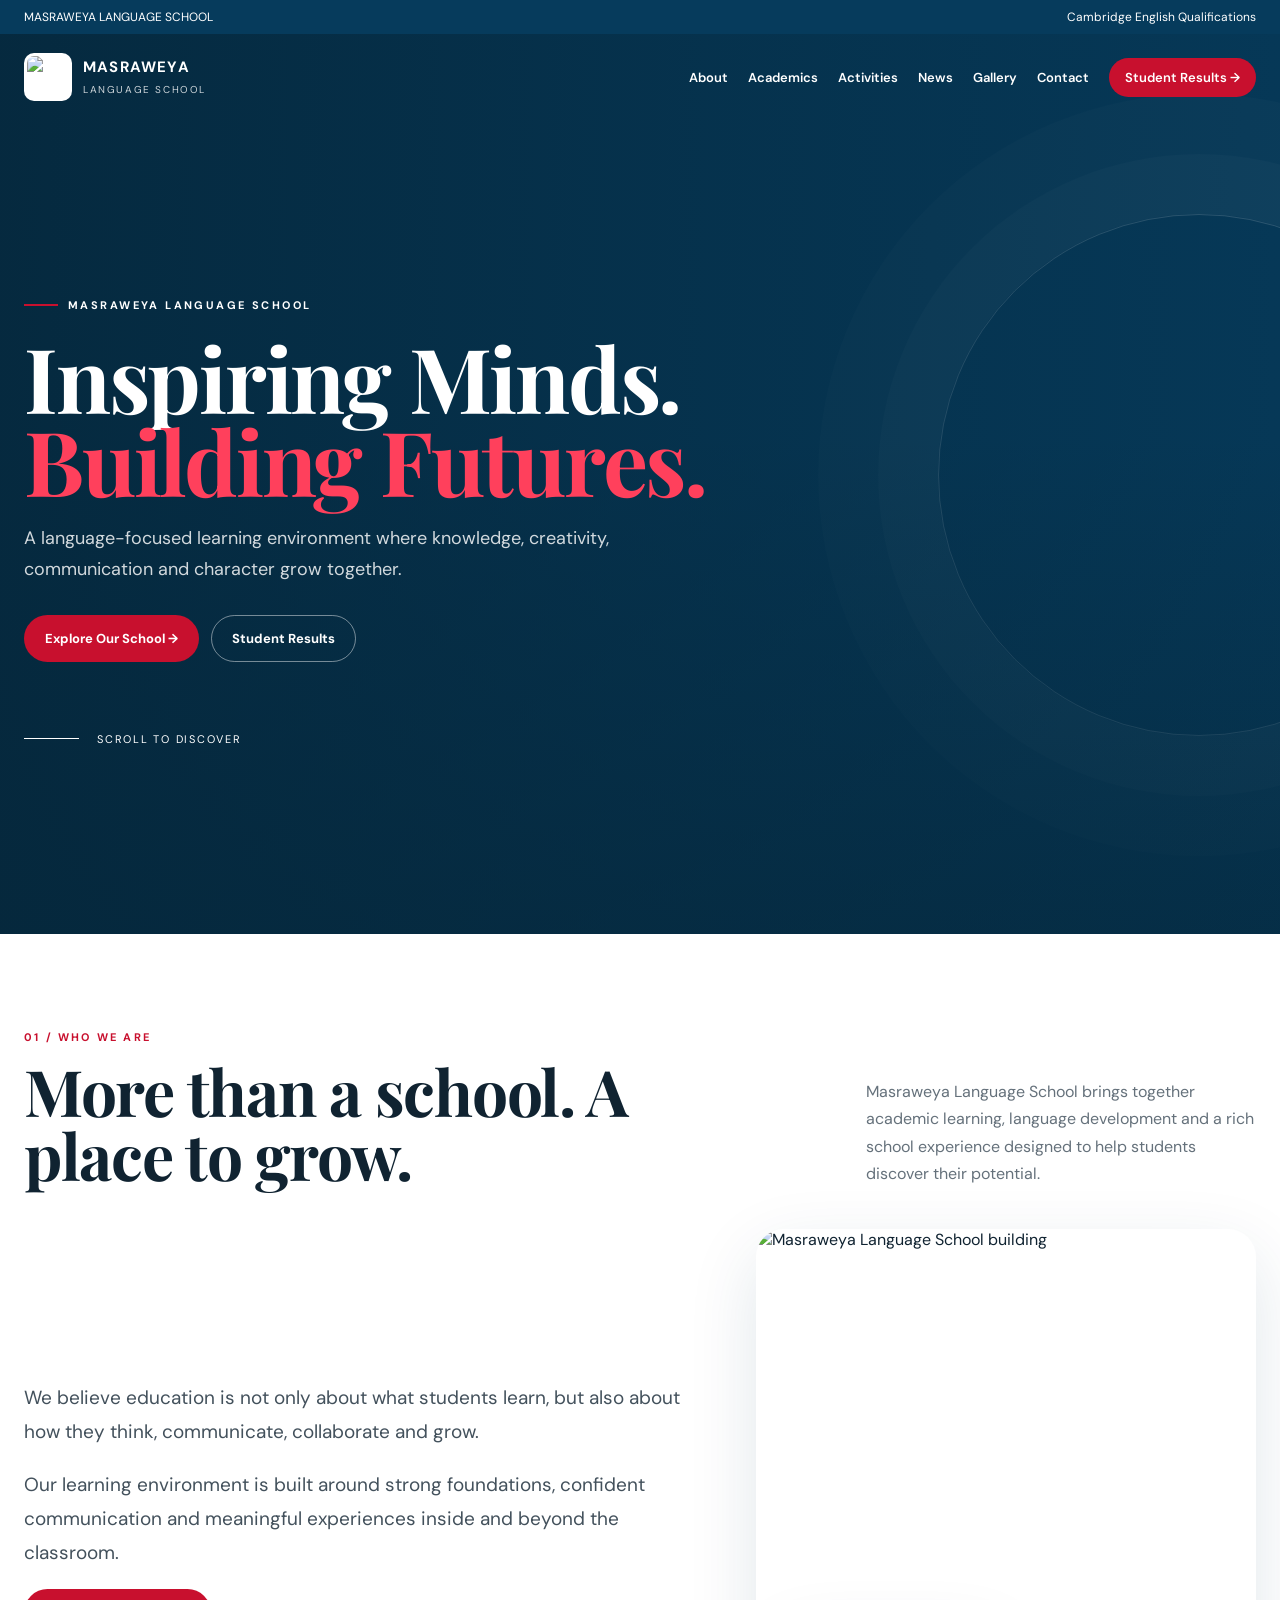
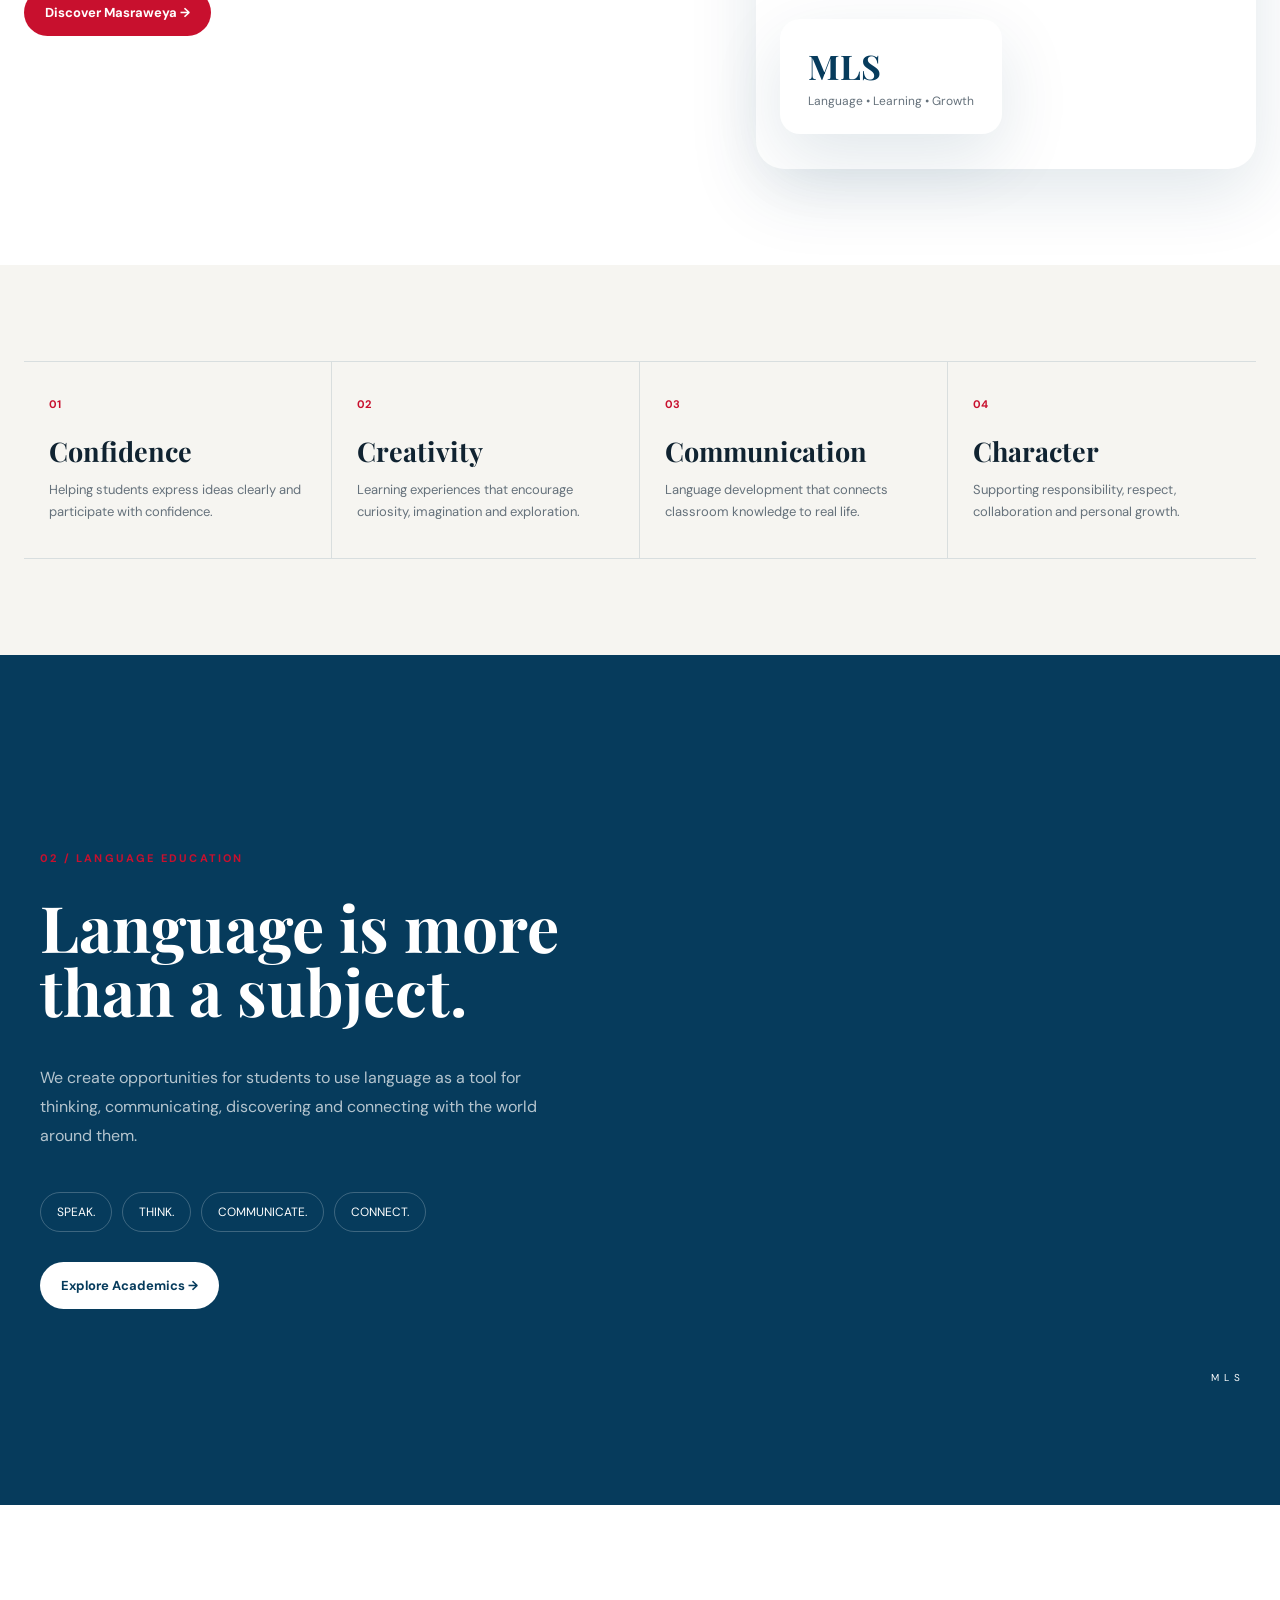
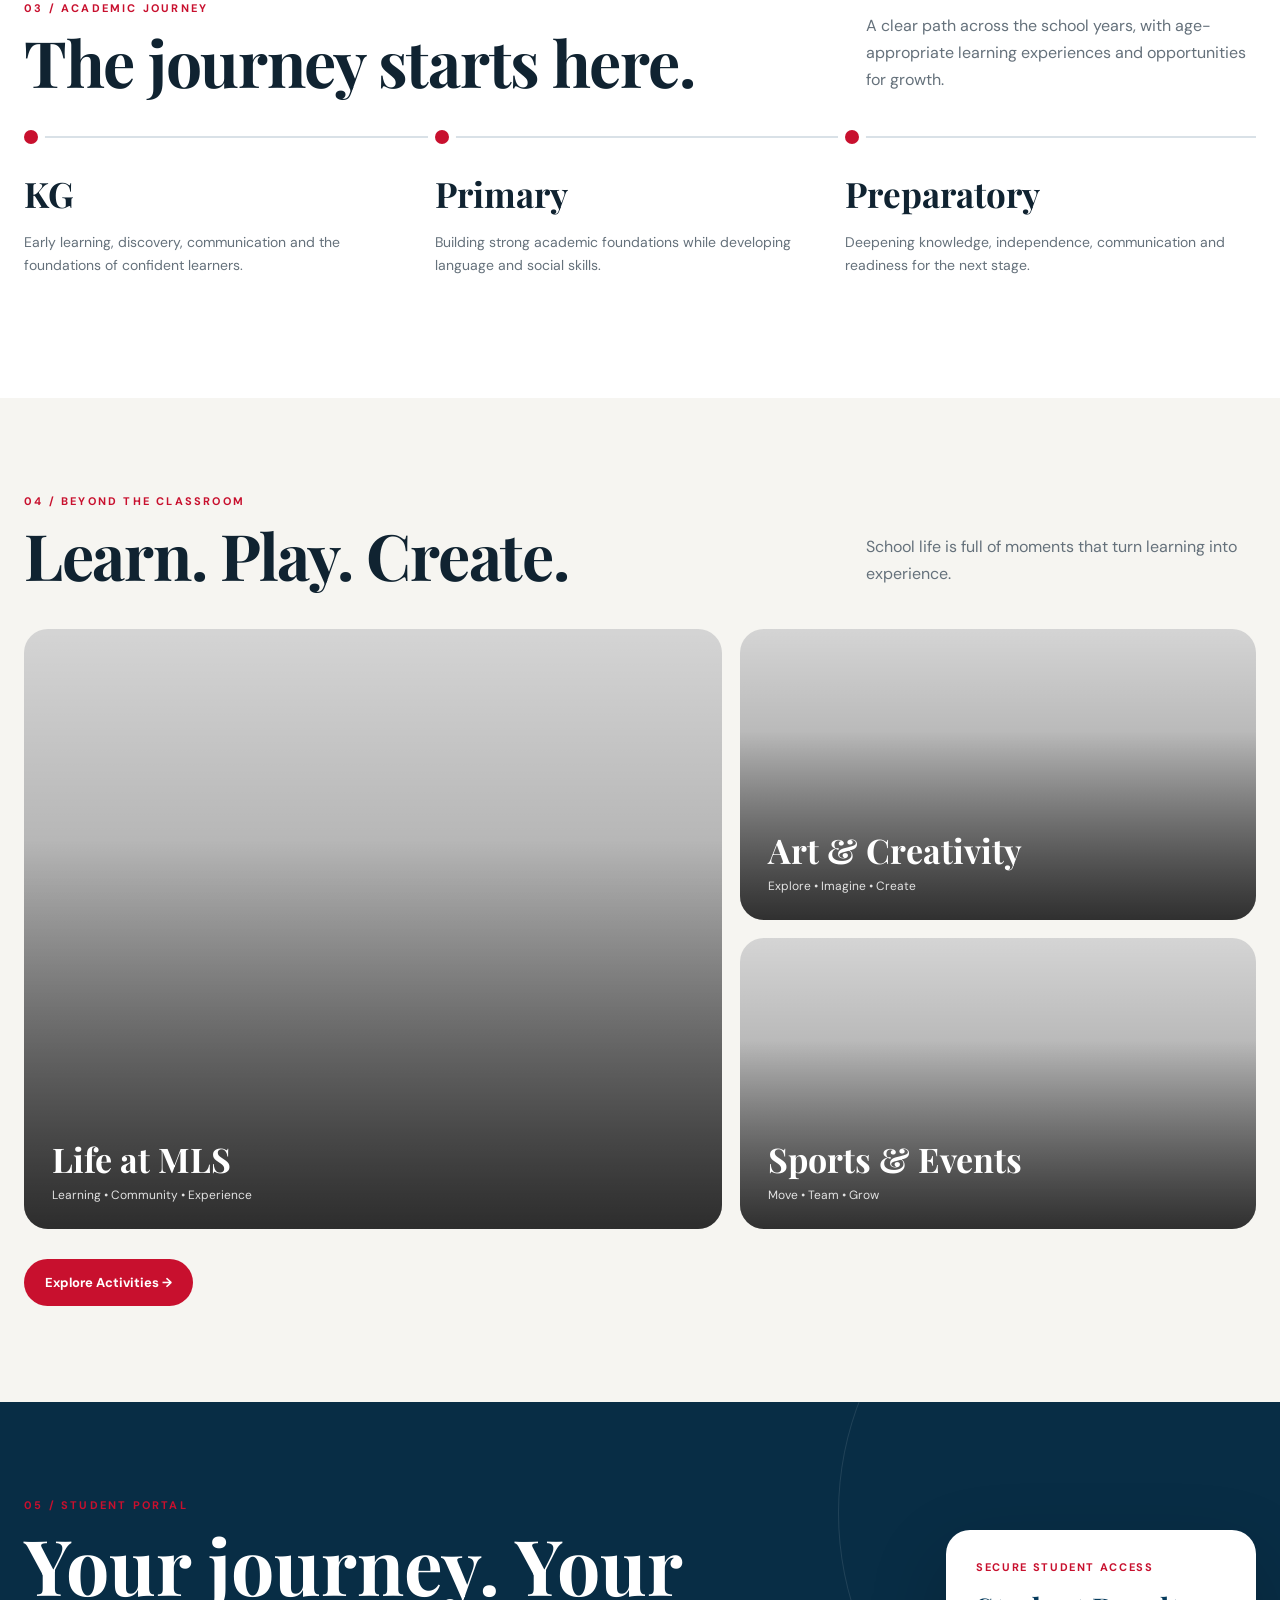
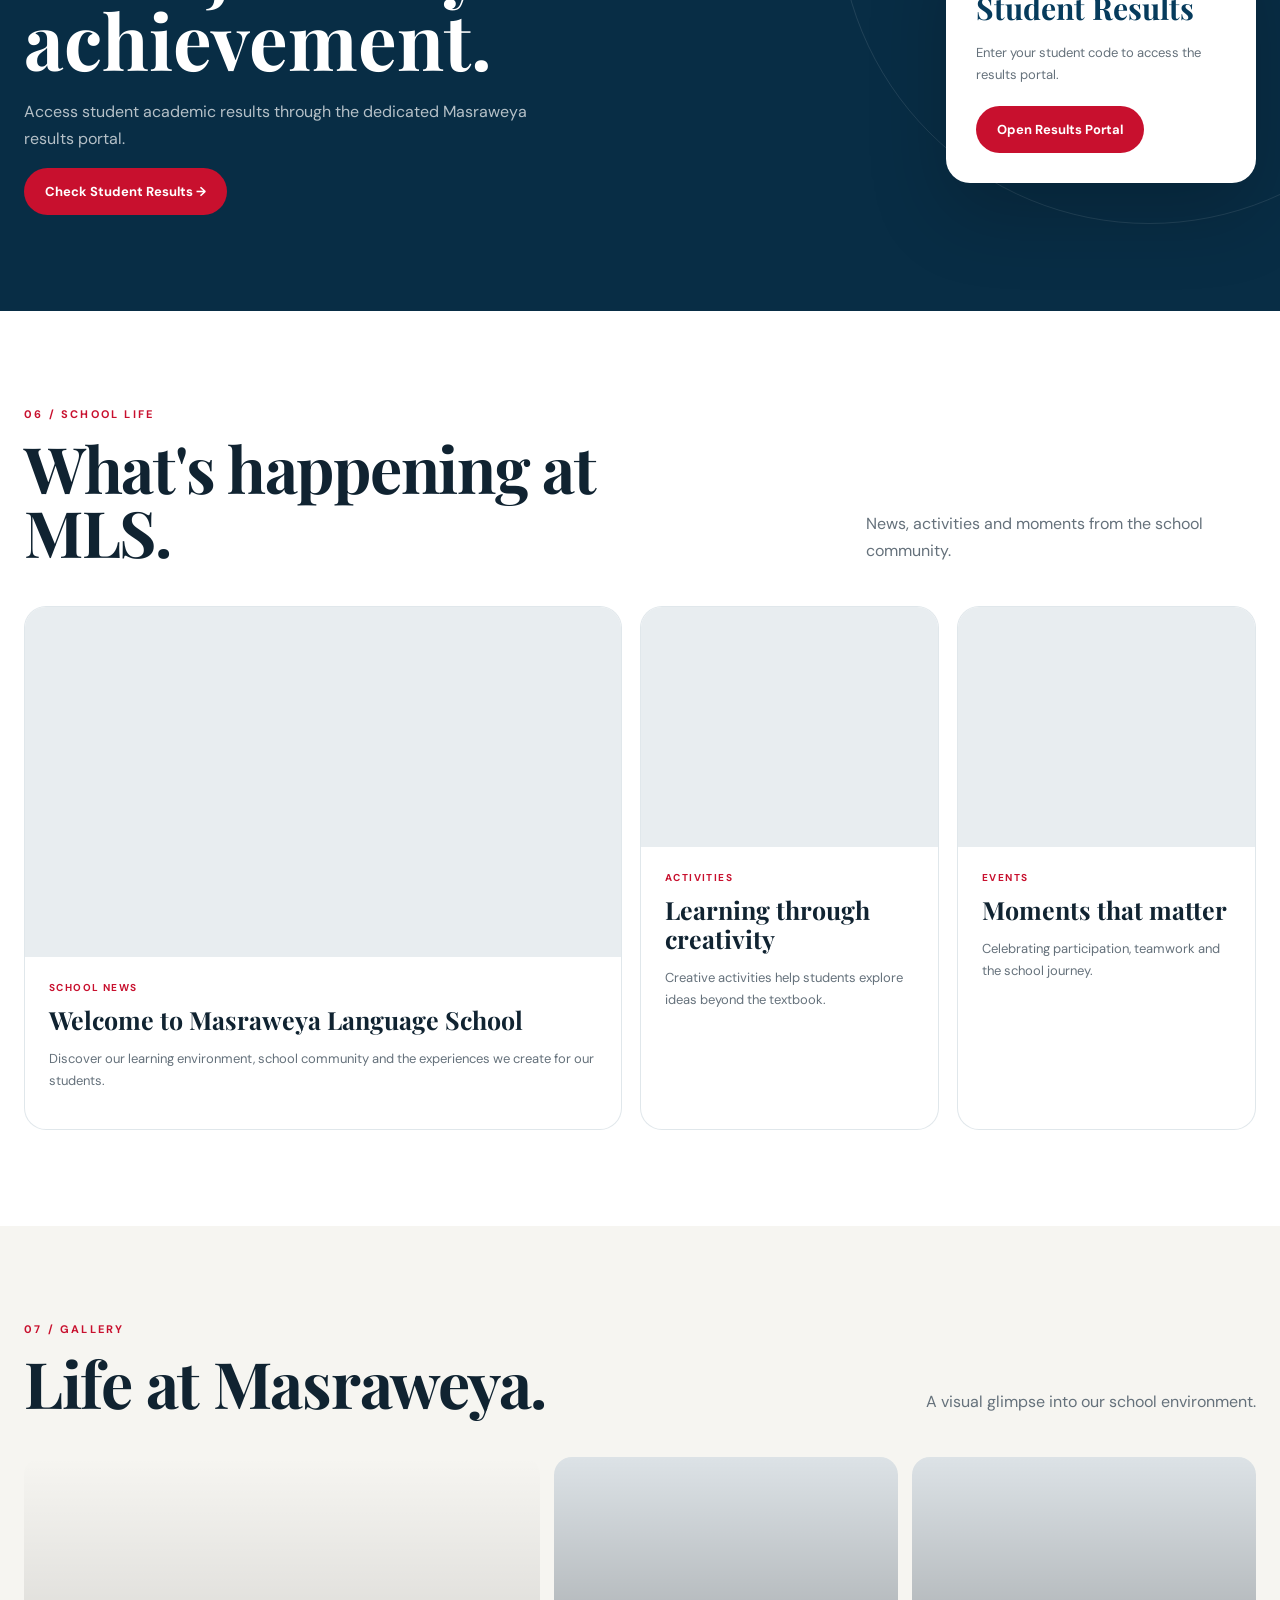
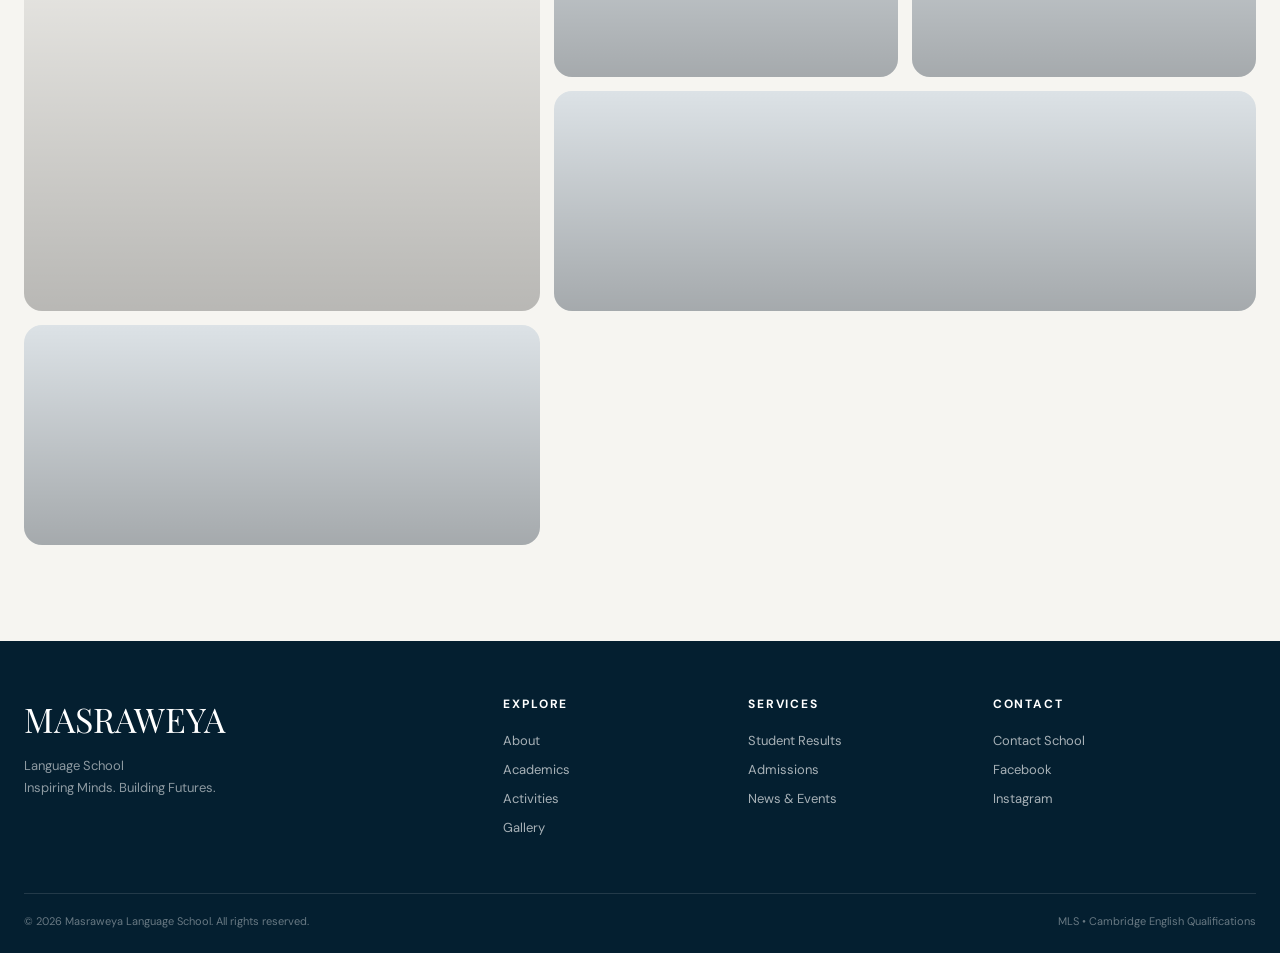
==== index.html @ d42aaad3 "Add files via upload" ====
<!doctype html>
<html lang="en">
<head>
<meta charset="utf-8">
<meta name="viewport" content="width=device-width,initial-scale=1">
<title>Masraweya Language School | Inspiring Minds. Building Futures.</title>
<meta name="description" content="Masraweya Language School — a modern language-focused learning environment in Egypt.">
<link rel="stylesheet" href="styles.css">
</head>
<body>
<div class="topbar"><div class="container"><span>MASRAWEYA LANGUAGE SCHOOL</span><span>Cambridge English Qualifications</span></div></div>
<header class="nav" id="nav">
  <div class="container nav-inner">
    <a class="brand" href="index.html">
      <img src="assets/masraweya-mark.jpg" alt="Masraweya Language School logo">
      <div class="brand-text"><strong>MASRAWEYA</strong><span>LANGUAGE SCHOOL</span></div>
    </a>
    <button class="menu-btn" id="menuBtn" aria-label="Open menu">☰</button>
    <nav class="nav-links" id="navLinks">
      <a href="#about">About</a><a href="#academics">Academics</a><a href="#activities">Activities</a>
      <a href="#news">News</a><a href="#gallery">Gallery</a><a href="#visit">Contact</a>
      <a class="nav-cta" href="results.html">Student Results →</a>
    </nav>
  </div>
</header>

<main>
<section class="hero">
  <div class="hero-bg"></div>
  <div class="container hero-content">
    <div class="eyebrow reveal" data-cms="hero.eyebrow">Masraweya Language School</div>
    <h1 class="reveal"><span data-cms="hero.title1">Inspiring Minds.</span><span class="red" data-cms="hero.title2">Building Futures.</span></h1>
    <p class="reveal" data-cms="hero.description">A language-focused learning environment where knowledge, creativity, communication and character grow together.</p>
    <div class="actions reveal">
      <a class="btn btn-primary" href="#about">Explore Our School →</a>
      <a class="btn btn-outline" href="results.html">Student Results</a>
    </div>
    <div class="hero-bottom reveal"><span class="scroll-line"></span> Scroll to discover</div>
  </div>
</section>

<section class="section" id="about">
  <div class="container">
    <div class="section-head reveal">
      <div><div class="kicker" data-cms="about.kicker">01 / Who We Are</div><h2 data-cms="about.title">More than a school.<br>A place to grow.</h2></div>
      <p data-cms="about.description">Masraweya Language School brings together academic learning, language development and a rich school experience designed to help students discover their potential.</p>
    </div>
    <div class="intro-grid">
      <div class="intro-copy reveal">
        <p data-cms="about.paragraph1">We believe education is not only about what students learn, but also about how they think, communicate, collaborate and grow.</p>
        <p data-cms="about.paragraph2">Our learning environment is built around strong foundations, confident communication and meaningful experiences inside and beyond the classroom.</p>
        <a class="btn btn-primary" href="about.html">Discover Masraweya →</a>
      </div>
      <div class="intro-card reveal">
        <img src="assets/school-building.jpg" alt="Masraweya Language School building">
        <div class="float-card"><strong>MLS</strong><span>Language • Learning • Growth</span></div>
      </div>
    </div>
  </div>
</section>

<section class="section cream">
  <div class="container">
    <div class="pillars reveal">
      <div class="pillar"><div class="num">01</div><h3>Confidence</h3><p>Helping students express ideas clearly and participate with confidence.</p></div>
      <div class="pillar"><div class="num">02</div><h3>Creativity</h3><p>Learning experiences that encourage curiosity, imagination and exploration.</p></div>
      <div class="pillar"><div class="num">03</div><h3>Communication</h3><p>Language development that connects classroom knowledge to real life.</p></div>
      <div class="pillar"><div class="num">04</div><h3>Character</h3><p>Supporting responsibility, respect, collaboration and personal growth.</p></div>
    </div>
  </div>
</section>

<section class="section dark" id="academics">
  <div class="language-band">
    <div class="language-copy reveal">
      <div class="kicker">02 / Language Education</div>
      <h2>Language is more than a subject.</h2>
      <p data-cms="language.description">We create opportunities for students to use language as a tool for thinking, communicating, discovering and connecting with the world around them.</p>
      <div class="word-list"><span>SPEAK.</span><span>THINK.</span><span>COMMUNICATE.</span><span>CONNECT.</span></div>
      <div class="actions"><a class="btn btn-light" href="academics.html">Explore Academics →</a></div>
    </div>
    <div class="language-image"></div>
  </div>
</section>

<section class="section" id="journey">
  <div class="container journey">
    <div class="section-head reveal">
      <div><div class="kicker" data-cms="journey.kicker">03 / Academic Journey</div><h2 data-cms="journey.title">The journey starts here.</h2></div>
      <p data-cms="journey.description">A clear path across the school years, with age-appropriate learning experiences and opportunities for growth.</p>
    </div>
    <div class="journey-line"></div>
    <div class="journey-grid reveal">
      <div class="journey-item"><h3>KG</h3><p>Early learning, discovery, communication and the foundations of confident learners.</p></div>
      <div class="journey-item"><h3>Primary</h3><p>Building strong academic foundations while developing language and social skills.</p></div>
      <div class="journey-item"><h3>Preparatory</h3><p>Deepening knowledge, independence, communication and readiness for the next stage.</p></div>
    </div>
  </div>
</section>

<section class="section cream" id="activities">
  <div class="container">
    <div class="section-head reveal"><div><div class="kicker" data-cms="activities.kicker">04 / Beyond The Classroom</div><h2 data-cms="activities.title">Learn. Play. Create.</h2></div><p data-cms="activities.description">School life is full of moments that turn learning into experience.</p></div>
    <div class="activity-grid reveal">
      <div class="activity-card activity-main one"><div class="activity-content"><h3>Life at MLS</h3><p>Learning • Community • Experience</p></div></div>
      <div class="activity-grid-right">
        <div class="activity-card activity-small two"><div class="activity-content"><h3>Art & Creativity</h3><p>Explore • Imagine • Create</p></div></div>
        <div class="activity-card activity-small three"><div class="activity-content"><h3>Sports & Events</h3><p>Move • Team • Grow</p></div></div>
      </div>
    </div>
    <div class="actions"><a class="btn btn-primary" href="activities.html">Explore Activities →</a></div>
  </div>
</section>

<section class="section results">
  <div class="container results-inner">
    <div class="reveal"><div class="kicker" data-cms="results.kicker">05 / Student Portal</div><h2 data-cms="results.title">Your journey.<br>Your achievement.</h2><p data-cms="results.description">Access student academic results through the dedicated Masraweya results portal.</p><a class="btn btn-primary" href="results.html">Check Student Results →</a></div>
    <div class="result-box reveal"><div class="mini">Secure Student Access</div><h3>Student Results</h3><p>Enter your student code to access the results portal.</p><a class="btn btn-primary" href="results.html">Open Results Portal</a></div>
  </div>
</section>

<section class="section" id="news">
  <div class="container">
    <div class="section-head reveal"><div><div class="kicker" data-cms="news.kicker">06 / School Life</div><h2 data-cms="news.title">What's happening at MLS.</h2></div><p data-cms="news.description">News, activities and moments from the school community.</p></div>
    <div class="news-grid reveal">
      <article class="news-card feature"><div class="visual" style="background-image:url('assets/school-building.jpg');background-position:center;background-size:cover"></div><div class="body"><div class="date">School News</div><h3>Welcome to Masraweya Language School</h3><p>Discover our learning environment, school community and the experiences we create for our students.</p></div></article>
      <article class="news-card"><div class="visual"></div><div class="body"><div class="date">Activities</div><h3>Learning through creativity</h3><p>Creative activities help students explore ideas beyond the textbook.</p></div></article>
      <article class="news-card"><div class="visual"></div><div class="body"><div class="date">Events</div><h3>Moments that matter</h3><p>Celebrating participation, teamwork and the school journey.</p></div></article>
    </div>
  </div>
</section>

<section class="section cream" id="gallery">
  <div class="container">
    <div class="section-head reveal"><div><div class="kicker" data-cms="gallery.kicker">07 / Gallery</div><h2 data-cms="gallery.title">Life at Masraweya.</h2></div><p data-cms="gallery.description">A visual glimpse into our school environment.</p></div>
    <div class="gallery reveal"><div class="g1 tall"></div><div class="g2"></div><div class="g3"></div><div class="g4 wide"></div><div class="g5"></div></div>
  </div>
</section>

</main>

<footer class="footer">
  <div class="container footer-grid">
    <div><div class="footer-brand">MASRAWEYA</div><p>Language School<br>Inspiring Minds. Building Futures.</p></div>
    <div><h4>Explore</h4><a href="about.html">About</a><a href="academics.html">Academics</a><a href="activities.html">Activities</a><a href="gallery.html">Gallery</a></div>
    <div><h4>Services</h4><a href="results.html">Student Results</a><a href="admissions.html">Admissions</a><a href="news.html">News & Events</a></div>
    <div><h4>Contact</h4><a href="contact.html">Contact School</a><a href="#">Facebook</a><a href="#">Instagram</a></div>
  </div>
  <div class="container footer-bottom"><span>© 2026 Masraweya Language School. All rights reserved.</span><span>MLS • Cambridge English Qualifications</span></div>
</footer>
<script src="script.js"></script>
</body></html>
---- styles.css ----
@import url('https://fonts.googleapis.com/css2?family=DM+Sans:wght@400;500;600;700&family=Playfair+Display:wght@600;700&display=swap');

:root{
  --navy:#063b5c;
  --navy-2:#082d45;
  --red:#c8102e;
  --red-2:#e51b3e;
  --ink:#102331;
  --muted:#65717b;
  --cream:#f6f5f1;
  --white:#fff;
  --line:rgba(6,59,92,.12);
  --shadow:0 24px 70px rgba(6,59,92,.12);
  --radius:28px;
}
*{box-sizing:border-box}
html{scroll-behavior:smooth}
body{margin:0;color:var(--ink);background:#fff;font-family:"DM Sans",Arial,sans-serif;overflow-x:hidden}
a{color:inherit;text-decoration:none}
img{max-width:100%;display:block}
button{font:inherit}
.container{width:min(1180px,calc(100% - 40px));margin:auto}
.topbar{height:34px;background:var(--navy);color:#fff;font-size:12px;display:flex;align-items:center}
.topbar .container{display:flex;justify-content:space-between;gap:16px}
.nav{position:fixed;top:34px;left:0;right:0;z-index:50;transition:.35s ease;padding:18px 0}
.nav.scrolled{top:0;background:rgba(255,255,255,.93);backdrop-filter:blur(16px);box-shadow:0 10px 30px rgba(0,0,0,.06)}
.nav-inner{display:flex;align-items:center;justify-content:space-between;gap:20px}
.brand{display:flex;align-items:center;gap:11px;color:#fff}
.scrolled .brand{color:var(--navy)}
.brand img{width:54px;height:54px;object-fit:cover;border-radius:10px;background:#fff}
.brand-text strong{display:block;font-size:16px;letter-spacing:.08em}
.brand-text span{font-size:10px;letter-spacing:.16em;opacity:.8}
.nav-links{display:flex;align-items:center;gap:25px;color:#fff;font-size:13px;font-weight:600}
.scrolled .nav-links{color:var(--navy)}
.nav-links a{position:relative}
.nav-links a:after{content:"";position:absolute;left:0;bottom:-7px;width:0;height:2px;background:var(--red);transition:.25s}
.nav-links a:hover:after{width:100%}
.nav-cta{background:var(--red);color:#fff!important;padding:11px 16px;border-radius:999px}
.nav-cta:after{display:none}
.menu-btn{display:none;background:none;border:0;color:inherit;font-size:26px}

.hero{min-height:100vh;position:relative;display:flex;align-items:end;overflow:hidden;background:var(--navy)}
.hero-bg{position:absolute;inset:0;background:
linear-gradient(90deg,rgba(5,39,59,.88) 0%,rgba(5,39,59,.5) 48%,rgba(5,39,59,.15) 100%),
linear-gradient(0deg,rgba(5,39,59,.58),transparent 55%),
url("assets/school-building.jpg") center/cover}
.hero:before{content:"";position:absolute;width:520px;height:520px;border:1px solid rgba(255,255,255,.18);border-radius:50%;right:-180px;top:20%;box-shadow:0 0 0 60px rgba(255,255,255,.025),0 0 0 120px rgba(255,255,255,.018)}
.hero-content{position:relative;color:#fff;padding:150px 0 90px;width:100%}
.eyebrow{display:inline-flex;align-items:center;gap:10px;font-size:11px;letter-spacing:.22em;text-transform:uppercase;font-weight:700}
.eyebrow:before{content:"";width:34px;height:2px;background:var(--red)}
.hero h1{font-family:"Playfair Display",serif;font-size:clamp(54px,8vw,104px);line-height:.92;margin:24px 0 22px;max-width:850px}
.hero h1 span{display:block;color:#fff}
.hero h1 .red{color:#ff405c}
.hero p{font-size:18px;line-height:1.7;max-width:650px;color:rgba(255,255,255,.82)}
.actions{display:flex;gap:12px;flex-wrap:wrap;margin-top:30px}
.btn{display:inline-flex;align-items:center;justify-content:center;gap:10px;padding:14px 20px;border-radius:999px;font-weight:700;font-size:13px;transition:.25s;cursor:pointer;border:1px solid transparent}
.btn-primary{background:var(--red);color:#fff}
.btn-primary:hover{transform:translateY(-3px);box-shadow:0 14px 30px rgba(200,16,46,.3)}
.btn-light{background:#fff;color:var(--navy)}
.btn-outline{background:transparent;border-color:rgba(255,255,255,.45);color:#fff}
.btn-outline:hover{background:#fff;color:var(--navy)}
.hero-bottom{margin-top:70px;display:flex;align-items:center;gap:18px;font-size:11px;letter-spacing:.16em;text-transform:uppercase;opacity:.8}
.scroll-line{width:55px;height:1px;background:#fff}

.section{padding:115px 0}
.section.dark{background:var(--navy);color:#fff}
.section.cream{background:var(--cream)}
.section-head{display:flex;justify-content:space-between;align-items:end;gap:30px;margin-bottom:55px}
.section-head h2{font-family:"Playfair Display",serif;font-size:clamp(40px,5vw,68px);line-height:1;margin:0;max-width:700px}
.section-head p{max-width:390px;color:var(--muted);line-height:1.7;margin:0}
.dark .section-head p{color:rgba(255,255,255,.68)}
.kicker{color:var(--red);font-size:11px;letter-spacing:.2em;text-transform:uppercase;font-weight:700;margin-bottom:15px}

.intro-grid{display:grid;grid-template-columns:1.15fr .85fr;gap:70px;align-items:center}
.intro-copy p{font-size:19px;line-height:1.8;color:#43515c}
.intro-card{position:relative}
.intro-card img{border-radius:var(--radius);width:100%;height:520px;object-fit:cover;box-shadow:var(--shadow)}
.float-card{position:absolute;left:-35px;bottom:35px;background:#fff;padding:24px 28px;border-radius:20px;box-shadow:var(--shadow);max-width:230px}
.float-card strong{font-family:"Playfair Display",serif;font-size:34px;color:var(--navy);display:block}
.float-card span{font-size:12px;color:var(--muted)}

.pillars{display:grid;grid-template-columns:repeat(4,1fr);border-top:1px solid var(--line);border-bottom:1px solid var(--line)}
.pillar{padding:35px 25px;border-right:1px solid var(--line);min-height:190px}
.pillar:last-child{border-right:0}
.pillar .num{font-size:11px;color:var(--red);font-weight:700}
.pillar h3{font-family:"Playfair Display",serif;font-size:27px;margin:22px 0 10px}
.pillar p{font-size:13px;line-height:1.7;color:var(--muted);margin:0}

.language-band{display:grid;grid-template-columns:1fr 1fr;min-height:650px}
.language-copy{padding:100px max(40px,calc((100vw - 1180px)/2)) 100px 40px;display:flex;flex-direction:column;justify-content:center}
.language-copy h2{font-family:"Playfair Display",serif;font-size:clamp(45px,5vw,76px);line-height:1;margin:15px 0 25px}
.language-copy p{max-width:500px;line-height:1.8;color:rgba(255,255,255,.7)}
.word-list{display:flex;flex-wrap:wrap;gap:10px;margin-top:25px}
.word-list span{border:1px solid rgba(255,255,255,.22);border-radius:999px;padding:11px 16px;font-size:12px}
.language-image{background:url("assets/school-building.jpg") center/cover;min-height:520px;position:relative}
.language-image:after{content:"MLS";position:absolute;right:35px;bottom:25px;color:#fff;font-size:10px;letter-spacing:.5em}

.journey{position:relative}
.journey-line{height:2px;background:rgba(6,59,92,.15);margin:40px 0 0}
.journey-grid{display:grid;grid-template-columns:repeat(3,1fr)}
.journey-item{padding:30px 25px 10px 0;position:relative}
.journey-item:before{content:"";width:14px;height:14px;background:var(--red);border-radius:50%;display:block;margin-top:-38px;margin-bottom:26px;box-shadow:0 0 0 7px #fff}
.journey-item h3{font-family:"Playfair Display",serif;font-size:35px;margin:0 0 10px}
.journey-item p{color:var(--muted);line-height:1.7;font-size:14px}

.activity-grid{display:grid;grid-template-columns:1.3fr .7fr;gap:18px}
.activity-main,.activity-small{position:relative;overflow:hidden;border-radius:24px;min-height:570px}
.activity-small{min-height:275px}
.activity-grid-right{display:grid;gap:18px}
.activity-card{background:#ddd center/cover no-repeat;position:relative}
.activity-card.one{background-image:url("assets/school-building.jpg")}
.activity-card.two{background-image:linear-gradient(120deg,#e7e7e7,#b9c3ca)}
.activity-card.three{background-image:linear-gradient(120deg,#d9e3ea,#9aa8b2)}
.activity-card:after{content:"";position:absolute;inset:0;background:linear-gradient(0deg,rgba(0,0,0,.65),transparent 65%)}
.activity-content{position:absolute;z-index:2;bottom:26px;left:28px;color:#fff}
.activity-content h3{font-family:"Playfair Display",serif;font-size:34px;margin:0 0 5px}
.activity-content p{font-size:12px;margin:0;opacity:.85}

.results{background:var(--navy-2);color:#fff;position:relative;overflow:hidden}
.results:after{content:"";position:absolute;width:620px;height:620px;border-radius:50%;border:1px solid rgba(255,255,255,.1);right:-180px;top:-200px}
.results-inner{position:relative;z-index:2;display:flex;justify-content:space-between;align-items:center;gap:50px}
.results h2{font-family:"Playfair Display",serif;font-size:clamp(45px,6vw,82px);line-height:.98;margin:0 0 20px}
.results p{color:rgba(255,255,255,.7);line-height:1.7;max-width:520px}
.result-box{background:#fff;color:var(--navy);border-radius:24px;padding:30px;min-width:310px;box-shadow:0 30px 80px rgba(0,0,0,.2)}
.result-box .mini{font-size:11px;letter-spacing:.15em;text-transform:uppercase;color:var(--red);font-weight:700}
.result-box h3{font-family:"Playfair Display",serif;font-size:30px;margin:14px 0}
.result-box p{color:var(--muted);font-size:13px;margin-bottom:20px}

.news-grid{display:grid;grid-template-columns:1.5fr .75fr .75fr;gap:18px}
.news-card{border:1px solid var(--line);border-radius:22px;overflow:hidden;background:#fff}
.news-card .visual{height:240px;background:#e8edf0 center/cover no-repeat}
.news-card.feature .visual{height:350px}
.news-card .body{padding:24px}
.news-card .date{font-size:10px;color:var(--red);letter-spacing:.14em;text-transform:uppercase;font-weight:700}
.news-card h3{font-family:"Playfair Display",serif;font-size:25px;line-height:1.15;margin:12px 0}
.news-card p{font-size:13px;color:var(--muted);line-height:1.7}

.gallery{display:grid;grid-template-columns:1.2fr .8fr .8fr;grid-auto-rows:220px;gap:14px}
.gallery div{border-radius:18px;overflow:hidden;background:#dce2e6;position:relative}
.gallery .tall{grid-row:span 2}
.gallery .wide{grid-column:span 2}
.gallery div:after{content:"";position:absolute;inset:0;background:linear-gradient(0deg,rgba(0,0,0,.25),transparent);pointer-events:none}
.g1{background:url("assets/school-building.jpg") center/cover!important}
.g2{background:linear-gradient(135deg,#d7e3ea,#a9b8c2)}
.g3{background:linear-gradient(135deg,#f2d9de,#d79aa7)}
.g4{background:linear-gradient(135deg,#cddce7,#8299aa)}
.g5{background:linear-gradient(135deg,#eee6d7,#c7ad8c)}

.visit{position:relative;min-height:620px;display:flex;align-items:end;overflow:hidden;background:var(--navy)}
.visit-bg{position:absolute;inset:0;background:linear-gradient(90deg,rgba(6,45,69,.92),rgba(6,45,69,.2)),url("assets/school-building.jpg") center/cover}
.visit-content{position:relative;color:#fff;padding:80px 0}
.visit h2{font-family:"Playfair Display",serif;font-size:clamp(48px,6vw,82px);line-height:.98;max-width:800px;margin:0 0 25px}
.visit p{max-width:550px;color:rgba(255,255,255,.75);line-height:1.8}

.footer{background:#041f30;color:#fff;padding:65px 0 25px}
.footer-grid{display:grid;grid-template-columns:1.5fr .7fr .7fr .9fr;gap:40px;padding-bottom:45px;border-bottom:1px solid rgba(255,255,255,.12)}
.footer-brand{font-family:"Playfair Display",serif;font-size:34px}
.footer p{color:rgba(255,255,255,.55);font-size:13px;line-height:1.7}
.footer h4{font-size:12px;text-transform:uppercase;letter-spacing:.16em;margin:0 0 20px}
.footer a{display:block;color:rgba(255,255,255,.65);font-size:13px;margin:0 0 12px}
.footer-bottom{padding-top:20px;display:flex;justify-content:space-between;color:rgba(255,255,255,.4);font-size:11px}

.page-hero{padding:190px 0 90px;background:var(--navy);color:#fff}
.page-hero h1{font-family:"Playfair Display",serif;font-size:clamp(55px,8vw,100px);line-height:.9;margin:20px 0}
.page-hero p{max-width:650px;color:rgba(255,255,255,.7);line-height:1.7}
.content-grid{display:grid;grid-template-columns:1fr 1fr;gap:60px;align-items:center}
.content-grid img{border-radius:28px;box-shadow:var(--shadow);height:520px;width:100%;object-fit:cover}
.prose h2{font-family:"Playfair Display",serif;font-size:48px;line-height:1.05}
.prose p{color:var(--muted);line-height:1.9}
.feature-list{display:grid;grid-template-columns:1fr 1fr;gap:14px;margin-top:30px}
.feature-list div{padding:18px;border:1px solid var(--line);border-radius:16px;font-weight:700}

.results-page{min-height:100vh;background:linear-gradient(135deg,#f7f9fb,#eef2f5);padding:40px 20px}
.portal{width:min(940px,100%);margin:40px auto;background:#fff;border-radius:30px;box-shadow:0 25px 80px rgba(6,59,92,.14);overflow:hidden}
.portal-head{background:var(--navy);color:#fff;padding:32px;display:flex;align-items:center;gap:18px}
.portal-head img{width:70px;height:70px;object-fit:cover;border-radius:14px;background:#fff}
.portal-head h1{margin:0;font-family:"Playfair Display",serif;font-size:34px}
.portal-head p{margin:5px 0 0;color:rgba(255,255,255,.65);font-size:12px}
.portal-body{padding:45px}
.portal-body h2{font-family:"Playfair Display",serif;font-size:44px;margin:0 0 8px;color:var(--navy)}
.portal-body>p{color:var(--muted);line-height:1.7}
.input-row{display:flex;gap:12px;margin-top:25px}
.input-row input{flex:1;padding:16px 18px;border:1px solid #dbe1e5;border-radius:14px;font-size:15px;outline:none}
.input-row input:focus{border-color:var(--navy)}
.demo-note{margin-top:18px;font-size:12px;color:#87929a}
.portal-message{margin-top:25px;padding:18px;border-radius:14px;background:#f6f8fa;color:#52606b;font-size:13px;display:none}
.result-table{width:100%;border-collapse:collapse;margin-top:30px;display:none}
.result-table th,.result-table td{text-align:left;padding:14px;border-bottom:1px solid #e8ecef;font-size:13px}
.result-table th{color:var(--navy);font-weight:700}
.back-link{display:inline-block;margin-top:25px;color:var(--navy);font-weight:700;font-size:13px}

.reveal{opacity:0;transform:translateY(28px);transition:opacity .8s ease,transform .8s ease}
.reveal.show{opacity:1;transform:none}

@media(max-width:900px){
  .nav-links{display:none}
  .menu-btn{display:block}
  .nav.mobile-open .nav-links{display:flex;position:absolute;top:76px;left:20px;right:20px;background:#fff;color:var(--navy);padding:20px;border-radius:18px;flex-direction:column;align-items:flex-start;box-shadow:var(--shadow)}
  .nav.mobile-open .nav-links a{width:100%;padding:8px 0}
  .brand-text{display:none}
  .intro-grid,.language-band,.content-grid{grid-template-columns:1fr}
  .language-copy{padding:80px 20px}
  .pillars{grid-template-columns:1fr 1fr}
  .pillar:nth-child(2){border-right:0}
  .pillar:nth-child(-n+2){border-bottom:1px solid var(--line)}
  .results-inner{flex-direction:column;align-items:flex-start}
  .news-grid{grid-template-columns:1fr}
  .gallery{grid-template-columns:1fr 1fr}
  .gallery .wide{grid-column:span 1}
  .footer-grid{grid-template-columns:1fr 1fr}
}
@media(max-width:600px){
  .topbar{display:none}
  .nav{top:0}
  .hero-content{padding-top:150px}
  .hero h1{font-size:55px}
  .section{padding:80px 0}
  .section-head{display:block}
  .section-head p{margin-top:20px}
  .pillars{grid-template-columns:1fr}
  .pillar{border-right:0;border-bottom:1px solid var(--line)}
  .journey-grid{grid-template-columns:1fr}
  .journey-line{display:none}
  .activity-grid{grid-template-columns:1fr}
  .activity-main,.activity-small{min-height:350px}
  .gallery{grid-template-columns:1fr}
  .gallery .tall{grid-row:span 1}
  .footer-grid{grid-template-columns:1fr}
  .footer-bottom{display:block}
  .footer-bottom span{display:block;margin-top:8px}
  .input-row{flex-direction:column}
  .portal-body{padding:28px}
  .portal-head{padding:24px}
}


/* ===== V2 RESPONSIVE / POLISH ===== */
html,body{max-width:100%;overflow-x:hidden}
.container{width:min(1240px,calc(100% - 48px))}
.nav{padding:14px 0}
.nav-inner{min-height:58px}
.brand img{width:48px;height:48px;object-fit:contain;padding:3px;background:#fff;border-radius:10px}
.scrolled .brand img{border:1px solid rgba(6,59,92,.08)}
.brand-text strong{font-size:15px}
.nav-links{gap:20px;white-space:nowrap}
.hero{min-height:clamp(720px,100svh,920px)}
.hero-content{padding:150px 0 75px}
.hero h1{max-width:920px;letter-spacing:-.025em}
.hero p{max-width:600px}
.section{padding:96px 0}
.section-head{margin-bottom:42px}
.section-head h2{letter-spacing:-.02em}
.intro-grid{gap:55px}
.intro-card img{height:clamp(390px,44vw,540px)}
.float-card{left:24px}
.language-band{min-height:620px}
.language-image{min-height:620px}
.activity-grid{grid-template-columns:1.15fr .85fr}
.activity-main{min-height:600px}
.activity-small{min-height:291px}
.news-card .visual{background-image:linear-gradient(135deg,#e9eef1,#c6d2da)}
.news-card:nth-child(2) .visual{background-image:linear-gradient(135deg,#d9e7ee,#aabac5)}
.news-card:nth-child(3) .visual{background-image:linear-gradient(135deg,#f2d9dd,#d29aa5)}
.gallery div{min-width:0}
.visit-content{padding:90px 0}
.footer{padding-top:55px}

@media (min-width:1200px){
  .hero-content{padding-bottom:82px}
  .hero h1{font-size:clamp(72px,7vw,104px)}
}
@media (max-width:1050px){
  .nav-links{gap:13px;font-size:12px}
  .nav-cta{padding:10px 13px}
  .section{padding:84px 0}
  .intro-grid{gap:38px}
  .pillars{grid-template-columns:repeat(2,1fr)}
  .pillar:nth-child(2){border-right:0}
  .pillar:nth-child(3){border-top:1px solid var(--line)}
  .pillar:nth-child(4){border-top:1px solid var(--line);border-right:0}
  .language-copy{padding:80px 42px}
  .news-grid{grid-template-columns:1fr 1fr}
  .news-card.feature{grid-column:span 2}
}
@media (max-width:820px){
  .container{width:min(100% - 32px,680px)}
  .topbar{display:none}
  .nav{top:0}
  .nav-links{display:none}
  .menu-btn{display:block;color:#fff}
  .nav.scrolled .menu-btn{color:var(--navy)}
  .nav.mobile-open{background:#fff}
  .nav.mobile-open .brand{color:var(--navy)}
  .nav.mobile-open .menu-btn{color:var(--navy)}
  .nav.mobile-open .nav-links{display:flex;position:absolute;top:72px;left:16px;right:16px;background:#fff;color:var(--navy);padding:18px;border-radius:20px;flex-direction:column;align-items:stretch;gap:4px;box-shadow:0 24px 60px rgba(6,59,92,.18);white-space:normal}
  .nav.mobile-open .nav-links a{width:100%;padding:11px 8px}
  .nav.mobile-open .nav-links .nav-cta{text-align:center;margin-top:5px}
  .brand-text{display:block}
  .hero{min-height:760px}
  .hero-bg{background:
    linear-gradient(90deg,rgba(5,39,59,.9),rgba(5,39,59,.48)),
    linear-gradient(0deg,rgba(5,39,59,.65),transparent 60%),
    url("assets/school-building.jpg") 57% center/cover}
  .hero-content{padding:130px 0 52px}
  .hero h1{font-size:clamp(50px,14vw,78px)}
  .hero p{font-size:16px}
  .section-head{display:block}
  .section-head p{margin-top:18px}
  .intro-grid{grid-template-columns:1fr;gap:34px}
  .intro-card{max-width:620px;margin:auto}
  .intro-card img{height:430px}
  .float-card{left:18px;bottom:20px}
  .pillars{grid-template-columns:1fr}
  .pillar{border-right:0!important;border-bottom:1px solid var(--line)!important}
  .pillar:last-child{border-bottom:0!important}
  .language-band{grid-template-columns:1fr}
  .language-copy{padding:75px 16px}
  .language-image{min-height:420px}
  .journey-grid{grid-template-columns:1fr;gap:15px}
  .journey-line{display:none}
  .journey-item{padding:10px 0 10px 28px;border-left:2px solid rgba(6,59,92,.14)}
  .journey-item:before{margin:-2px 0 15px -36px}
  .activity-grid{grid-template-columns:1fr}
  .activity-main{min-height:430px}
  .activity-small{min-height:280px}
  .results-inner{flex-direction:column;align-items:stretch}
  .result-box{min-width:0;width:100%}
  .news-grid{grid-template-columns:1fr}
  .news-card.feature{grid-column:auto}
  .news-card.feature .visual{height:270px}
  .gallery{grid-template-columns:1fr 1fr;grid-auto-rows:190px}
  .gallery .tall{grid-row:span 2}
  .gallery .wide{grid-column:span 2}
  .visit{min-height:560px}
  .footer-grid{grid-template-columns:1fr 1fr}
}
@media (max-width:520px){
  .container{width:calc(100% - 28px)}
  .brand img{width:44px;height:44px}
  .brand-text strong{font-size:13px}
  .brand-text span{font-size:8px}
  .hero{min-height:720px}
  .hero-content{padding-top:120px;padding-bottom:42px}
  .hero h1{font-size:clamp(45px,14.5vw,66px)}
  .hero p{font-size:15px;line-height:1.65}
  .actions{flex-direction:column;align-items:stretch}
  .actions .btn{width:100%}
  .hero-bottom{margin-top:42px}
  .section{padding:68px 0}
  .section-head h2{font-size:42px}
  .intro-card img{height:350px}
  .float-card{padding:18px 20px;max-width:205px}
  .float-card strong{font-size:28px}
  .language-copy{padding:65px 14px}
  .language-copy h2{font-size:46px}
  .language-image{min-height:320px}
  .activity-main,.activity-small{min-height:300px}
  .activity-content h3{font-size:29px}
  .results h2{font-size:50px}
  .result-box{padding:23px}
  .gallery{grid-template-columns:1fr;grid-auto-rows:220px}
  .gallery .tall,.gallery .wide{grid-row:span 1;grid-column:span 1}
  .visit{min-height:500px}
  .visit h2{font-size:48px}
  .footer-grid{grid-template-columns:1fr}
  .footer-bottom{text-align:center}
  .page-hero{padding:135px 0 70px}
  .page-hero h1{font-size:56px}
  .content-grid img{height:360px}
  .prose h2{font-size:42px}
  .feature-list{grid-template-columns:1fr}
  .portal{margin:18px auto;border-radius:22px}
  .portal-head{padding:20px;gap:12px}
  .portal-head img{width:56px;height:56px}
  .portal-head h1{font-size:27px}
  .portal-body h2{font-size:38px}
  .result-table{font-size:11px}
  .result-table th,.result-table td{padding:10px 7px}
}

/* ===== V3 IMAGE ART DIRECTION ===== */
.language-image{background-image:linear-gradient(90deg,rgba(6,59,92,.18),rgba(6,59,92,.02)),url("https://images.pexels.com/photos/8466701/pexels-photo-8466701.jpeg?cs=srgb&dl=pexels-anastasia-shuraeva-8466701.jpg&fm=jpg")!important;background-position:center;background-size:cover}
.activity-card.one{background-image:linear-gradient(0deg,rgba(0,0,0,.42),rgba(0,0,0,.04)),url("https://images.pexels.com/photos/8382219/pexels-photo-8382219.jpeg?cs=srgb&dl=pexels-pavel-danilyuk-8382219.jpg&fm=jpg")!important;background-position:center;background-size:cover}
.activity-card.two{background-image:linear-gradient(0deg,rgba(0,0,0,.38),rgba(0,0,0,.04)),url("https://images.pexels.com/photos/8927022/pexels-photo-8927022.jpeg?cs=srgb&dl=pexels-thirdman-8927022.jpg&fm=jpg")!important;background-position:center;background-size:cover}
.activity-card.three{background-image:linear-gradient(0deg,rgba(0,0,0,.38),rgba(0,0,0,.04)),url("https://images.pexels.com/photos/8923701/pexels-photo-8923701.jpeg?cs=srgb&dl=pexels-mikhail-nilov-8923701.jpg&fm=jpg")!important;background-position:center;background-size:cover}
.news-card:nth-child(2) .visual{background-image:url("https://images.pexels.com/photos/8466706/pexels-photo-8466706.jpeg?cs=srgb&dl=pexels-anastasia-shuraeva-8466706.jpg&fm=jpg")!important;background-position:center;background-size:cover}
.news-card:nth-child(3) .visual{background-image:url("https://images.pexels.com/photos/8923701/pexels-photo-8923701.jpeg?cs=srgb&dl=pexels-mikhail-nilov-8923701.jpg&fm=jpg")!important;background-position:center;background-size:cover}
.gallery .g2{background-image:url("https://images.pexels.com/photos/8466701/pexels-photo-8466701.jpeg?cs=srgb&dl=pexels-anastasia-shuraeva-8466701.jpg&fm=jpg")!important;background-position:center;background-size:cover}
.gallery .g3{background-image:url("https://images.pexels.com/photos/8382219/pexels-photo-8382219.jpeg?cs=srgb&dl=pexels-pavel-danilyuk-8382219.jpg&fm=jpg")!important;background-position:center;background-size:cover}
.gallery .g4{background-image:url("https://images.pexels.com/photos/8499572/pexels-photo-8499572.jpeg?cs=srgb&dl=pexels-rdne-8499572.jpg&fm=jpg")!important;background-position:center;background-size:cover}
.gallery .g5{background-image:url("https://images.pexels.com/photos/8927022/pexels-photo-8927022.jpeg?cs=srgb&dl=pexels-thirdman-8927022.jpg&fm=jpg")!important;background-position:center;background-size:cover}
/* Footer intentionally stays clean: no image under/behind the footer. */
.footer{background-image:none!important}
.footer img{display:none!important}

.interior-page .page-hero{min-height:520px;display:flex;align-items:end}
.interior-page .page-hero .container{padding-bottom:20px}
.interior-page .page-hero p{max-width:700px}
@media(max-width:600px){
  .interior-page .page-hero{min-height:480px}
}
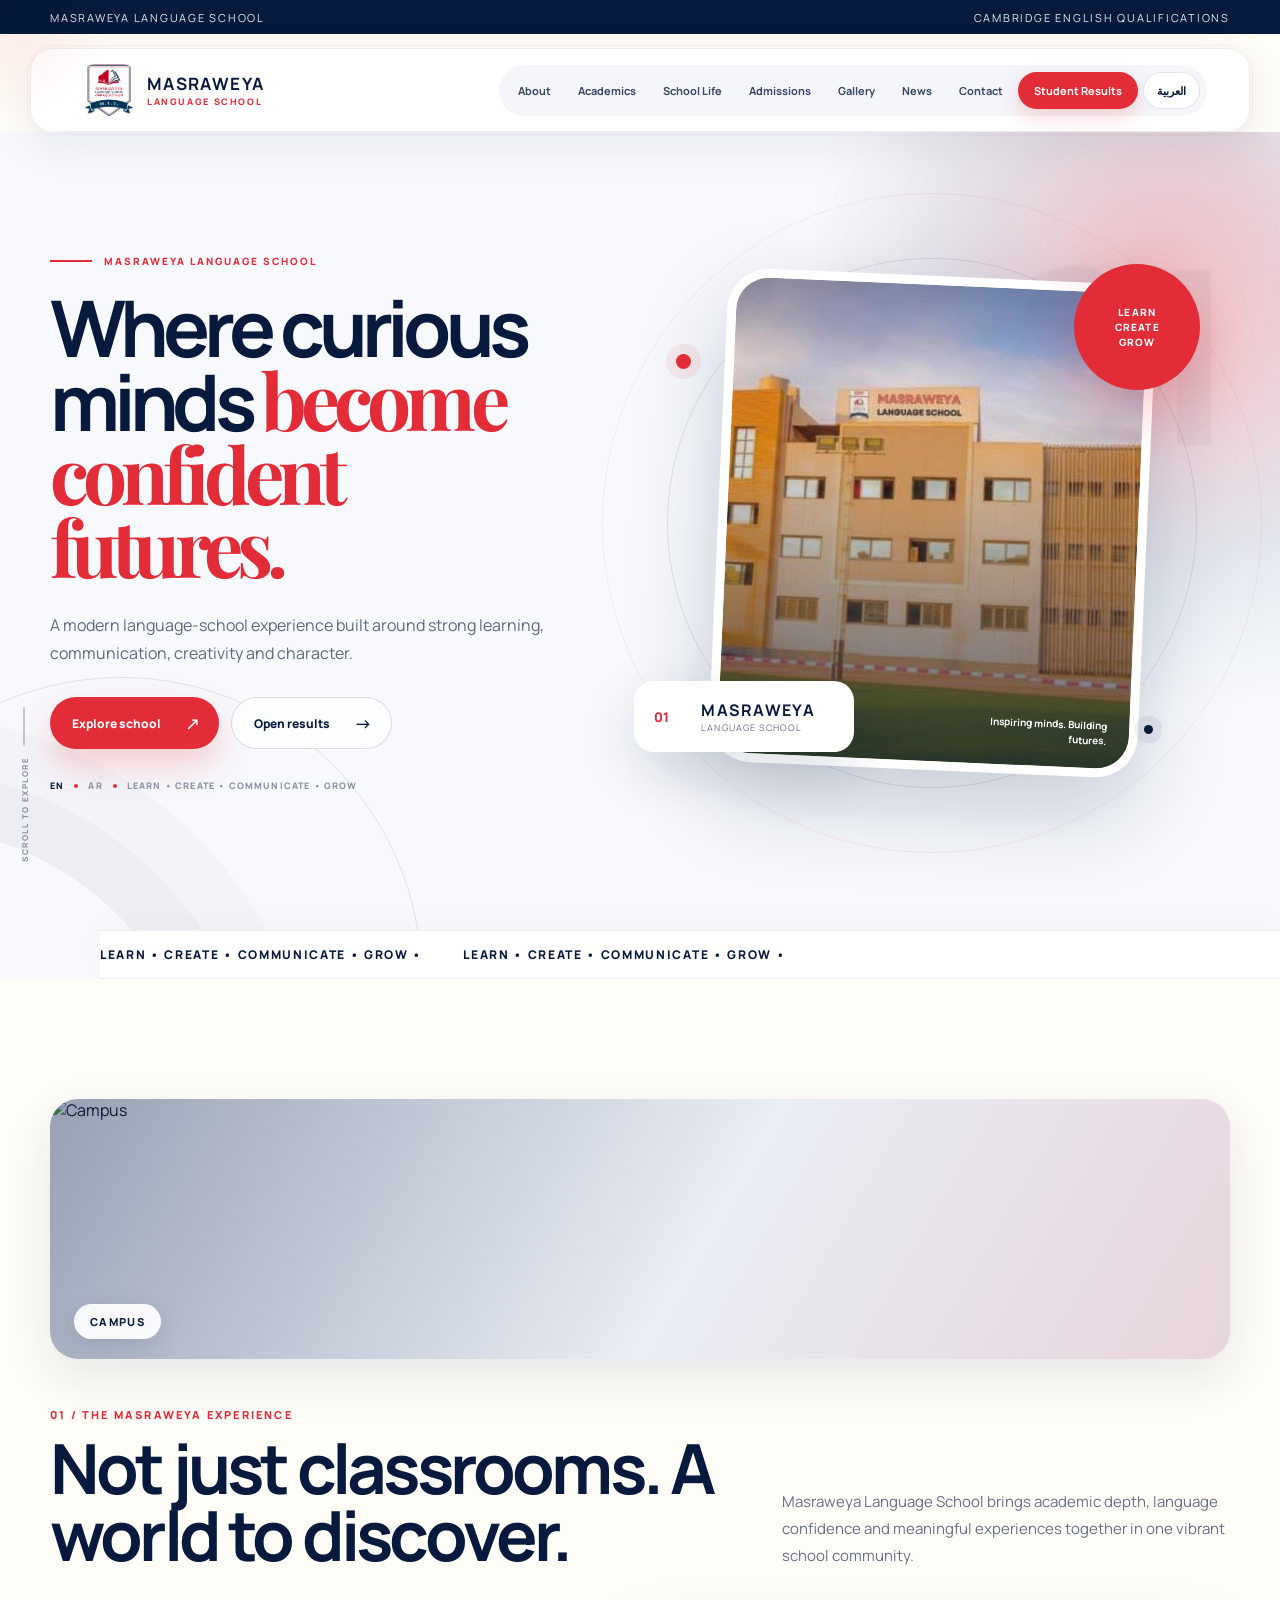
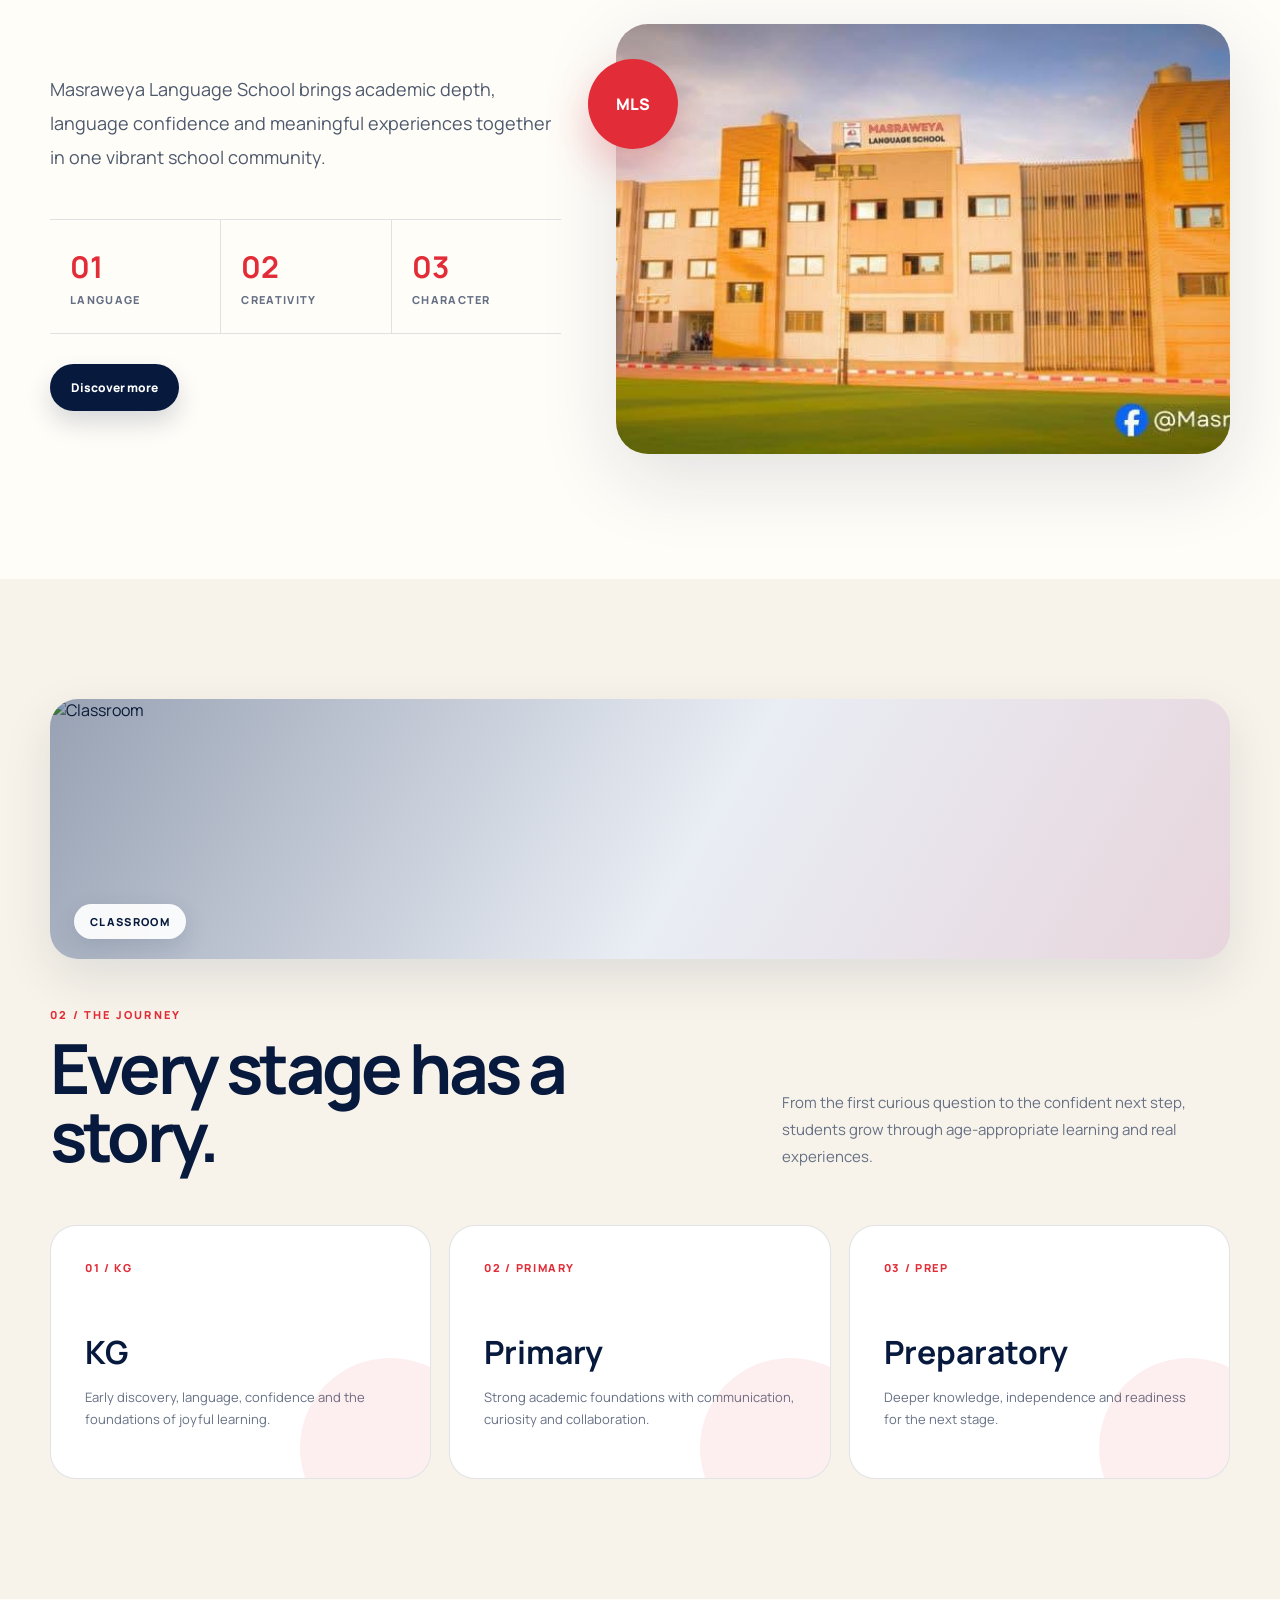
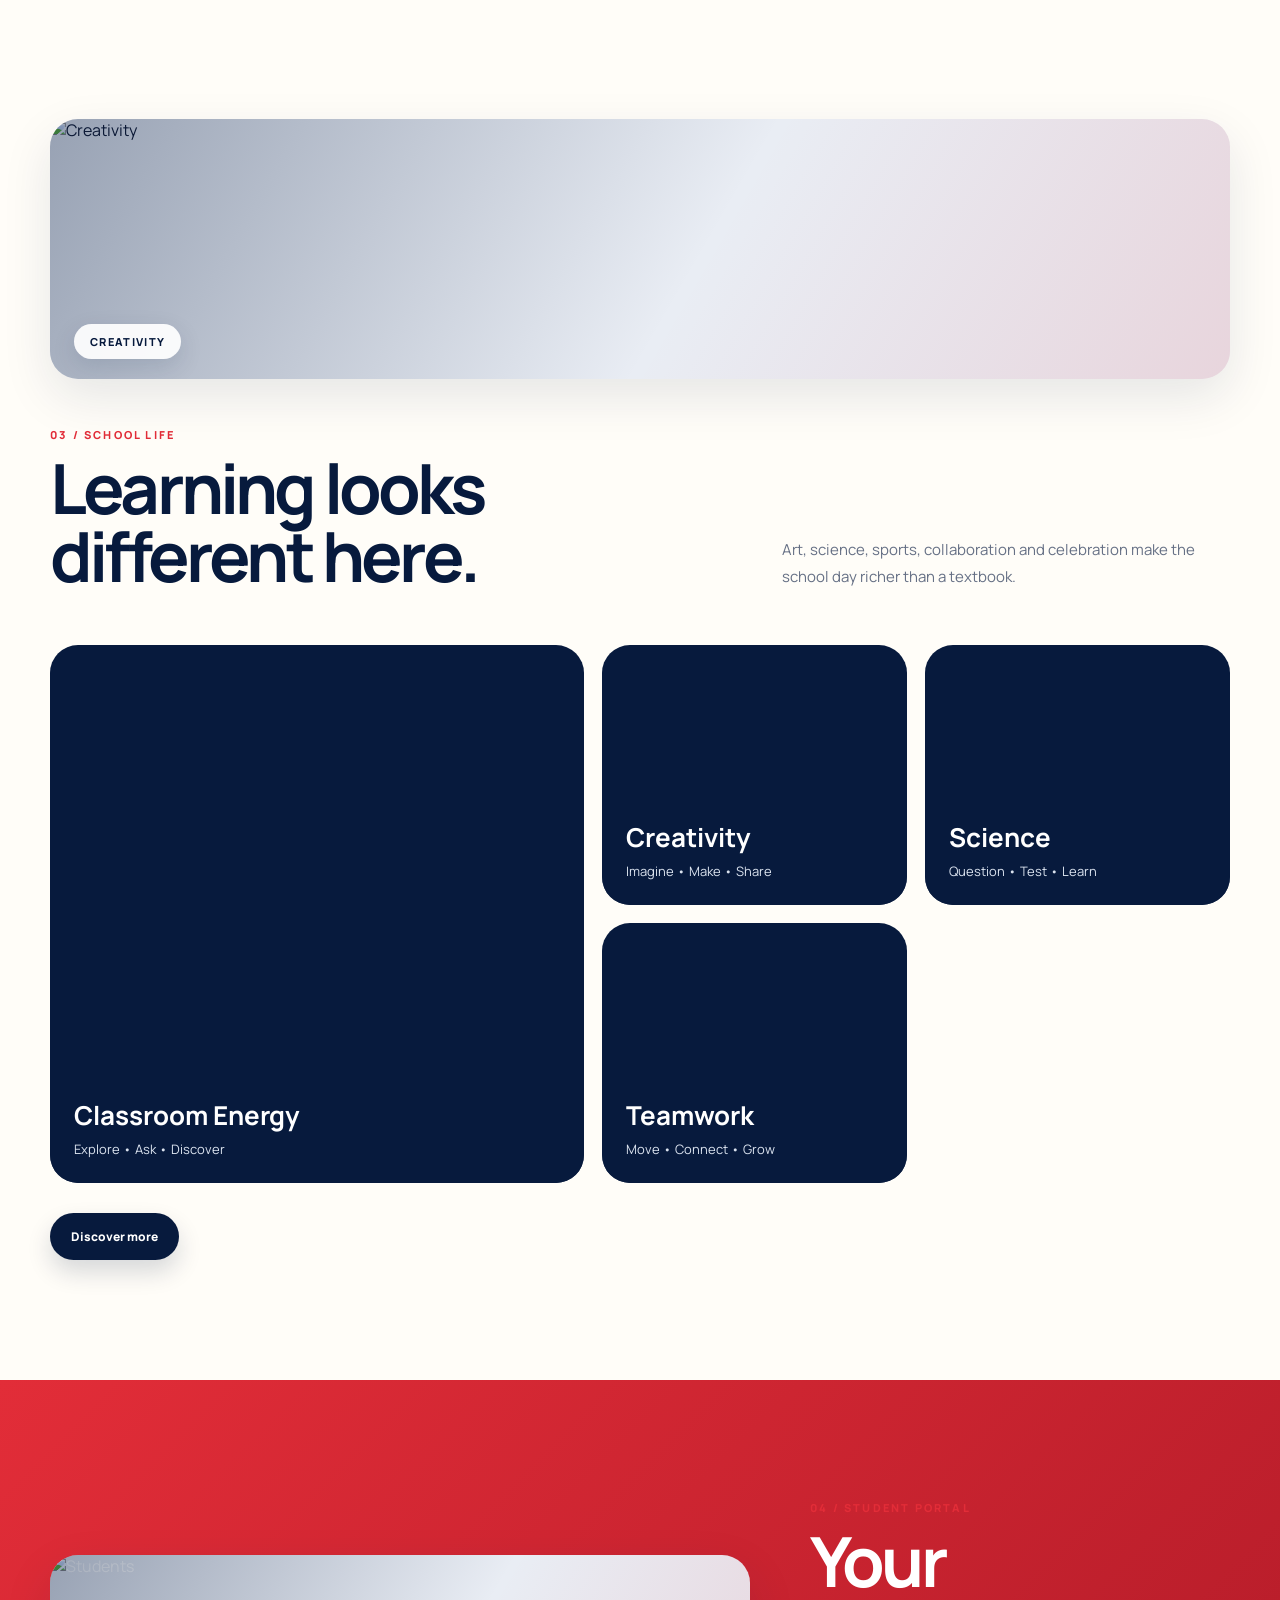
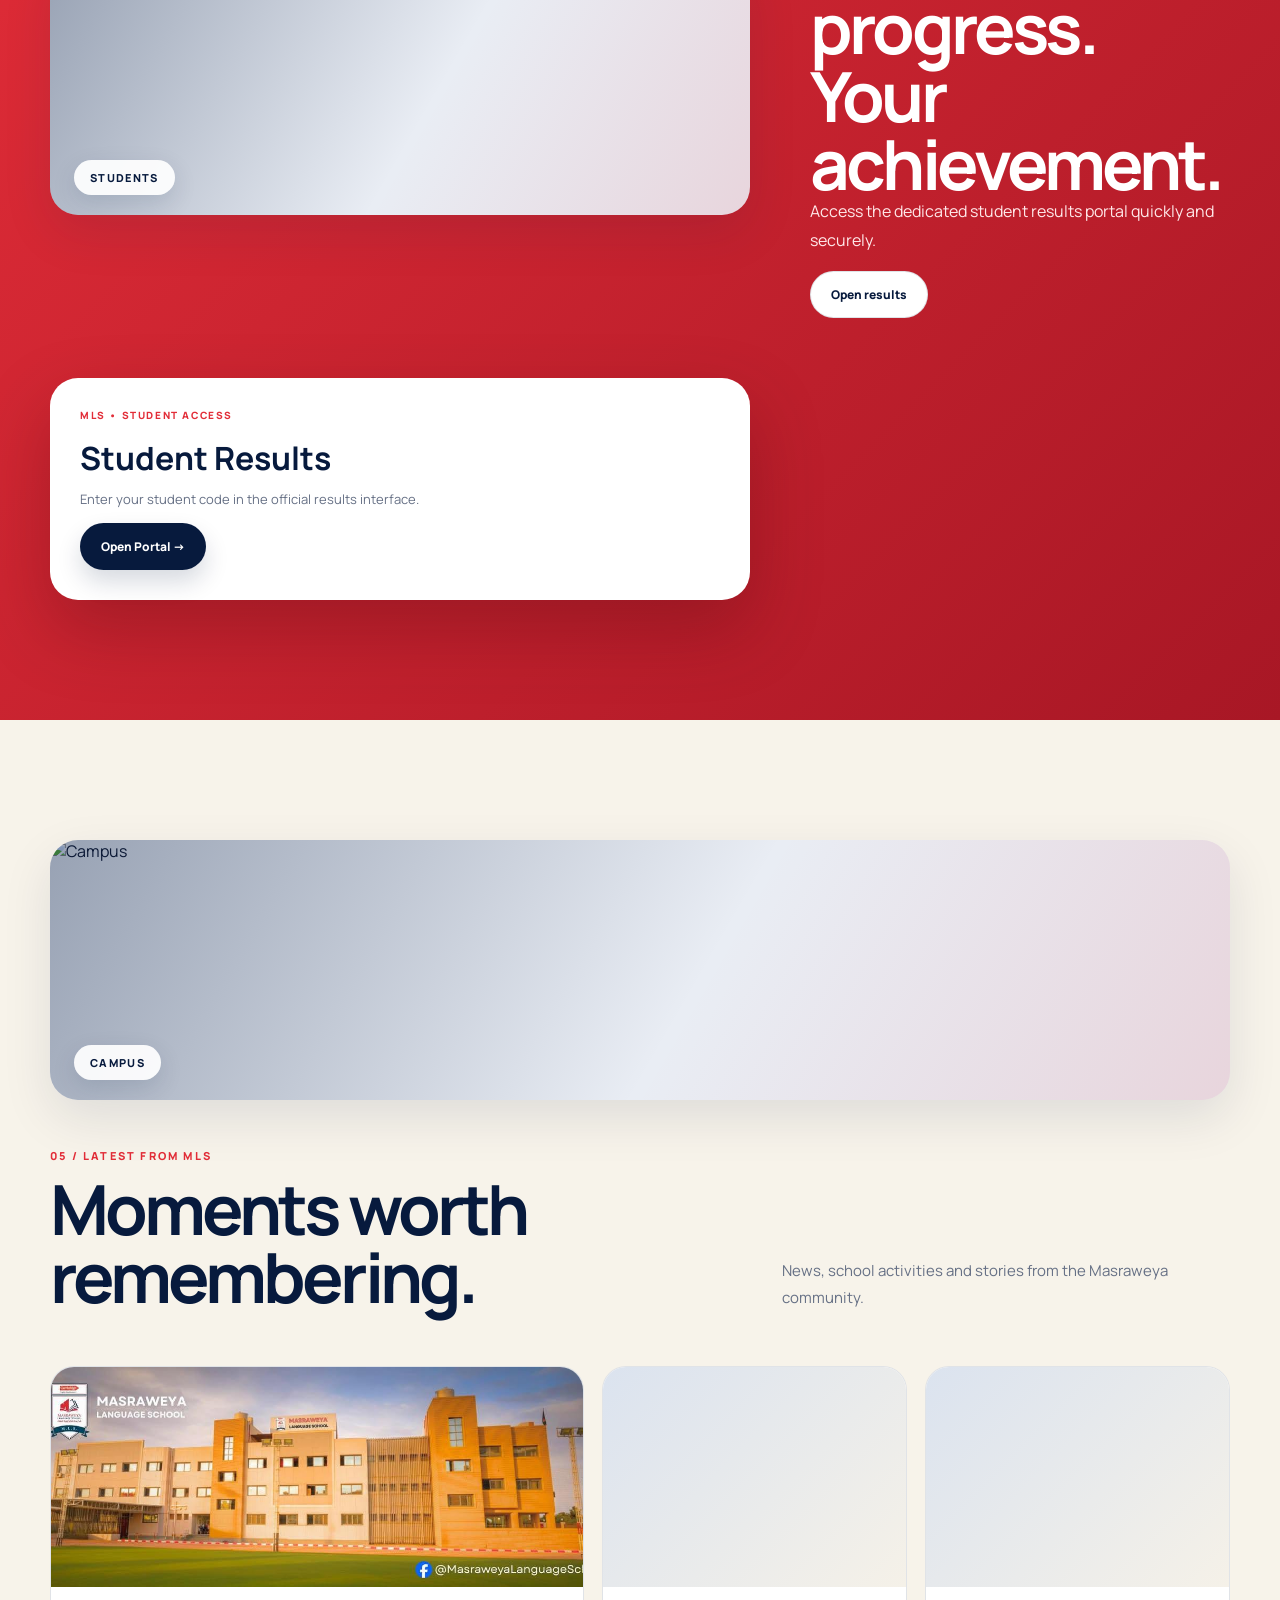
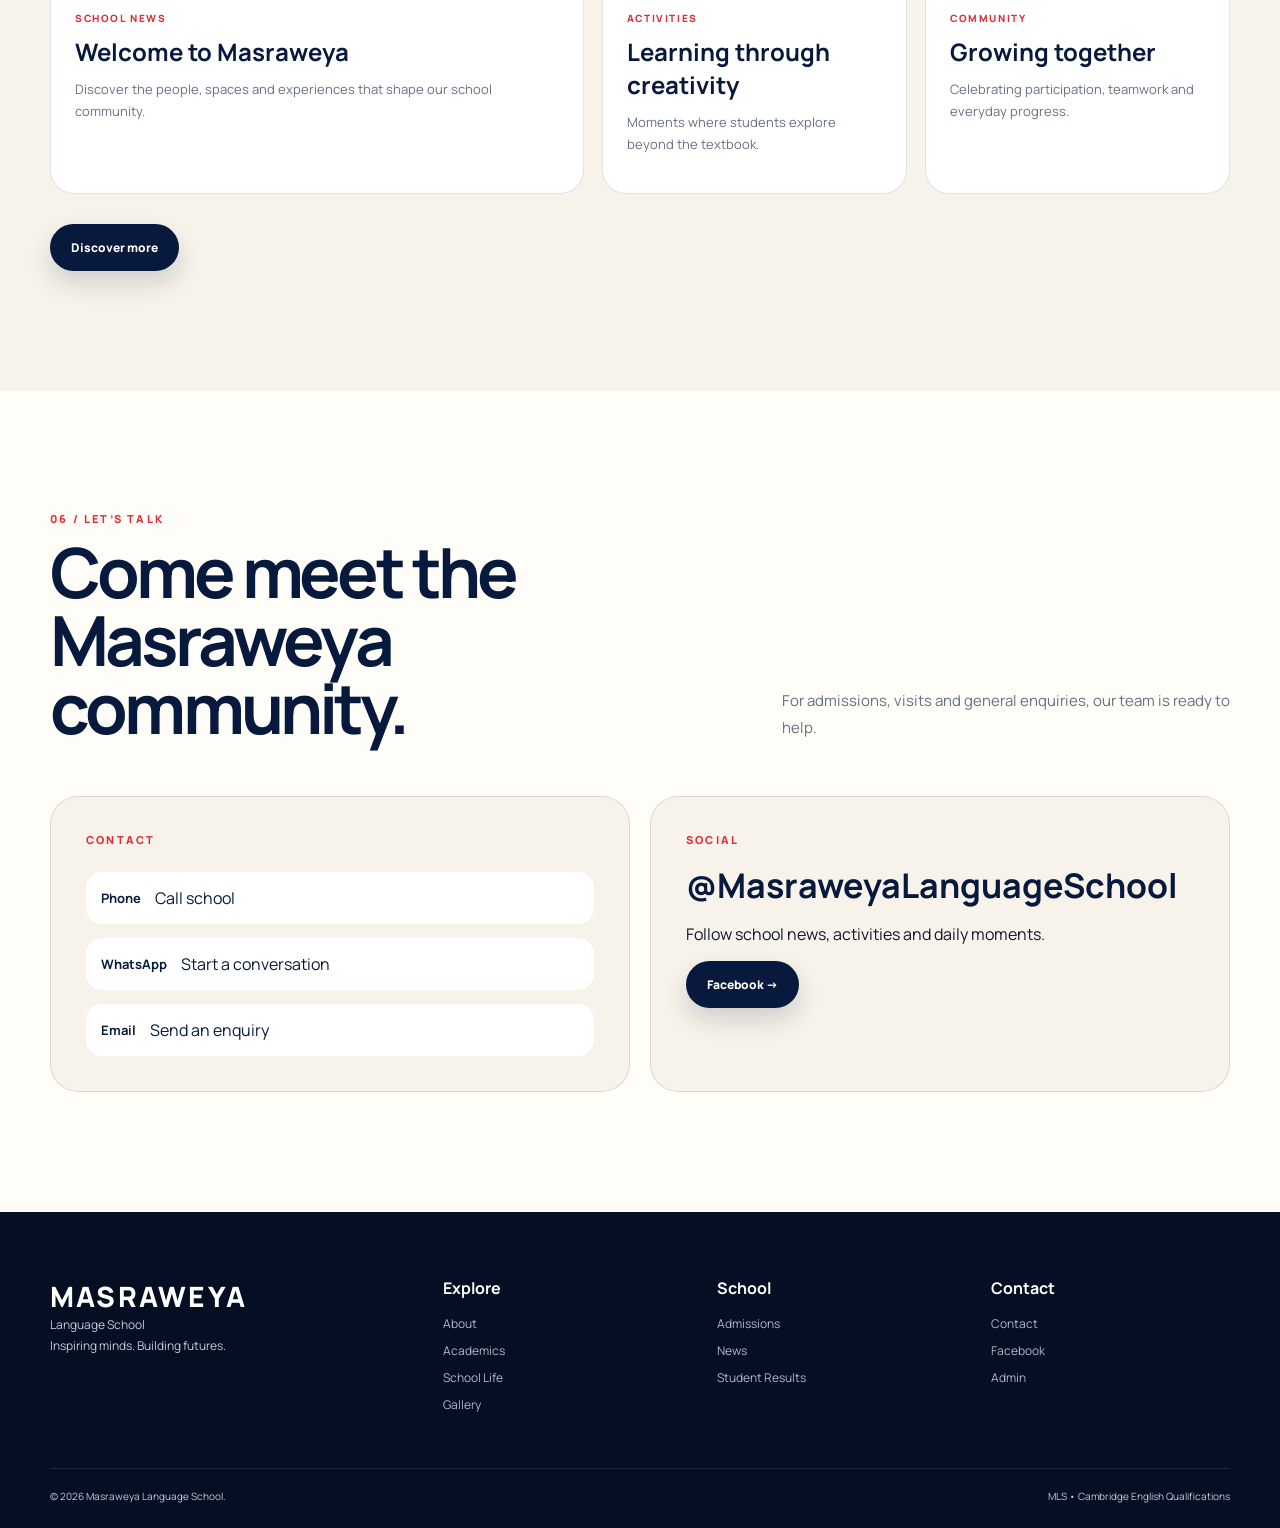
==== commit ec964b81: "Add files via upload" ====
--- a/index.html
+++ b/index.html
@@ -1,152 +1,39 @@
-<!doctype html>
-<html lang="en">
-<head>
-<meta charset="utf-8">
-<meta name="viewport" content="width=device-width,initial-scale=1">
-<title>Masraweya Language School | Inspiring Minds. Building Futures.</title>
-<meta name="description" content="Masraweya Language School — a modern language-focused learning environment in Egypt.">
-<link rel="stylesheet" href="styles.css">
-</head>
-<body>
-<div class="topbar"><div class="container"><span>MASRAWEYA LANGUAGE SCHOOL</span><span>Cambridge English Qualifications</span></div></div>
-<header class="nav" id="nav">
-  <div class="container nav-inner">
-    <a class="brand" href="index.html">
-      <img src="assets/masraweya-mark.jpg" alt="Masraweya Language School logo">
-      <div class="brand-text"><strong>MASRAWEYA</strong><span>LANGUAGE SCHOOL</span></div>
-    </a>
-    <button class="menu-btn" id="menuBtn" aria-label="Open menu">☰</button>
-    <nav class="nav-links" id="navLinks">
-      <a href="#about">About</a><a href="#academics">Academics</a><a href="#activities">Activities</a>
-      <a href="#news">News</a><a href="#gallery">Gallery</a><a href="#visit">Contact</a>
-      <a class="nav-cta" href="results.html">Student Results →</a>
-    </nav>
-  </div>
-</header>
-
-<main>
-<section class="hero">
-  <div class="hero-bg"></div>
-  <div class="container hero-content">
-    <div class="eyebrow reveal" data-cms="hero.eyebrow">Masraweya Language School</div>
-    <h1 class="reveal"><span data-cms="hero.title1">Inspiring Minds.</span><span class="red" data-cms="hero.title2">Building Futures.</span></h1>
-    <p class="reveal" data-cms="hero.description">A language-focused learning environment where knowledge, creativity, communication and character grow together.</p>
-    <div class="actions reveal">
-      <a class="btn btn-primary" href="#about">Explore Our School →</a>
-      <a class="btn btn-outline" href="results.html">Student Results</a>
-    </div>
-    <div class="hero-bottom reveal"><span class="scroll-line"></span> Scroll to discover</div>
-  </div>
-</section>
-
-<section class="section" id="about">
-  <div class="container">
-    <div class="section-head reveal">
-      <div><div class="kicker" data-cms="about.kicker">01 / Who We Are</div><h2 data-cms="about.title">More than a school.<br>A place to grow.</h2></div>
-      <p data-cms="about.description">Masraweya Language School brings together academic learning, language development and a rich school experience designed to help students discover their potential.</p>
-    </div>
-    <div class="intro-grid">
-      <div class="intro-copy reveal">
-        <p data-cms="about.paragraph1">We believe education is not only about what students learn, but also about how they think, communicate, collaborate and grow.</p>
-        <p data-cms="about.paragraph2">Our learning environment is built around strong foundations, confident communication and meaningful experiences inside and beyond the classroom.</p>
-        <a class="btn btn-primary" href="about.html">Discover Masraweya →</a>
+<!doctype html><html lang="en"><head><meta charset="utf-8"><meta name="viewport" content="width=device-width,initial-scale=1"><meta name="description" content="Masraweya Language School"><title>Masraweya Language School</title><link rel="stylesheet" href="styles.css"></head><body><div class="cursor-glow"></div><div class="topline"><div class="container"><span>MASRAWEYA LANGUAGE SCHOOL</span><span>CAMBRIDGE ENGLISH QUALIFICATIONS</span></div></div><header class="site-header creative-header"><div class="container nav-wrap"><a class="brand" href="index.html"><img src="assets/masraweya-mark.jpg" alt="Masraweya logo"><div><strong>MASRAWEYA</strong><span>LANGUAGE SCHOOL</span></div></a><nav class="site-nav" id="siteNav"><a href="#about" data-i18n="nav.about">About</a><a href="#academics" data-i18n="nav.academics">Academics</a><a href="#life" data-i18n="nav.life">School Life</a><a href="admissions.html" data-i18n="nav.admissions">Admissions</a><a href="gallery.html" data-i18n="nav.gallery">Gallery</a><a href="news.html" data-i18n="nav.news">News</a><a href="contact.html" data-i18n="nav.contact">Contact</a><a class="nav-results" data-results-link href="results.html" data-i18n="nav.results">Student Results</a><button class="lang-btn" type="button" data-lang-toggle data-lang-switch>العربية</button></nav><button class="menu-toggle" aria-label="menu">☰</button></div></header>
+<main><section class="hero hero-v2" aria-label="Masraweya Language School introduction">
+  <div class="hero-bg-shape shape-one"></div>
+  <div class="hero-bg-shape shape-two"></div>
+  <div class="hero-number">01</div>
+  <div class="container hero-v2-grid">
+    <div class="hero-v2-copy">
+      <div class="hero-v2-meta reveal"><span class="meta-line"></span><span data-i18n="home.eyebrow">MASRAWEYA LANGUAGE SCHOOL</span></div>
+      <h1 class="hero-v2-title reveal delay-1">Where curious minds <em>become confident futures.</em></h1>
+      <p class="hero-v2-desc reveal delay-2" data-i18n="home.desc">A modern language-school experience built around strong learning, communication, creativity and character.</p>
+      <div class="hero-v2-actions reveal delay-3">
+        <a class="hero-v2-primary" href="#about"><span data-i18n="ui.learn">Explore school</span><b>↗</b></a>
+        <a class="hero-v2-secondary" data-results-link href="results.html"><span data-i18n="ui.results">Open results</span><b>→</b></a>
       </div>
-      <div class="intro-card reveal">
-        <img src="assets/school-building.jpg" alt="Masraweya Language School building">
-        <div class="float-card"><strong>MLS</strong><span>Language • Learning • Growth</span></div>
+      <div class="hero-v2-proof reveal delay-3">
+        <span>EN</span><i></i><span>AR</span><i></i><span data-i18n="home.proof">Learn • Create • Communicate • Grow</span>
       </div>
     </div>
-  </div>
-</section>
-
-<section class="section cream">
-  <div class="container">
-    <div class="pillars reveal">
-      <div class="pillar"><div class="num">01</div><h3>Confidence</h3><p>Helping students express ideas clearly and participate with confidence.</p></div>
-      <div class="pillar"><div class="num">02</div><h3>Creativity</h3><p>Learning experiences that encourage curiosity, imagination and exploration.</p></div>
-      <div class="pillar"><div class="num">03</div><h3>Communication</h3><p>Language development that connects classroom knowledge to real life.</p></div>
-      <div class="pillar"><div class="num">04</div><h3>Character</h3><p>Supporting responsibility, respect, collaboration and personal growth.</p></div>
+    <div class="hero-v2-visual reveal delay-2">
+      <div class="visual-orbit orbit-a"></div><div class="visual-orbit orbit-b"></div>
+      <div class="campus-card">
+        <div class="campus-image"><img src="assets/school-building.jpg" alt="Masraweya Language School building"></div>
+        <div class="campus-overlay"><span>MLS</span><b data-i18n="home.tagline">Inspiring minds. Building futures.</b></div>
+      </div>
+      <div class="hero-v2-badge"><span>LEARN</span><span>CREATE</span><span>GROW</span></div>
+      <div class="hero-v2-note"><small>01</small><strong>MASRAWEYA</strong><span>Language School</span></div>
+      <div class="hero-v2-dot dot-red"></div><div class="hero-v2-dot dot-blue"></div>
     </div>
   </div>
+  <div class="hero-v2-scroll"><span>SCROLL TO EXPLORE</span><b></b></div>
+  <div class="container hero-v2-ticker"><div class="ticker"><div class="ticker-track"><span data-i18n="home.ticker">LEARN • CREATE • COMMUNICATE • GROW •</span><span data-i18n="home.ticker">LEARN • CREATE • COMMUNICATE • GROW •</span></div></div></div>
 </section>
-
-<section class="section dark" id="academics">
-  <div class="language-band">
-    <div class="language-copy reveal">
-      <div class="kicker">02 / Language Education</div>
-      <h2>Language is more than a subject.</h2>
-      <p data-cms="language.description">We create opportunities for students to use language as a tool for thinking, communicating, discovering and connecting with the world around them.</p>
-      <div class="word-list"><span>SPEAK.</span><span>THINK.</span><span>COMMUNICATE.</span><span>CONNECT.</span></div>
-      <div class="actions"><a class="btn btn-light" href="academics.html">Explore Academics →</a></div>
-    </div>
-    <div class="language-image"></div>
-  </div>
-</section>
-
-<section class="section" id="journey">
-  <div class="container journey">
-    <div class="section-head reveal">
-      <div><div class="kicker" data-cms="journey.kicker">03 / Academic Journey</div><h2 data-cms="journey.title">The journey starts here.</h2></div>
-      <p data-cms="journey.description">A clear path across the school years, with age-appropriate learning experiences and opportunities for growth.</p>
-    </div>
-    <div class="journey-line"></div>
-    <div class="journey-grid reveal">
-      <div class="journey-item"><h3>KG</h3><p>Early learning, discovery, communication and the foundations of confident learners.</p></div>
-      <div class="journey-item"><h3>Primary</h3><p>Building strong academic foundations while developing language and social skills.</p></div>
-      <div class="journey-item"><h3>Preparatory</h3><p>Deepening knowledge, independence, communication and readiness for the next stage.</p></div>
-    </div>
-  </div>
-</section>
-
-<section class="section cream" id="activities">
-  <div class="container">
-    <div class="section-head reveal"><div><div class="kicker" data-cms="activities.kicker">04 / Beyond The Classroom</div><h2 data-cms="activities.title">Learn. Play. Create.</h2></div><p data-cms="activities.description">School life is full of moments that turn learning into experience.</p></div>
-    <div class="activity-grid reveal">
-      <div class="activity-card activity-main one"><div class="activity-content"><h3>Life at MLS</h3><p>Learning • Community • Experience</p></div></div>
-      <div class="activity-grid-right">
-        <div class="activity-card activity-small two"><div class="activity-content"><h3>Art & Creativity</h3><p>Explore • Imagine • Create</p></div></div>
-        <div class="activity-card activity-small three"><div class="activity-content"><h3>Sports & Events</h3><p>Move • Team • Grow</p></div></div>
-      </div>
-    </div>
-    <div class="actions"><a class="btn btn-primary" href="activities.html">Explore Activities →</a></div>
-  </div>
-</section>
-
-<section class="section results">
-  <div class="container results-inner">
-    <div class="reveal"><div class="kicker" data-cms="results.kicker">05 / Student Portal</div><h2 data-cms="results.title">Your journey.<br>Your achievement.</h2><p data-cms="results.description">Access student academic results through the dedicated Masraweya results portal.</p><a class="btn btn-primary" href="results.html">Check Student Results →</a></div>
-    <div class="result-box reveal"><div class="mini">Secure Student Access</div><h3>Student Results</h3><p>Enter your student code to access the results portal.</p><a class="btn btn-primary" href="results.html">Open Results Portal</a></div>
-  </div>
-</section>
-
-<section class="section" id="news">
-  <div class="container">
-    <div class="section-head reveal"><div><div class="kicker" data-cms="news.kicker">06 / School Life</div><h2 data-cms="news.title">What's happening at MLS.</h2></div><p data-cms="news.description">News, activities and moments from the school community.</p></div>
-    <div class="news-grid reveal">
-      <article class="news-card feature"><div class="visual" style="background-image:url('assets/school-building.jpg');background-position:center;background-size:cover"></div><div class="body"><div class="date">School News</div><h3>Welcome to Masraweya Language School</h3><p>Discover our learning environment, school community and the experiences we create for our students.</p></div></article>
-      <article class="news-card"><div class="visual"></div><div class="body"><div class="date">Activities</div><h3>Learning through creativity</h3><p>Creative activities help students explore ideas beyond the textbook.</p></div></article>
-      <article class="news-card"><div class="visual"></div><div class="body"><div class="date">Events</div><h3>Moments that matter</h3><p>Celebrating participation, teamwork and the school journey.</p></div></article>
-    </div>
-  </div>
-</section>
-
-<section class="section cream" id="gallery">
-  <div class="container">
-    <div class="section-head reveal"><div><div class="kicker" data-cms="gallery.kicker">07 / Gallery</div><h2 data-cms="gallery.title">Life at Masraweya.</h2></div><p data-cms="gallery.description">A visual glimpse into our school environment.</p></div>
-    <div class="gallery reveal"><div class="g1 tall"></div><div class="g2"></div><div class="g3"></div><div class="g4 wide"></div><div class="g5"></div></div>
-  </div>
-</section>
-
-</main>
-
-<footer class="footer">
-  <div class="container footer-grid">
-    <div><div class="footer-brand">MASRAWEYA</div><p>Language School<br>Inspiring Minds. Building Futures.</p></div>
-    <div><h4>Explore</h4><a href="about.html">About</a><a href="academics.html">Academics</a><a href="activities.html">Activities</a><a href="gallery.html">Gallery</a></div>
-    <div><h4>Services</h4><a href="results.html">Student Results</a><a href="admissions.html">Admissions</a><a href="news.html">News & Events</a></div>
-    <div><h4>Contact</h4><a href="contact.html">Contact School</a><a href="#">Facebook</a><a href="#">Instagram</a></div>
-  </div>
-  <div class="container footer-bottom"><span>© 2026 Masraweya Language School. All rights reserved.</span><span>MLS • Cambridge English Qualifications</span></div>
-</footer>
-<script src="script.js"></script>
-</body></html>
+<section class="section" id="about"><div class="container"><div class="section-visual reveal"><img src="https://images.pexels.com/photos/8926835/pexels-photo-8926835.jpeg?auto=compress&cs=tinysrgb&w=1400" alt="Campus" loading="lazy"><span>Campus</span></div><div class="section-head reveal"><div><div class="kicker" data-i18n="home.aboutK">01 / THE MASRAWEYA EXPERIENCE</div><h2 data-i18n="home.aboutT">Not just classrooms.<br>A world to discover.</h2></div><p data-i18n="home.aboutP">Masraweya Language School brings academic depth, language confidence and meaningful experiences together in one vibrant school community.</p></div><div class="experience-grid"><div class="experience-copy reveal"><p data-i18n="home.aboutP">Education at Masraweya is designed as an experience: strong foundations, confident communication, creativity, collaboration and character.</p><div class="stats"><div class="stat"><b>01</b><span data-i18n="home.stat1">Language</span></div><div class="stat"><b>02</b><span data-i18n="home.stat2">Creativity</span></div><div class="stat"><b>03</b><span data-i18n="home.stat3">Character</span></div></div><div class="hero-actions"><a class="btn btn-primary" href="about.html" data-i18n="ui.more">Discover more</a></div></div><div class="experience-image reveal delay-1"><img src="assets/school-building.jpg" alt="School campus"></div></div></div></section>
+<section class="section cream" id="academics"><div class="container"><div class="section-visual reveal"><img src="https://images.pexels.com/photos/8617940/pexels-photo-8617940.jpeg?auto=compress&cs=tinysrgb&w=1400" alt="Classroom" loading="lazy"><span>Classroom</span></div><div class="section-head reveal"><div><div class="kicker" data-i18n="home.journeyK">02 / THE JOURNEY</div><h2 data-i18n="home.journeyT">Every stage has a story.</h2></div><p data-i18n="home.journeyP">From the first curious question to the confident next step, students grow through age-appropriate learning and real experiences.</p></div><div class="journey-grid"><article class="journey-card reveal"><div class="num">01 / KG</div><h3>KG</h3><p>Early discovery, language, confidence and the foundations of joyful learning.</p></article><article class="journey-card reveal delay-1"><div class="num">02 / PRIMARY</div><h3>Primary</h3><p>Strong academic foundations with communication, curiosity and collaboration.</p></article><article class="journey-card reveal delay-2"><div class="num">03 / PREP</div><h3>Preparatory</h3><p>Deeper knowledge, independence and readiness for the next stage.</p></article></div></div></section>
+<section class="section" id="life"><div class="container"><div class="section-visual reveal"><img src="https://images.pexels.com/photos/8927022/pexels-photo-8927022.jpeg?auto=compress&cs=tinysrgb&w=1400" alt="Creativity" loading="lazy"><span>Creativity</span></div><div class="section-head reveal"><div><div class="kicker" data-i18n="home.lifeK">03 / SCHOOL LIFE</div><h2 data-i18n="home.lifeT">Learning looks different here.</h2></div><p data-i18n="home.lifeP">Art, science, sports, collaboration and celebration make the school day richer than a textbook.</p></div><div class="life-grid"><article class="life-card large reveal" style="background-image:url('https://images.pexels.com/photos/8466701/pexels-photo-8466701.jpeg?auto=compress&cs=tinysrgb&w=1200')"><div class="life-content"><h3>Classroom Energy</h3><p>Explore • Ask • Discover</p></div></article><article class="life-card reveal delay-1" style="background-image:url('https://images.pexels.com/photos/8927022/pexels-photo-8927022.jpeg?auto=compress&cs=tinysrgb&w=900')"><div class="life-content"><h3>Creativity</h3><p>Imagine • Make • Share</p></div></article><article class="life-card reveal delay-2" style="background-image:url('https://images.pexels.com/photos/8923701/pexels-photo-8923701.jpeg?auto=compress&cs=tinysrgb&w=900')"><div class="life-content"><h3>Science</h3><p>Question • Test • Learn</p></div></article><article class="life-card reveal delay-1" style="background-image:url('https://images.pexels.com/photos/8382219/pexels-photo-8382219.jpeg?auto=compress&cs=tinysrgb&w=900')"><div class="life-content"><h3>Teamwork</h3><p>Move • Connect • Grow</p></div></article></div><div class="hero-actions"><a class="btn btn-primary" href="activities.html" data-i18n="ui.more">Discover more</a></div></div></section>
+<section class="section results-banner"><div class="container"><div class="section-visual reveal"><img src="https://images.pexels.com/photos/12506795/pexels-photo-12506795.jpeg?auto=compress&cs=tinysrgb&w=1400" alt="Students" loading="lazy"><span>Students</span></div><div class="reveal"><div class="kicker" data-i18n="home.resultK">04 / STUDENT PORTAL</div><h2 data-i18n="home.resultT">Your progress.<br>Your achievement.</h2><p data-i18n="home.resultP">Access the dedicated student results portal quickly and securely.</p><a class="btn btn-ghost" data-results-link href="results.html" data-i18n="ui.results">Open results</a></div><div class="portal-card reveal delay-1"><div class="mini">MLS • STUDENT ACCESS</div><h3>Student Results</h3><p>Enter your student code in the official results interface.</p><a class="btn btn-primary" data-results-link href="results.html">Open Portal →</a></div></div></section>
+<section class="section cream"><div class="container"><div class="section-visual reveal"><img src="https://images.pexels.com/photos/8926835/pexels-photo-8926835.jpeg?auto=compress&cs=tinysrgb&w=1400" alt="Campus" loading="lazy"><span>Campus</span></div><div class="section-head reveal"><div><div class="kicker" data-i18n="home.newsK">05 / LATEST FROM MLS</div><h2 data-i18n="home.newsT">Moments worth remembering.</h2></div><p>News, school activities and stories from the Masraweya community.</p></div><div class="news-grid"><article class="news-card feature reveal"><div class="visual" style="background-image:url('assets/school-building.jpg')"></div><div class="body"><div class="date">School News</div><h3>Welcome to Masraweya</h3><p>Discover the people, spaces and experiences that shape our school community.</p></div></article><article class="news-card reveal delay-1"><div class="visual"></div><div class="body"><div class="date">Activities</div><h3>Learning through creativity</h3><p>Moments where students explore beyond the textbook.</p></div></article><article class="news-card reveal delay-2"><div class="visual"></div><div class="body"><div class="date">Community</div><h3>Growing together</h3><p>Celebrating participation, teamwork and everyday progress.</p></div></article></div><div class="hero-actions"><a class="btn btn-primary" href="news.html" data-i18n="ui.more">Discover more</a></div></div></section>
+<section class="section"><div class="container"><div class="section-head reveal"><div><div class="kicker" data-i18n="home.contactK">06 / LET’S TALK</div><h2 data-i18n="home.contactT">Come meet the<br>Masraweya community.</h2></div><p data-i18n="home.contactP">For admissions, visits and general enquiries, our team is ready to help.</p></div><div class="contact-grid"><div class="contact-panel reveal"><div class="kicker">CONTACT</div><div class="contact-list"><a class="contact-link" data-contact-phone href="#"><b>Phone</b><span>Call school</span></a><a class="contact-link" data-contact-whatsapp href="#"><b>WhatsApp</b><span>Start a conversation</span></a><a class="contact-link" data-contact-email href="#"><b>Email</b><span>Send an enquiry</span></a></div></div><div class="contact-panel reveal delay-1"><div class="kicker">SOCIAL</div><h3 style="font-size:34px;color:var(--navy);margin:15px 0">@MasraweyaLanguageSchool</h3><p>Follow school news, activities and daily moments.</p><a class="btn btn-primary" href="https://www.facebook.com/MasraweyaLanguageSchool" target="_blank">Facebook →</a></div></div></div></section></main>
+<footer class="footer"><div class="container footer-grid"><div><div class="footer-brand">MASRAWEYA</div><p>Language School<br>Inspiring minds. Building futures.</p></div><div><h4>Explore</h4><a href="about.html">About</a><a href="academics.html">Academics</a><a href="activities.html">School Life</a><a href="gallery.html">Gallery</a></div><div><h4>School</h4><a href="admissions.html">Admissions</a><a href="news.html">News</a><a data-results-link href="results.html">Student Results</a></div><div><h4>Contact</h4><a href="contact.html">Contact</a><a href="https://www.facebook.com/MasraweyaLanguageSchool" target="_blank">Facebook</a><a href="admin.html">Admin</a></div></div><div class="container footer-bottom"><span>© <span class="year">2026</span> Masraweya Language School.</span><span>MLS • Cambridge English Qualifications</span></div></footer><script src="config.js"></script><script src="script.js"></script></body></html>
--- a/styles.css
+++ b/styles.css
@@ -1,402 +1,273 @@
-
-@import url('https://fonts.googleapis.com/css2?family=DM+Sans:wght@400;500;600;700&family=Playfair+Display:wght@600;700&display=swap');
-
-:root{
-  --navy:#063b5c;
-  --navy-2:#082d45;
-  --red:#c8102e;
-  --red-2:#e51b3e;
-  --ink:#102331;
-  --muted:#65717b;
-  --cream:#f6f5f1;
-  --white:#fff;
-  --line:rgba(6,59,92,.12);
-  --shadow:0 24px 70px rgba(6,59,92,.12);
-  --radius:28px;
-}
-*{box-sizing:border-box}
-html{scroll-behavior:smooth}
-body{margin:0;color:var(--ink);background:#fff;font-family:"DM Sans",Arial,sans-serif;overflow-x:hidden}
-a{color:inherit;text-decoration:none}
-img{max-width:100%;display:block}
-button{font:inherit}
-.container{width:min(1180px,calc(100% - 40px));margin:auto}
-.topbar{height:34px;background:var(--navy);color:#fff;font-size:12px;display:flex;align-items:center}
-.topbar .container{display:flex;justify-content:space-between;gap:16px}
-.nav{position:fixed;top:34px;left:0;right:0;z-index:50;transition:.35s ease;padding:18px 0}
-.nav.scrolled{top:0;background:rgba(255,255,255,.93);backdrop-filter:blur(16px);box-shadow:0 10px 30px rgba(0,0,0,.06)}
-.nav-inner{display:flex;align-items:center;justify-content:space-between;gap:20px}
-.brand{display:flex;align-items:center;gap:11px;color:#fff}
-.scrolled .brand{color:var(--navy)}
-.brand img{width:54px;height:54px;object-fit:cover;border-radius:10px;background:#fff}
-.brand-text strong{display:block;font-size:16px;letter-spacing:.08em}
-.brand-text span{font-size:10px;letter-spacing:.16em;opacity:.8}
-.nav-links{display:flex;align-items:center;gap:25px;color:#fff;font-size:13px;font-weight:600}
-.scrolled .nav-links{color:var(--navy)}
-.nav-links a{position:relative}
-.nav-links a:after{content:"";position:absolute;left:0;bottom:-7px;width:0;height:2px;background:var(--red);transition:.25s}
-.nav-links a:hover:after{width:100%}
-.nav-cta{background:var(--red);color:#fff!important;padding:11px 16px;border-radius:999px}
-.nav-cta:after{display:none}
-.menu-btn{display:none;background:none;border:0;color:inherit;font-size:26px}
-
-.hero{min-height:100vh;position:relative;display:flex;align-items:end;overflow:hidden;background:var(--navy)}
-.hero-bg{position:absolute;inset:0;background:
-linear-gradient(90deg,rgba(5,39,59,.88) 0%,rgba(5,39,59,.5) 48%,rgba(5,39,59,.15) 100%),
-linear-gradient(0deg,rgba(5,39,59,.58),transparent 55%),
-url("assets/school-building.jpg") center/cover}
-.hero:before{content:"";position:absolute;width:520px;height:520px;border:1px solid rgba(255,255,255,.18);border-radius:50%;right:-180px;top:20%;box-shadow:0 0 0 60px rgba(255,255,255,.025),0 0 0 120px rgba(255,255,255,.018)}
-.hero-content{position:relative;color:#fff;padding:150px 0 90px;width:100%}
-.eyebrow{display:inline-flex;align-items:center;gap:10px;font-size:11px;letter-spacing:.22em;text-transform:uppercase;font-weight:700}
-.eyebrow:before{content:"";width:34px;height:2px;background:var(--red)}
-.hero h1{font-family:"Playfair Display",serif;font-size:clamp(54px,8vw,104px);line-height:.92;margin:24px 0 22px;max-width:850px}
-.hero h1 span{display:block;color:#fff}
-.hero h1 .red{color:#ff405c}
-.hero p{font-size:18px;line-height:1.7;max-width:650px;color:rgba(255,255,255,.82)}
-.actions{display:flex;gap:12px;flex-wrap:wrap;margin-top:30px}
-.btn{display:inline-flex;align-items:center;justify-content:center;gap:10px;padding:14px 20px;border-radius:999px;font-weight:700;font-size:13px;transition:.25s;cursor:pointer;border:1px solid transparent}
-.btn-primary{background:var(--red);color:#fff}
-.btn-primary:hover{transform:translateY(-3px);box-shadow:0 14px 30px rgba(200,16,46,.3)}
-.btn-light{background:#fff;color:var(--navy)}
-.btn-outline{background:transparent;border-color:rgba(255,255,255,.45);color:#fff}
-.btn-outline:hover{background:#fff;color:var(--navy)}
-.hero-bottom{margin-top:70px;display:flex;align-items:center;gap:18px;font-size:11px;letter-spacing:.16em;text-transform:uppercase;opacity:.8}
-.scroll-line{width:55px;height:1px;background:#fff}
-
-.section{padding:115px 0}
-.section.dark{background:var(--navy);color:#fff}
-.section.cream{background:var(--cream)}
-.section-head{display:flex;justify-content:space-between;align-items:end;gap:30px;margin-bottom:55px}
-.section-head h2{font-family:"Playfair Display",serif;font-size:clamp(40px,5vw,68px);line-height:1;margin:0;max-width:700px}
-.section-head p{max-width:390px;color:var(--muted);line-height:1.7;margin:0}
-.dark .section-head p{color:rgba(255,255,255,.68)}
-.kicker{color:var(--red);font-size:11px;letter-spacing:.2em;text-transform:uppercase;font-weight:700;margin-bottom:15px}
-
-.intro-grid{display:grid;grid-template-columns:1.15fr .85fr;gap:70px;align-items:center}
-.intro-copy p{font-size:19px;line-height:1.8;color:#43515c}
-.intro-card{position:relative}
-.intro-card img{border-radius:var(--radius);width:100%;height:520px;object-fit:cover;box-shadow:var(--shadow)}
-.float-card{position:absolute;left:-35px;bottom:35px;background:#fff;padding:24px 28px;border-radius:20px;box-shadow:var(--shadow);max-width:230px}
-.float-card strong{font-family:"Playfair Display",serif;font-size:34px;color:var(--navy);display:block}
-.float-card span{font-size:12px;color:var(--muted)}
-
-.pillars{display:grid;grid-template-columns:repeat(4,1fr);border-top:1px solid var(--line);border-bottom:1px solid var(--line)}
-.pillar{padding:35px 25px;border-right:1px solid var(--line);min-height:190px}
-.pillar:last-child{border-right:0}
-.pillar .num{font-size:11px;color:var(--red);font-weight:700}
-.pillar h3{font-family:"Playfair Display",serif;font-size:27px;margin:22px 0 10px}
-.pillar p{font-size:13px;line-height:1.7;color:var(--muted);margin:0}
-
-.language-band{display:grid;grid-template-columns:1fr 1fr;min-height:650px}
-.language-copy{padding:100px max(40px,calc((100vw - 1180px)/2)) 100px 40px;display:flex;flex-direction:column;justify-content:center}
-.language-copy h2{font-family:"Playfair Display",serif;font-size:clamp(45px,5vw,76px);line-height:1;margin:15px 0 25px}
-.language-copy p{max-width:500px;line-height:1.8;color:rgba(255,255,255,.7)}
-.word-list{display:flex;flex-wrap:wrap;gap:10px;margin-top:25px}
-.word-list span{border:1px solid rgba(255,255,255,.22);border-radius:999px;padding:11px 16px;font-size:12px}
-.language-image{background:url("assets/school-building.jpg") center/cover;min-height:520px;position:relative}
-.language-image:after{content:"MLS";position:absolute;right:35px;bottom:25px;color:#fff;font-size:10px;letter-spacing:.5em}
-
-.journey{position:relative}
-.journey-line{height:2px;background:rgba(6,59,92,.15);margin:40px 0 0}
-.journey-grid{display:grid;grid-template-columns:repeat(3,1fr)}
-.journey-item{padding:30px 25px 10px 0;position:relative}
-.journey-item:before{content:"";width:14px;height:14px;background:var(--red);border-radius:50%;display:block;margin-top:-38px;margin-bottom:26px;box-shadow:0 0 0 7px #fff}
-.journey-item h3{font-family:"Playfair Display",serif;font-size:35px;margin:0 0 10px}
-.journey-item p{color:var(--muted);line-height:1.7;font-size:14px}
-
-.activity-grid{display:grid;grid-template-columns:1.3fr .7fr;gap:18px}
-.activity-main,.activity-small{position:relative;overflow:hidden;border-radius:24px;min-height:570px}
-.activity-small{min-height:275px}
-.activity-grid-right{display:grid;gap:18px}
-.activity-card{background:#ddd center/cover no-repeat;position:relative}
-.activity-card.one{background-image:url("assets/school-building.jpg")}
-.activity-card.two{background-image:linear-gradient(120deg,#e7e7e7,#b9c3ca)}
-.activity-card.three{background-image:linear-gradient(120deg,#d9e3ea,#9aa8b2)}
-.activity-card:after{content:"";position:absolute;inset:0;background:linear-gradient(0deg,rgba(0,0,0,.65),transparent 65%)}
-.activity-content{position:absolute;z-index:2;bottom:26px;left:28px;color:#fff}
-.activity-content h3{font-family:"Playfair Display",serif;font-size:34px;margin:0 0 5px}
-.activity-content p{font-size:12px;margin:0;opacity:.85}
-
-.results{background:var(--navy-2);color:#fff;position:relative;overflow:hidden}
-.results:after{content:"";position:absolute;width:620px;height:620px;border-radius:50%;border:1px solid rgba(255,255,255,.1);right:-180px;top:-200px}
-.results-inner{position:relative;z-index:2;display:flex;justify-content:space-between;align-items:center;gap:50px}
-.results h2{font-family:"Playfair Display",serif;font-size:clamp(45px,6vw,82px);line-height:.98;margin:0 0 20px}
-.results p{color:rgba(255,255,255,.7);line-height:1.7;max-width:520px}
-.result-box{background:#fff;color:var(--navy);border-radius:24px;padding:30px;min-width:310px;box-shadow:0 30px 80px rgba(0,0,0,.2)}
-.result-box .mini{font-size:11px;letter-spacing:.15em;text-transform:uppercase;color:var(--red);font-weight:700}
-.result-box h3{font-family:"Playfair Display",serif;font-size:30px;margin:14px 0}
-.result-box p{color:var(--muted);font-size:13px;margin-bottom:20px}
-
-.news-grid{display:grid;grid-template-columns:1.5fr .75fr .75fr;gap:18px}
-.news-card{border:1px solid var(--line);border-radius:22px;overflow:hidden;background:#fff}
-.news-card .visual{height:240px;background:#e8edf0 center/cover no-repeat}
-.news-card.feature .visual{height:350px}
-.news-card .body{padding:24px}
-.news-card .date{font-size:10px;color:var(--red);letter-spacing:.14em;text-transform:uppercase;font-weight:700}
-.news-card h3{font-family:"Playfair Display",serif;font-size:25px;line-height:1.15;margin:12px 0}
-.news-card p{font-size:13px;color:var(--muted);line-height:1.7}
-
-.gallery{display:grid;grid-template-columns:1.2fr .8fr .8fr;grid-auto-rows:220px;gap:14px}
-.gallery div{border-radius:18px;overflow:hidden;background:#dce2e6;position:relative}
-.gallery .tall{grid-row:span 2}
-.gallery .wide{grid-column:span 2}
-.gallery div:after{content:"";position:absolute;inset:0;background:linear-gradient(0deg,rgba(0,0,0,.25),transparent);pointer-events:none}
-.g1{background:url("assets/school-building.jpg") center/cover!important}
-.g2{background:linear-gradient(135deg,#d7e3ea,#a9b8c2)}
-.g3{background:linear-gradient(135deg,#f2d9de,#d79aa7)}
-.g4{background:linear-gradient(135deg,#cddce7,#8299aa)}
-.g5{background:linear-gradient(135deg,#eee6d7,#c7ad8c)}
-
-.visit{position:relative;min-height:620px;display:flex;align-items:end;overflow:hidden;background:var(--navy)}
-.visit-bg{position:absolute;inset:0;background:linear-gradient(90deg,rgba(6,45,69,.92),rgba(6,45,69,.2)),url("assets/school-building.jpg") center/cover}
-.visit-content{position:relative;color:#fff;padding:80px 0}
-.visit h2{font-family:"Playfair Display",serif;font-size:clamp(48px,6vw,82px);line-height:.98;max-width:800px;margin:0 0 25px}
-.visit p{max-width:550px;color:rgba(255,255,255,.75);line-height:1.8}
-
-.footer{background:#041f30;color:#fff;padding:65px 0 25px}
-.footer-grid{display:grid;grid-template-columns:1.5fr .7fr .7fr .9fr;gap:40px;padding-bottom:45px;border-bottom:1px solid rgba(255,255,255,.12)}
-.footer-brand{font-family:"Playfair Display",serif;font-size:34px}
-.footer p{color:rgba(255,255,255,.55);font-size:13px;line-height:1.7}
-.footer h4{font-size:12px;text-transform:uppercase;letter-spacing:.16em;margin:0 0 20px}
-.footer a{display:block;color:rgba(255,255,255,.65);font-size:13px;margin:0 0 12px}
-.footer-bottom{padding-top:20px;display:flex;justify-content:space-between;color:rgba(255,255,255,.4);font-size:11px}
-
-.page-hero{padding:190px 0 90px;background:var(--navy);color:#fff}
-.page-hero h1{font-family:"Playfair Display",serif;font-size:clamp(55px,8vw,100px);line-height:.9;margin:20px 0}
-.page-hero p{max-width:650px;color:rgba(255,255,255,.7);line-height:1.7}
-.content-grid{display:grid;grid-template-columns:1fr 1fr;gap:60px;align-items:center}
-.content-grid img{border-radius:28px;box-shadow:var(--shadow);height:520px;width:100%;object-fit:cover}
-.prose h2{font-family:"Playfair Display",serif;font-size:48px;line-height:1.05}
-.prose p{color:var(--muted);line-height:1.9}
-.feature-list{display:grid;grid-template-columns:1fr 1fr;gap:14px;margin-top:30px}
-.feature-list div{padding:18px;border:1px solid var(--line);border-radius:16px;font-weight:700}
-
-.results-page{min-height:100vh;background:linear-gradient(135deg,#f7f9fb,#eef2f5);padding:40px 20px}
-.portal{width:min(940px,100%);margin:40px auto;background:#fff;border-radius:30px;box-shadow:0 25px 80px rgba(6,59,92,.14);overflow:hidden}
-.portal-head{background:var(--navy);color:#fff;padding:32px;display:flex;align-items:center;gap:18px}
-.portal-head img{width:70px;height:70px;object-fit:cover;border-radius:14px;background:#fff}
-.portal-head h1{margin:0;font-family:"Playfair Display",serif;font-size:34px}
-.portal-head p{margin:5px 0 0;color:rgba(255,255,255,.65);font-size:12px}
-.portal-body{padding:45px}
-.portal-body h2{font-family:"Playfair Display",serif;font-size:44px;margin:0 0 8px;color:var(--navy)}
-.portal-body>p{color:var(--muted);line-height:1.7}
-.input-row{display:flex;gap:12px;margin-top:25px}
-.input-row input{flex:1;padding:16px 18px;border:1px solid #dbe1e5;border-radius:14px;font-size:15px;outline:none}
-.input-row input:focus{border-color:var(--navy)}
-.demo-note{margin-top:18px;font-size:12px;color:#87929a}
-.portal-message{margin-top:25px;padding:18px;border-radius:14px;background:#f6f8fa;color:#52606b;font-size:13px;display:none}
-.result-table{width:100%;border-collapse:collapse;margin-top:30px;display:none}
-.result-table th,.result-table td{text-align:left;padding:14px;border-bottom:1px solid #e8ecef;font-size:13px}
-.result-table th{color:var(--navy);font-weight:700}
-.back-link{display:inline-block;margin-top:25px;color:var(--navy);font-weight:700;font-size:13px}
-
-.reveal{opacity:0;transform:translateY(28px);transition:opacity .8s ease,transform .8s ease}
-.reveal.show{opacity:1;transform:none}
-
-@media(max-width:900px){
-  .nav-links{display:none}
-  .menu-btn{display:block}
-  .nav.mobile-open .nav-links{display:flex;position:absolute;top:76px;left:20px;right:20px;background:#fff;color:var(--navy);padding:20px;border-radius:18px;flex-direction:column;align-items:flex-start;box-shadow:var(--shadow)}
-  .nav.mobile-open .nav-links a{width:100%;padding:8px 0}
-  .brand-text{display:none}
-  .intro-grid,.language-band,.content-grid{grid-template-columns:1fr}
-  .language-copy{padding:80px 20px}
-  .pillars{grid-template-columns:1fr 1fr}
-  .pillar:nth-child(2){border-right:0}
-  .pillar:nth-child(-n+2){border-bottom:1px solid var(--line)}
-  .results-inner{flex-direction:column;align-items:flex-start}
-  .news-grid{grid-template-columns:1fr}
-  .gallery{grid-template-columns:1fr 1fr}
-  .gallery .wide{grid-column:span 1}
-  .footer-grid{grid-template-columns:1fr 1fr}
-}
-@media(max-width:600px){
-  .topbar{display:none}
-  .nav{top:0}
-  .hero-content{padding-top:150px}
-  .hero h1{font-size:55px}
-  .section{padding:80px 0}
-  .section-head{display:block}
-  .section-head p{margin-top:20px}
-  .pillars{grid-template-columns:1fr}
-  .pillar{border-right:0;border-bottom:1px solid var(--line)}
-  .journey-grid{grid-template-columns:1fr}
-  .journey-line{display:none}
-  .activity-grid{grid-template-columns:1fr}
-  .activity-main,.activity-small{min-height:350px}
-  .gallery{grid-template-columns:1fr}
-  .gallery .tall{grid-row:span 1}
-  .footer-grid{grid-template-columns:1fr}
-  .footer-bottom{display:block}
-  .footer-bottom span{display:block;margin-top:8px}
-  .input-row{flex-direction:column}
-  .portal-body{padding:28px}
-  .portal-head{padding:24px}
-}
-
-
-/* ===== V2 RESPONSIVE / POLISH ===== */
-html,body{max-width:100%;overflow-x:hidden}
-.container{width:min(1240px,calc(100% - 48px))}
-.nav{padding:14px 0}
-.nav-inner{min-height:58px}
-.brand img{width:48px;height:48px;object-fit:contain;padding:3px;background:#fff;border-radius:10px}
-.scrolled .brand img{border:1px solid rgba(6,59,92,.08)}
-.brand-text strong{font-size:15px}
-.nav-links{gap:20px;white-space:nowrap}
-.hero{min-height:clamp(720px,100svh,920px)}
-.hero-content{padding:150px 0 75px}
-.hero h1{max-width:920px;letter-spacing:-.025em}
-.hero p{max-width:600px}
-.section{padding:96px 0}
-.section-head{margin-bottom:42px}
-.section-head h2{letter-spacing:-.02em}
-.intro-grid{gap:55px}
-.intro-card img{height:clamp(390px,44vw,540px)}
-.float-card{left:24px}
-.language-band{min-height:620px}
-.language-image{min-height:620px}
-.activity-grid{grid-template-columns:1.15fr .85fr}
-.activity-main{min-height:600px}
-.activity-small{min-height:291px}
-.news-card .visual{background-image:linear-gradient(135deg,#e9eef1,#c6d2da)}
-.news-card:nth-child(2) .visual{background-image:linear-gradient(135deg,#d9e7ee,#aabac5)}
-.news-card:nth-child(3) .visual{background-image:linear-gradient(135deg,#f2d9dd,#d29aa5)}
-.gallery div{min-width:0}
-.visit-content{padding:90px 0}
-.footer{padding-top:55px}
-
-@media (min-width:1200px){
-  .hero-content{padding-bottom:82px}
-  .hero h1{font-size:clamp(72px,7vw,104px)}
-}
-@media (max-width:1050px){
-  .nav-links{gap:13px;font-size:12px}
-  .nav-cta{padding:10px 13px}
-  .section{padding:84px 0}
-  .intro-grid{gap:38px}
-  .pillars{grid-template-columns:repeat(2,1fr)}
-  .pillar:nth-child(2){border-right:0}
-  .pillar:nth-child(3){border-top:1px solid var(--line)}
-  .pillar:nth-child(4){border-top:1px solid var(--line);border-right:0}
-  .language-copy{padding:80px 42px}
-  .news-grid{grid-template-columns:1fr 1fr}
-  .news-card.feature{grid-column:span 2}
-}
-@media (max-width:820px){
-  .container{width:min(100% - 32px,680px)}
-  .topbar{display:none}
-  .nav{top:0}
-  .nav-links{display:none}
-  .menu-btn{display:block;color:#fff}
-  .nav.scrolled .menu-btn{color:var(--navy)}
-  .nav.mobile-open{background:#fff}
-  .nav.mobile-open .brand{color:var(--navy)}
-  .nav.mobile-open .menu-btn{color:var(--navy)}
-  .nav.mobile-open .nav-links{display:flex;position:absolute;top:72px;left:16px;right:16px;background:#fff;color:var(--navy);padding:18px;border-radius:20px;flex-direction:column;align-items:stretch;gap:4px;box-shadow:0 24px 60px rgba(6,59,92,.18);white-space:normal}
-  .nav.mobile-open .nav-links a{width:100%;padding:11px 8px}
-  .nav.mobile-open .nav-links .nav-cta{text-align:center;margin-top:5px}
-  .brand-text{display:block}
-  .hero{min-height:760px}
-  .hero-bg{background:
-    linear-gradient(90deg,rgba(5,39,59,.9),rgba(5,39,59,.48)),
-    linear-gradient(0deg,rgba(5,39,59,.65),transparent 60%),
-    url("assets/school-building.jpg") 57% center/cover}
-  .hero-content{padding:130px 0 52px}
-  .hero h1{font-size:clamp(50px,14vw,78px)}
-  .hero p{font-size:16px}
-  .section-head{display:block}
-  .section-head p{margin-top:18px}
-  .intro-grid{grid-template-columns:1fr;gap:34px}
-  .intro-card{max-width:620px;margin:auto}
-  .intro-card img{height:430px}
-  .float-card{left:18px;bottom:20px}
-  .pillars{grid-template-columns:1fr}
-  .pillar{border-right:0!important;border-bottom:1px solid var(--line)!important}
-  .pillar:last-child{border-bottom:0!important}
-  .language-band{grid-template-columns:1fr}
-  .language-copy{padding:75px 16px}
-  .language-image{min-height:420px}
-  .journey-grid{grid-template-columns:1fr;gap:15px}
-  .journey-line{display:none}
-  .journey-item{padding:10px 0 10px 28px;border-left:2px solid rgba(6,59,92,.14)}
-  .journey-item:before{margin:-2px 0 15px -36px}
-  .activity-grid{grid-template-columns:1fr}
-  .activity-main{min-height:430px}
-  .activity-small{min-height:280px}
-  .results-inner{flex-direction:column;align-items:stretch}
-  .result-box{min-width:0;width:100%}
-  .news-grid{grid-template-columns:1fr}
-  .news-card.feature{grid-column:auto}
-  .news-card.feature .visual{height:270px}
-  .gallery{grid-template-columns:1fr 1fr;grid-auto-rows:190px}
-  .gallery .tall{grid-row:span 2}
-  .gallery .wide{grid-column:span 2}
-  .visit{min-height:560px}
-  .footer-grid{grid-template-columns:1fr 1fr}
-}
-@media (max-width:520px){
-  .container{width:calc(100% - 28px)}
-  .brand img{width:44px;height:44px}
-  .brand-text strong{font-size:13px}
-  .brand-text span{font-size:8px}
-  .hero{min-height:720px}
-  .hero-content{padding-top:120px;padding-bottom:42px}
-  .hero h1{font-size:clamp(45px,14.5vw,66px)}
-  .hero p{font-size:15px;line-height:1.65}
-  .actions{flex-direction:column;align-items:stretch}
-  .actions .btn{width:100%}
-  .hero-bottom{margin-top:42px}
-  .section{padding:68px 0}
-  .section-head h2{font-size:42px}
-  .intro-card img{height:350px}
-  .float-card{padding:18px 20px;max-width:205px}
-  .float-card strong{font-size:28px}
-  .language-copy{padding:65px 14px}
-  .language-copy h2{font-size:46px}
-  .language-image{min-height:320px}
-  .activity-main,.activity-small{min-height:300px}
-  .activity-content h3{font-size:29px}
-  .results h2{font-size:50px}
-  .result-box{padding:23px}
-  .gallery{grid-template-columns:1fr;grid-auto-rows:220px}
-  .gallery .tall,.gallery .wide{grid-row:span 1;grid-column:span 1}
-  .visit{min-height:500px}
-  .visit h2{font-size:48px}
-  .footer-grid{grid-template-columns:1fr}
-  .footer-bottom{text-align:center}
-  .page-hero{padding:135px 0 70px}
-  .page-hero h1{font-size:56px}
-  .content-grid img{height:360px}
-  .prose h2{font-size:42px}
-  .feature-list{grid-template-columns:1fr}
-  .portal{margin:18px auto;border-radius:22px}
-  .portal-head{padding:20px;gap:12px}
-  .portal-head img{width:56px;height:56px}
-  .portal-head h1{font-size:27px}
-  .portal-body h2{font-size:38px}
-  .result-table{font-size:11px}
-  .result-table th,.result-table td{padding:10px 7px}
-}
-
-/* ===== V3 IMAGE ART DIRECTION ===== */
-.language-image{background-image:linear-gradient(90deg,rgba(6,59,92,.18),rgba(6,59,92,.02)),url("https://images.pexels.com/photos/8466701/pexels-photo-8466701.jpeg?cs=srgb&dl=pexels-anastasia-shuraeva-8466701.jpg&fm=jpg")!important;background-position:center;background-size:cover}
-.activity-card.one{background-image:linear-gradient(0deg,rgba(0,0,0,.42),rgba(0,0,0,.04)),url("https://images.pexels.com/photos/8382219/pexels-photo-8382219.jpeg?cs=srgb&dl=pexels-pavel-danilyuk-8382219.jpg&fm=jpg")!important;background-position:center;background-size:cover}
-.activity-card.two{background-image:linear-gradient(0deg,rgba(0,0,0,.38),rgba(0,0,0,.04)),url("https://images.pexels.com/photos/8927022/pexels-photo-8927022.jpeg?cs=srgb&dl=pexels-thirdman-8927022.jpg&fm=jpg")!important;background-position:center;background-size:cover}
-.activity-card.three{background-image:linear-gradient(0deg,rgba(0,0,0,.38),rgba(0,0,0,.04)),url("https://images.pexels.com/photos/8923701/pexels-photo-8923701.jpeg?cs=srgb&dl=pexels-mikhail-nilov-8923701.jpg&fm=jpg")!important;background-position:center;background-size:cover}
-.news-card:nth-child(2) .visual{background-image:url("https://images.pexels.com/photos/8466706/pexels-photo-8466706.jpeg?cs=srgb&dl=pexels-anastasia-shuraeva-8466706.jpg&fm=jpg")!important;background-position:center;background-size:cover}
-.news-card:nth-child(3) .visual{background-image:url("https://images.pexels.com/photos/8923701/pexels-photo-8923701.jpeg?cs=srgb&dl=pexels-mikhail-nilov-8923701.jpg&fm=jpg")!important;background-position:center;background-size:cover}
-.gallery .g2{background-image:url("https://images.pexels.com/photos/8466701/pexels-photo-8466701.jpeg?cs=srgb&dl=pexels-anastasia-shuraeva-8466701.jpg&fm=jpg")!important;background-position:center;background-size:cover}
-.gallery .g3{background-image:url("https://images.pexels.com/photos/8382219/pexels-photo-8382219.jpeg?cs=srgb&dl=pexels-pavel-danilyuk-8382219.jpg&fm=jpg")!important;background-position:center;background-size:cover}
-.gallery .g4{background-image:url("https://images.pexels.com/photos/8499572/pexels-photo-8499572.jpeg?cs=srgb&dl=pexels-rdne-8499572.jpg&fm=jpg")!important;background-position:center;background-size:cover}
-.gallery .g5{background-image:url("https://images.pexels.com/photos/8927022/pexels-photo-8927022.jpeg?cs=srgb&dl=pexels-thirdman-8927022.jpg&fm=jpg")!important;background-position:center;background-size:cover}
-/* Footer intentionally stays clean: no image under/behind the footer. */
-.footer{background-image:none!important}
-.footer img{display:none!important}
-
-.interior-page .page-hero{min-height:520px;display:flex;align-items:end}
-.interior-page .page-hero .container{padding-bottom:20px}
-.interior-page .page-hero p{max-width:700px}
-@media(max-width:600px){
-  .interior-page .page-hero{min-height:480px}
-}
+@import url('https://db.onlinewebfonts.com/c/02f502e5eefeb353e5f83fc5045348dc?family=GE+SS+Two+Light');
+@import url('https://db.onlinewebfonts.com/c/125063e353c1f65c55ba1e3811969217?family=GE+SS+Two+Medium');
+@import url('https://db.onlinewebfonts.com/c/aaff40b5e8234dc862e4df217e40cf1e?family=GE+SS+Two+Bold');
+@import url('https://fonts.googleapis.com/css2?family=DM+Sans:wght@400;500;600;700&family=Manrope:wght@400;500;600;700;800&family=Playfair+Display:wght@600;700&display=swap');
+:root{--navy:#071a3d;--navy2:#0c2b5e;--red:#e22d38;--cream:#f7f3ea;--paper:#fffdf8;--ink:#0d1730;--muted:#667085;--line:rgba(7,26,61,.12);--shadow:0 24px 80px rgba(7,26,61,.12);--radius:28px}*{box-sizing:border-box}html{scroll-behavior:smooth}body{margin:0;background:var(--paper);color:var(--ink);font-family:'Manrope',sans-serif;overflow-x:hidden}body.rtl{font-family:'DM Sans',sans-serif}.cursor-glow{position:fixed;z-index:100;pointer-events:none;width:260px;height:260px;border-radius:50%;transform:translate(-50%,-50%);background:radial-gradient(circle,rgba(226,45,56,.10),transparent 65%);mix-blend-mode:multiply}.container{width:min(1180px,calc(100% - 48px));margin:auto}.topline{height:34px;background:var(--navy);color:#fff;display:flex;align-items:center;font-size:11px;letter-spacing:.16em;text-transform:uppercase}.topline .container{display:flex;justify-content:space-between;opacity:.9}.site-header{position:sticky;top:0;z-index:50;background:rgba(255,253,248,.82);backdrop-filter:blur(18px);border-bottom:1px solid rgba(7,26,61,.08)}.nav-wrap{height:78px;display:flex;align-items:center;justify-content:space-between}.brand{display:flex;align-items:center;gap:12px;color:var(--navy);text-decoration:none}.brand img{width:46px;height:46px;object-fit:contain}.brand strong{display:block;font-size:18px;letter-spacing:.08em}.brand span{display:block;font-size:9px;letter-spacing:.18em;color:var(--red);font-weight:800}.site-nav{display:flex;align-items:center;gap:22px}.site-nav a{font-size:12px;font-weight:700;color:var(--navy);text-decoration:none;opacity:.75;transition:.25s}.site-nav a:hover{opacity:1;color:var(--red)}.nav-results{padding:11px 16px;border-radius:999px;background:var(--red);color:#fff!important;opacity:1!important}.lang-btn,.menu-toggle{border:0;background:none;color:var(--navy);font:inherit;cursor:pointer}.lang-btn{font-size:11px;font-weight:800;padding:9px 0}.menu-toggle{display:none;font-size:24px}.hero{min-height:calc(100vh - 112px);position:relative;display:flex;align-items:center;overflow:hidden;background:linear-gradient(120deg,#fbfaf5 0%,#f3f6fb 50%,#e9eef7 100%)}.hero:before{content:'';position:absolute;width:760px;height:760px;border-radius:50%;right:-280px;top:-180px;background:radial-gradient(circle,rgba(226,45,56,.18),rgba(12,43,94,.08) 42%,transparent 70%);filter:blur(2px)}.hero:after{content:'';position:absolute;left:-180px;bottom:-300px;width:600px;height:600px;border-radius:50%;border:1px solid rgba(7,26,61,.1)}.hero .container{position:relative;z-index:2}.hero-grid{display:grid;grid-template-columns:1.05fr .95fr;gap:40px;align-items:center;padding:72px 0}.eyebrow,.kicker{font-size:11px;font-weight:800;letter-spacing:.2em;text-transform:uppercase;color:var(--red)}h1,h2,h3,p{margin-top:0}.hero h1{font-size:clamp(54px,7vw,96px);line-height:.93;letter-spacing:-.065em;max-width:850px;margin:20px 0 24px;color:var(--navy)}.hero h1 em{font-family:'Playfair Display',serif;font-weight:700;color:var(--red);font-style:normal}.hero-copy p{max-width:610px;color:#566174;font-size:17px;line-height:1.8}.hero-actions{display:flex;gap:12px;flex-wrap:wrap;margin-top:30px}.btn{display:inline-flex;align-items:center;justify-content:center;gap:10px;padding:14px 20px;border-radius:999px;text-decoration:none;font-size:12px;font-weight:800;transition:.35s;border:1px solid transparent}.btn-primary{background:var(--navy);color:#fff;box-shadow:0 12px 25px rgba(7,26,61,.16)}.btn-primary:hover{transform:translateY(-3px);background:var(--red)}.btn-ghost{border-color:var(--line);color:var(--navy);background:#fff}.btn-ghost:hover{transform:translateY(-3px);border-color:var(--red);color:var(--red)}.hero-art{position:relative;min-height:540px}.building-frame{position:absolute;inset:28px 0 28px 55px;border-radius:40px;overflow:hidden;box-shadow:var(--shadow);transform:rotate(2deg)}.building-frame img{width:100%;height:100%;object-fit:cover}.building-frame:after{content:'';position:absolute;inset:0;background:linear-gradient(145deg,rgba(7,26,61,.04),rgba(7,26,61,.48))}.floating-card{position:absolute;left:0;bottom:35px;width:240px;padding:20px;background:#fff;border-radius:22px;box-shadow:var(--shadow);z-index:2}.floating-card strong{font-size:28px;color:var(--navy)}.floating-card span{display:block;font-size:11px;color:var(--muted);margin-top:5px}.seal{position:absolute;right:0;top:15px;width:130px;height:130px;border-radius:50%;background:var(--red);color:#fff;display:grid;place-items:center;text-align:center;font-size:11px;font-weight:800;letter-spacing:.08em;box-shadow:0 20px 45px rgba(226,45,56,.25);z-index:2}.ticker{overflow:hidden;border-top:1px solid var(--line);border-bottom:1px solid var(--line);white-space:nowrap;background:#fff}.ticker-track{display:inline-flex;gap:40px;padding:15px 0;animation:marquee 22s linear infinite;color:var(--navy);font-weight:800;font-size:12px;letter-spacing:.14em}@keyframes marquee{to{transform:translateX(-50%)}}.section{padding:120px 0;position:relative}.section.cream{background:var(--cream)}.section.dark{background:var(--navy);color:#fff}.section-head{display:grid;grid-template-columns:1.2fr .8fr;gap:60px;align-items:end;margin-bottom:55px}.section h2{font-size:clamp(42px,5.4vw,72px);line-height:.98;letter-spacing:-.055em;color:var(--navy);margin:12px 0 0}.dark h2{color:#fff}.section-head p{color:var(--muted);line-height:1.8;font-size:15px;max-width:450px;margin:0}.dark .section-head p{color:#b9c4d7}.experience-grid{display:grid;grid-template-columns:1fr 1.2fr;gap:55px;align-items:center}.experience-copy p{font-size:18px;line-height:1.9;color:#4e596d}.experience-image{position:relative}.experience-image img{width:100%;height:430px;object-fit:cover;border-radius:32px;box-shadow:var(--shadow)}.experience-image:before{content:'MLS';position:absolute;left:-28px;top:35px;width:90px;height:90px;border-radius:50%;background:var(--red);color:#fff;display:grid;place-items:center;font-weight:900;z-index:2;box-shadow:0 20px 40px rgba(226,45,56,.25)}.stats{display:grid;grid-template-columns:repeat(3,1fr);margin-top:45px;border-top:1px solid var(--line);border-bottom:1px solid var(--line)}.stat{padding:26px 20px}.stat+.stat{border-left:1px solid var(--line)}.rtl .stat+.stat{border-left:0;border-right:1px solid var(--line)}.stat b{font-size:30px;color:var(--red)}.stat span{display:block;font-size:11px;font-weight:800;text-transform:uppercase;letter-spacing:.12em;color:var(--muted);margin-top:5px}.journey-grid{display:grid;grid-template-columns:repeat(3,1fr);gap:18px}.journey-card{padding:34px;border:1px solid var(--line);border-radius:26px;background:#fff;min-height:250px;position:relative;overflow:hidden;transition:.4s}.journey-card:hover{transform:translateY(-8px);box-shadow:var(--shadow)}.journey-card:before{content:'';position:absolute;right:-50px;bottom:-60px;width:180px;height:180px;border-radius:50%;background:rgba(226,45,56,.08)}.journey-card .num{font-size:11px;color:var(--red);font-weight:900;letter-spacing:.15em}.journey-card h3{font-size:32px;color:var(--navy);margin:55px 0 12px}.journey-card p,.life-card p,.news-card p{color:var(--muted);line-height:1.75;font-size:13px}.life-grid{display:grid;grid-template-columns:1.4fr .8fr .8fr;grid-auto-rows:260px;gap:18px}.life-card{position:relative;border-radius:28px;overflow:hidden;background:var(--navy);background-size:cover;background-position:center;min-height:260px}.life-card.large{grid-row:span 2}.life-card:after{content:'';position:absolute;inset:0;background:linear-gradient(180deg,transparent 30%,rgba(7,26,61,.9));transition:.4s}.life-card:hover:after{background:linear-gradient(180deg,rgba(7,26,61,.05),rgba(7,26,61,.95))}.life-content{position:absolute;z-index:2;left:24px;right:24px;bottom:22px;color:#fff}.life-content h3{font-size:26px;margin:0 0 5px}.life-content p{color:#dbe3ef;margin:0}.results-banner{background:linear-gradient(135deg,var(--red),#a81725);color:#fff;overflow:hidden}.results-banner .container{display:grid;grid-template-columns:1fr 420px;gap:60px;align-items:center}.results-banner h2{color:#fff;max-width:650px}.results-banner p{color:#ffe8e9;line-height:1.8;max-width:570px}.portal-card{background:#fff;color:var(--navy);border-radius:28px;padding:30px;box-shadow:0 30px 70px rgba(70,8,14,.28);transform:rotate(-2deg);transition:.4s}.portal-card:hover{transform:rotate(0) translateY(-6px)}.portal-card .mini{font-size:10px;text-transform:uppercase;letter-spacing:.16em;color:var(--red);font-weight:900}.portal-card h3{font-size:32px;margin:14px 0 8px}.portal-card p{font-size:13px;color:var(--muted);line-height:1.7}.news-grid{display:grid;grid-template-columns:1.4fr .8fr .8fr;gap:18px}.news-card{border:1px solid var(--line);border-radius:24px;overflow:hidden;background:#fff}.news-card .visual{height:220px;background:linear-gradient(135deg,#dbe3ef,#f5f1e8)}.news-card.feature .visual{background-size:cover;background-position:center}.news-card .body{padding:24px}.date{font-size:10px;font-weight:900;letter-spacing:.16em;text-transform:uppercase;color:var(--red)}.news-card h3{font-size:24px;color:var(--navy);margin:10px 0}.contact-grid{display:grid;grid-template-columns:1fr 1fr;gap:20px}.contact-panel{padding:35px;border-radius:28px;background:var(--cream);border:1px solid var(--line)}.contact-list{display:grid;gap:14px;margin-top:25px}.contact-link{display:flex;align-items:center;gap:14px;text-decoration:none;color:var(--navy);padding:15px;background:#fff;border-radius:16px}.contact-link b{font-size:13px}.footer{background:#050f23;color:#c3ccda;padding:65px 0 25px}.footer-grid{display:grid;grid-template-columns:1.5fr 1fr 1fr 1fr;gap:35px}.footer-brand{font-size:28px;color:#fff;font-weight:900;letter-spacing:.08em}.footer p{line-height:1.7;font-size:12px}.footer h4{color:#fff;margin:0 0 16px}.footer a{display:block;color:#aeb9ca;text-decoration:none;font-size:12px;margin:10px 0}.footer-bottom{border-top:1px solid rgba(255,255,255,.1);margin-top:45px;padding-top:20px;display:flex;justify-content:space-between;font-size:10px}.reveal{opacity:0;transform:translateY(28px);transition:opacity .8s ease,transform .8s cubic-bezier(.2,.7,.2,1)}.reveal.visible{opacity:1;transform:none}.delay-1{transition-delay:.1s}.delay-2{transition-delay:.2s}.delay-3{transition-delay:.3s}.page-hero{padding:105px 0 90px;background:linear-gradient(135deg,#eef2f8,#fffdf8);position:relative;overflow:hidden}.page-hero h1{font-size:clamp(52px,7vw,90px);line-height:.94;letter-spacing:-.06em;color:var(--navy);margin:18px 0}.page-hero p{max-width:650px;color:var(--muted);line-height:1.8}.simple-grid{display:grid;grid-template-columns:repeat(3,1fr);gap:18px}.simple-card{border:1px solid var(--line);border-radius:24px;padding:30px;background:#fff}.simple-card h3{font-size:25px;color:var(--navy)}.gallery-grid{display:grid;grid-template-columns:repeat(12,1fr);gap:14px}.gallery-grid img{width:100%;height:250px;object-fit:cover;border-radius:22px}.gallery-grid .wide{grid-column:span 7}.gallery-grid .small{grid-column:span 5}.admin-shell{min-height:100vh;background:#f4f6fa}.admin-nav{background:var(--navy);color:#fff;padding:18px 24px;display:flex;justify-content:space-between;align-items:center}.admin-main{width:min(1180px,calc(100% - 36px));margin:30px auto}.admin-grid{display:grid;grid-template-columns:repeat(4,1fr);gap:14px}.admin-card{background:#fff;border:1px solid var(--line);border-radius:20px;padding:22px}.admin-card strong{display:block;font-size:28px;color:var(--navy)}.admin-section{background:#fff;border-radius:24px;padding:28px;margin-top:18px}.admin-section label{display:block;font-size:11px;font-weight:800;color:var(--muted);margin:15px 0 6px}.admin-section input,.admin-section textarea,.admin-section select{width:100%;padding:13px;border:1px solid var(--line);border-radius:12px;font:inherit}.admin-section textarea{min-height:120px;resize:vertical}.preview{margin-top:10px;max-width:260px;border-radius:14px;display:none}.notice{padding:14px 16px;border-radius:14px;background:#fff6e5;color:#795c1d;font-size:12px;line-height:1.7}
+@media(max-width:980px){.site-nav{gap:13px}.hero-grid,.experience-grid,.results-banner .container,.contact-grid{grid-template-columns:1fr}.hero-art{min-height:430px}.building-frame{inset:15px 0 15px 20px}.seal{right:10px}.section-head{grid-template-columns:1fr;gap:15px}.journey-grid,.news-grid,.simple-grid{grid-template-columns:1fr 1fr}.life-grid{grid-template-columns:1fr 1fr}.life-card.large{grid-row:span 1}.results-banner .container{gap:30px}.footer-grid{grid-template-columns:1.5fr 1fr 1fr}.admin-grid{grid-template-columns:1fr 1fr}}
+@media(max-width:720px){.container{width:min(100% - 28px,1180px)}.topline .container span:last-child{display:none}.nav-wrap{height:70px}.menu-toggle{display:block}.site-nav{position:absolute;left:14px;right:14px;top:70px;background:#fff;border:1px solid var(--line);border-radius:20px;padding:14px;display:none;flex-direction:column;align-items:stretch;box-shadow:var(--shadow)}.site-nav.open{display:flex}.site-nav a{text-align:center;padding:9px}.hero{min-height:auto}.hero-grid{padding:65px 0 45px}.hero h1{font-size:52px}.hero-copy p{font-size:15px}.hero-art{min-height:360px}.building-frame{inset:15px 0 15px 0;border-radius:28px}.floating-card{left:10px;bottom:5px}.seal{width:100px;height:100px;font-size:9px;right:0}.section{padding:80px 0}.section h2{font-size:43px}.stats{grid-template-columns:1fr}.stat+.stat{border-left:0;border-top:1px solid var(--line)}.rtl .stat+.stat{border-right:0}.journey-grid,.news-grid,.simple-grid,.life-grid,.gallery-grid{grid-template-columns:1fr}.life-card.large{min-height:300px}.gallery-grid .wide,.gallery-grid .small{grid-column:span 1}.gallery-grid img{height:250px}.footer-grid{grid-template-columns:1fr 1fr}.footer-bottom{flex-direction:column;gap:8px}.admin-grid{grid-template-columns:1fr}}
+/* ================= V6 CREATIVE HEADER ================= */
+.creative-header{margin:14px auto 0;width:min(1220px,calc(100% - 28px));border:1px solid rgba(7,26,61,.08);border-radius:22px;box-shadow:0 12px 45px rgba(7,26,61,.08);overflow:visible;background:rgba(255,255,255,.9)}
+.creative-header .nav-wrap{height:82px;padding:0 18px}.creative-header .brand{padding:7px 10px;border-radius:16px}.creative-header .brand img{width:52px;height:52px;border-radius:12px}.creative-header .brand strong{font-size:17px}.creative-header .site-nav{background:#f4f6fa;border-radius:999px;padding:7px;gap:3px}.creative-header .site-nav a{padding:10px 12px;border-radius:999px;font-size:11px;opacity:.8}.creative-header .site-nav a:hover{background:#fff;box-shadow:0 5px 18px rgba(7,26,61,.08)}.creative-header .site-nav .nav-results{padding:11px 16px;box-shadow:0 8px 20px rgba(226,45,56,.2)}.creative-header .lang-btn{background:#fff;border:1px solid var(--line);padding:10px 13px;border-radius:999px;margin-left:2px}.rtl .creative-header .lang-btn{margin-left:0;margin-right:2px}.creative-header:after{content:'';position:absolute;inset:-4px;border-radius:26px;border:1px solid rgba(226,45,56,.05);pointer-events:none}.rtl .creative-header .site-nav{direction:rtl}
+.hero{min-height:calc(100vh - 130px)}
+/* ================= V6 ADMIN ================= */
+.admin-page{background:#eef2f7;font-family:'Manrope',sans-serif}.admin-login{min-height:100vh;display:grid;place-items:center;position:relative;overflow:hidden;background:radial-gradient(circle at 15% 20%,rgba(226,45,56,.16),transparent 25%),radial-gradient(circle at 85% 80%,rgba(12,43,94,.18),transparent 30%),#071a3d}.login-orbit{position:absolute;width:760px;height:760px;border:1px solid rgba(255,255,255,.09);border-radius:50%;animation:spinSlow 25s linear infinite}.login-orbit:before,.login-orbit:after{content:'';position:absolute;width:14px;height:14px;border-radius:50%;background:var(--red);box-shadow:0 0 40px rgba(226,45,56,.7)}.login-orbit:before{top:70px;left:120px}.login-orbit:after{right:70px;bottom:180px}.login-card{position:relative;width:min(440px,calc(100% - 34px));padding:38px;border-radius:32px;background:rgba(255,255,255,.96);box-shadow:0 40px 120px rgba(0,0,0,.3);z-index:2}.login-brand{display:flex;align-items:center;gap:12px;color:var(--navy);text-decoration:none;font-weight:900;letter-spacing:.12em}.login-brand img{width:48px;height:48px;object-fit:contain;border-radius:10px}.login-brand small{font-size:8px;color:var(--red);letter-spacing:.15em}.login-kicker,.admin-eyebrow{font-size:10px;letter-spacing:.18em;font-weight:900;color:var(--red);margin-top:34px}.login-card h1{font-size:48px;letter-spacing:-.06em;color:var(--navy);margin:12px 0 8px}.login-card>p{color:var(--muted);margin-bottom:28px}.login-card label,.panel-card label{display:block;font-size:11px;font-weight:800;color:var(--navy);margin:14px 0}.login-card input,.panel-card input,.panel-card select{width:100%;padding:14px 15px;border:1px solid #d9dfeb;border-radius:14px;background:#fff;font:inherit;color:var(--navy);outline:none}.login-card input:focus,.panel-card input:focus,.panel-card select:focus{border-color:var(--red);box-shadow:0 0 0 4px rgba(226,45,56,.08)}.password-wrap{position:relative}.password-wrap input{padding-right:68px}.password-wrap button{position:absolute;right:8px;top:7px;border:0;background:#eef1f6;border-radius:9px;padding:7px 9px;font-size:10px;cursor:pointer;color:var(--navy)}.admin-login-btn{width:100%;margin-top:12px;padding:16px}.login-error{min-height:20px;color:var(--red);font-size:12px;font-weight:700;margin-top:10px}.login-footer{display:flex;justify-content:space-between;margin-top:28px;padding-top:18px;border-top:1px solid var(--line);font-size:10px;font-weight:800;color:var(--muted)}.login-footer a{color:var(--navy);text-decoration:none}.admin-app{min-height:100vh;display:grid;grid-template-columns:260px 1fr}.admin-sidebar{background:var(--navy);color:#fff;padding:24px 16px;display:flex;flex-direction:column;min-height:100vh}.admin-brand{display:flex;gap:10px;align-items:center;padding:6px 8px 30px}.admin-brand img{width:42px;height:42px;border-radius:10px;background:#fff}.admin-brand b{display:block;letter-spacing:.1em;font-size:13px}.admin-brand small{font-size:8px;letter-spacing:.16em;color:#aebbd2}.admin-sidebar nav{display:grid;gap:7px}.side-link{border:0;background:transparent;color:#b9c4d7;text-align:left;padding:13px 14px;border-radius:13px;font:inherit;font-size:12px;font-weight:800;cursor:pointer}.side-link:hover,.side-link.active{background:rgba(255,255,255,.1);color:#fff}.side-link.active{box-shadow:inset 3px 0 var(--red)}.admin-side-bottom{margin-top:auto;display:grid;gap:8px;padding-top:20px;border-top:1px solid rgba(255,255,255,.1)}.admin-side-bottom a,.admin-side-bottom button{border:0;background:transparent;color:#b9c4d7;text-decoration:none;text-align:left;padding:9px 12px;font-size:11px;cursor:pointer}.admin-content{padding:30px 42px;max-width:1500px;width:100%}.admin-top{display:flex;justify-content:space-between;align-items:flex-end;margin-bottom:18px}.admin-top h1{margin:5px 0 0;font-size:42px;letter-spacing:-.05em;color:var(--navy)}.admin-user{background:#fff;border-radius:999px;padding:10px 15px;font-size:11px;font-weight:800;display:flex;gap:8px;align-items:center;box-shadow:0 8px 25px rgba(7,26,61,.05)}.status-dot{width:8px;height:8px;border-radius:50%;background:#1eb980;box-shadow:0 0 0 5px rgba(30,185,128,.12)}.admin-notice{padding:13px 16px;background:#fff;border:1px solid var(--line);border-radius:14px;color:var(--muted);font-size:11px;line-height:1.7;margin-bottom:22px}.dash-section{display:none}.dash-section.active{display:block;animation:adminIn .45s ease both}.admin-stats{display:grid;grid-template-columns:repeat(4,1fr);gap:14px}.admin-stats>div{background:#fff;padding:22px;border-radius:22px;box-shadow:0 12px 35px rgba(7,26,61,.05)}.admin-stats span{display:block;font-size:10px;color:var(--muted);font-weight:800;text-transform:uppercase;letter-spacing:.12em}.admin-stats b{display:block;margin-top:12px;font-size:25px;color:var(--navy)}.admin-welcome{margin-top:16px;background:linear-gradient(135deg,#fff 0%,#f3f6fb 100%);border-radius:28px;padding:40px;display:flex;justify-content:space-between;align-items:center;min-height:310px;overflow:hidden;position:relative}.admin-welcome>div:first-child{max-width:700px}.admin-welcome span,.panel-head span{font-size:10px;font-weight:900;letter-spacing:.16em;color:var(--red)}.admin-welcome h2{font-size:48px;line-height:1;letter-spacing:-.055em;color:var(--navy);margin:14px 0}.admin-welcome em{font-family:'Playfair Display',serif;color:var(--red);font-style:normal}.admin-welcome p,.panel-head p{color:var(--muted);line-height:1.7;font-size:13px}.orbit-mark{width:180px;height:180px;border-radius:50%;background:var(--red);color:#fff;display:grid;place-items:center;font-weight:900;font-size:40px;box-shadow:0 30px 60px rgba(226,45,56,.25);animation:float 5s ease-in-out infinite}.panel-card{background:#fff;border-radius:26px;padding:30px;box-shadow:0 15px 45px rgba(7,26,61,.06)}.panel-head{display:flex;justify-content:space-between;align-items:flex-start;gap:20px;margin-bottom:25px}.panel-head h2{margin:8px 0;font-size:32px;color:var(--navy);letter-spacing:-.04em}.save-btn{border:0;background:var(--navy);color:#fff;border-radius:999px;padding:12px 17px;font-weight:800;font-size:11px;cursor:pointer}.save-btn:hover{background:var(--red)}.form-grid,.credentials-box{display:grid;grid-template-columns:1fr 1fr;gap:8px 20px}.action-row{display:flex;gap:10px;flex-wrap:wrap;margin-top:18px}.live-pill,.security-badge{padding:8px 11px;border-radius:999px;background:#e9faf3;color:#13855c;font-size:9px;font-weight:900}.media-grid{display:grid;grid-template-columns:repeat(3,1fr);gap:16px}.media-box{border:1px dashed #cbd3df;border-radius:20px;padding:18px;display:grid;gap:8px}.media-box b{color:var(--navy)}.media-box strong{font-size:18px;color:var(--red)}.media-box small{color:var(--muted);font-size:10px}.media-box input{font-size:10px;margin-top:8px}.media-box img{display:none;width:100%;aspect-ratio:4/3;object-fit:cover;border-radius:14px;margin-top:10px}.saved-note{min-height:20px;margin-top:14px;font-size:11px;color:#16845e;font-weight:700}.security-warning{margin-top:24px;padding:15px;border-radius:15px;background:#fff8e8;color:#715b28;font-size:11px;line-height:1.7}.security-warning a{color:var(--navy);font-weight:800}@keyframes spinSlow{to{transform:rotate(360deg)}}@keyframes adminIn{from{opacity:0;transform:translateY(12px)}to{opacity:1;transform:none}}@keyframes float{50%{transform:translateY(-12px) rotate(3deg)}}
+@media(max-width:1050px){.creative-header .site-nav{gap:0}.creative-header .site-nav a{padding:9px 8px}.admin-app{grid-template-columns:210px 1fr}.admin-content{padding:25px}.admin-welcome h2{font-size:40px}}
+@media(max-width:850px){.creative-header{width:calc(100% - 18px);margin-top:9px}.creative-header .nav-wrap{height:72px}.creative-header .site-nav{display:none;position:absolute;top:78px;left:8px;right:8px;padding:12px;border-radius:20px;flex-direction:column;align-items:stretch;background:#fff;box-shadow:0 25px 60px rgba(7,26,61,.15)}.creative-header .site-nav.open{display:flex}.creative-header .site-nav a{text-align:center}.creative-header .menu-toggle{display:block;background:#f2f4f8;border-radius:12px;padding:8px 11px}.admin-app{display:block}.admin-sidebar{min-height:auto;padding:12px;position:sticky;top:0;z-index:10}.admin-brand{padding:5px}.admin-sidebar nav{display:flex;overflow:auto}.side-link{white-space:nowrap}.admin-side-bottom{display:none}.admin-content{padding:18px}.admin-stats{grid-template-columns:1fr 1fr}.admin-welcome{padding:28px}.orbit-mark{width:120px;height:120px;font-size:28px}.form-grid,.credentials-box,.media-grid{grid-template-columns:1fr}}
+@media(max-width:600px){.admin-top h1{font-size:32px}.admin-user{display:none}.panel-card{padding:20px}.admin-welcome{display:block}.orbit-mark{margin-top:25px}.login-card{padding:27px}.login-card h1{font-size:40px}.creative-header .brand strong{font-size:15px}.creative-header .brand span{font-size:7px}}
+
+
+/* ================= HERO V2 — CREATIVE + RESPONSIVE ================= */
+.hero-v2{min-height:calc(100svh - 120px);display:block;position:relative;background:#f7f9fc;overflow:hidden;padding:0}
+.hero-v2 .container{z-index:3}
+.hero-v2-grid{min-height:calc(100svh - 175px);display:grid;grid-template-columns:minmax(0,.92fr) minmax(420px,1.08fr);gap:clamp(35px,6vw,90px);align-items:center;padding:clamp(55px,7vw,95px) 0 105px}
+.hero-bg-shape{position:absolute;border-radius:50%;pointer-events:none;filter:blur(.2px)}
+.shape-one{width:min(55vw,720px);height:min(55vw,720px);right:-18%;top:-28%;background:radial-gradient(circle,rgba(226,45,56,.14),rgba(226,45,56,.035) 45%,transparent 70%)}
+.shape-two{width:620px;height:620px;left:-32%;bottom:-55%;border:1px solid rgba(7,26,61,.08);box-shadow:0 0 0 55px rgba(7,26,61,.025),0 0 0 110px rgba(7,26,61,.018)}
+.hero-number{position:absolute;right:5%;top:16%;font-size:clamp(130px,19vw,280px);font-weight:900;line-height:.7;color:rgba(7,26,61,.035);letter-spacing:-.1em;pointer-events:none}
+.hero-v2-copy{position:relative;z-index:4;max-width:680px}
+.hero-v2-meta{display:flex;align-items:center;gap:12px;color:var(--red);font-size:10px;font-weight:900;letter-spacing:.2em;text-transform:uppercase}
+.meta-line{width:42px;height:2px;background:var(--red);display:inline-block}
+.hero-v2-title{font-size:clamp(48px,6.1vw,88px)!important;line-height:.92!important;letter-spacing:-.075em!important;margin:24px 0 26px!important;max-width:760px!important}
+.hero-v2-title em{display:inline;color:var(--red);font-family:'Playfair Display',serif;font-weight:700}
+.hero-v2-desc{max-width:520px!important;font-size:16px!important;line-height:1.75!important;color:#5e697c!important;margin:0!important}
+.hero-v2-actions{display:flex;gap:12px;align-items:center;flex-wrap:wrap;margin-top:30px}
+.hero-v2-primary,.hero-v2-secondary{min-height:52px;padding:0 19px 0 22px;border-radius:999px;text-decoration:none;display:inline-flex;align-items:center;gap:24px;font-size:12px;font-weight:900;transition:.35s}
+.hero-v2-primary{background:var(--red);color:#fff;box-shadow:0 16px 35px rgba(226,45,56,.22)}
+.hero-v2-primary b,.hero-v2-secondary b{font-size:18px;font-weight:500}
+.hero-v2-primary:hover{transform:translateY(-4px);background:var(--navy);box-shadow:0 20px 45px rgba(7,26,61,.18)}
+.hero-v2-secondary{border:1px solid rgba(7,26,61,.14);color:var(--navy);background:rgba(255,255,255,.72)}
+.hero-v2-secondary:hover{transform:translateY(-4px);border-color:var(--red);color:var(--red);background:#fff}
+.hero-v2-proof{display:flex;align-items:center;gap:10px;margin-top:30px;color:#8a93a2;font-size:9px;font-weight:900;letter-spacing:.13em;text-transform:uppercase}
+.hero-v2-proof span:first-child{color:var(--navy)}.hero-v2-proof i{width:4px;height:4px;background:var(--red);border-radius:50%}
+.hero-v2-visual{position:relative;min-height:570px;height:min(67vh,650px);display:grid;place-items:center}
+.campus-card{width:min(440px,72%);height:min(560px,82%);position:relative;z-index:3;transform:rotate(2.5deg);border-radius:42px;overflow:hidden;background:#fff;box-shadow:0 35px 90px rgba(7,26,61,.20);border:9px solid rgba(255,255,255,.86)}
+.campus-image,.campus-image img{width:100%;height:100%;display:block}.campus-image img{object-fit:cover;object-position:center}
+.campus-card:after{content:'';position:absolute;inset:0;background:linear-gradient(180deg,rgba(7,26,61,.03) 20%,rgba(7,26,61,.64) 100%)}
+.campus-overlay{position:absolute;z-index:4;left:22px;right:22px;bottom:20px;color:#fff;display:flex;align-items:end;justify-content:space-between;gap:20px}.campus-overlay span{font-size:30px;font-weight:900;letter-spacing:.06em}.campus-overlay b{font-size:10px;line-height:1.5;text-align:right;max-width:150px}
+.hero-v2-badge{position:absolute;z-index:6;right:5%;top:7%;width:126px;height:126px;border-radius:50%;background:var(--red);color:#fff;display:grid;place-content:center;text-align:center;gap:1px;font-size:10px;font-weight:900;letter-spacing:.12em;box-shadow:0 22px 55px rgba(226,45,56,.27);animation:badgeFloat 5s ease-in-out infinite}
+.hero-v2-note{position:absolute;z-index:6;left:0;bottom:12%;width:220px;padding:18px 20px;border-radius:20px;background:#fff;box-shadow:0 20px 55px rgba(7,26,61,.13);display:grid;grid-template-columns:35px 1fr;column-gap:12px;align-items:center}
+.hero-v2-note small{grid-row:span 2;color:var(--red);font-weight:900}.hero-v2-note strong{font-size:16px;letter-spacing:.08em;color:var(--navy)}.hero-v2-note span{font-size:9px;color:var(--muted);letter-spacing:.12em;text-transform:uppercase}
+.visual-orbit{position:absolute;border:1px solid rgba(7,26,61,.10);border-radius:50%;z-index:1}.orbit-a{width:530px;height:530px}.orbit-b{width:660px;height:660px;border-color:rgba(226,45,56,.08)}
+.hero-v2-dot{position:absolute;border-radius:50%;z-index:4}.dot-red{width:15px;height:15px;background:var(--red);left:7%;top:22%;box-shadow:0 0 0 10px rgba(226,45,56,.08)}.dot-blue{width:9px;height:9px;background:var(--navy);right:13%;bottom:15%;box-shadow:0 0 0 9px rgba(7,26,61,.06)}
+.hero-v2-scroll{position:absolute;z-index:5;left:24px;bottom:112px;display:flex;align-items:center;gap:12px;transform:rotate(-90deg);transform-origin:left center;color:#8992a1;font-size:8px;font-weight:900;letter-spacing:.18em}.hero-v2-scroll b{display:block;width:38px;height:1px;background:#8992a1}
+.hero-v2-ticker{position:absolute;left:50%;bottom:0;transform:translateX(-50%);z-index:7}.hero-v2-ticker .ticker{border-color:rgba(7,26,61,.08);box-shadow:0 -8px 35px rgba(7,26,61,.025)}
+@keyframes badgeFloat{50%{transform:translateY(-10px) rotate(4deg)}}
+@media(max-width:1050px){.hero-v2-grid{grid-template-columns:minmax(0,.95fr) minmax(360px,1fr);gap:25px}.hero-v2-title{font-size:clamp(48px,6vw,72px)!important}.hero-v2-visual{min-height:500px}.campus-card{height:490px}.hero-v2-note{left:-10px}.hero-v2-badge{right:0}}
+@media(max-width:850px){.hero-v2{min-height:auto}.hero-v2-grid{grid-template-columns:1fr;min-height:auto;padding:58px 0 100px;gap:38px}.hero-v2-copy{max-width:680px}.hero-v2-title{font-size:clamp(46px,12vw,72px)!important}.hero-v2-desc{font-size:15px!important;max-width:600px!important}.hero-v2-visual{height:500px;min-height:0}.campus-card{width:min(430px,76vw);height:430px}.orbit-a{width:420px;height:420px}.orbit-b{width:520px;height:520px}.hero-v2-note{left:3%;bottom:4%;width:205px}.hero-v2-badge{right:5%;top:3%;width:105px;height:105px}.hero-number{right:2%;top:7%;font-size:170px}.hero-v2-scroll{display:none}.hero-v2-ticker{position:absolute}}
+@media(max-width:560px){.hero-v2-grid{padding:42px 0 86px;gap:22px}.hero-v2-title{font-size:clamp(43px,13.5vw,60px)!important;line-height:.94!important;margin:18px 0 20px!important}.hero-v2-title em{display:block}.hero-v2-desc{font-size:14px!important;line-height:1.7!important}.hero-v2-actions{margin-top:24px}.hero-v2-primary,.hero-v2-secondary{width:100%;justify-content:space-between}.hero-v2-proof{font-size:7px;gap:7px;flex-wrap:wrap}.hero-v2-visual{height:410px}.campus-card{width:78vw;max-width:330px;height:350px;border-width:7px;border-radius:30px}.campus-overlay{left:16px;right:16px;bottom:15px}.campus-overlay span{font-size:23px}.campus-overlay b{font-size:8px;max-width:125px}.hero-v2-badge{width:86px;height:86px;font-size:8px;right:1%;top:2%}.hero-v2-note{width:178px;padding:13px 14px;left:1%;bottom:0;border-radius:16px}.hero-v2-note strong{font-size:12px}.hero-v2-note span{font-size:7px}.hero-v2-note small{font-size:9px}.orbit-a{width:330px;height:330px}.orbit-b{width:400px;height:400px}.dot-red{left:3%;top:18%}.dot-blue{right:4%;bottom:14%}.hero-v2-ticker .ticker-track{font-size:9px;padding:12px 0}.hero-v2-ticker{width:100%}}
+@media(prefers-reduced-motion:reduce){.hero-v2-badge,.ticker-track{animation:none!important}.hero-v2-primary,.hero-v2-secondary{transition:none}}
+
+/* V8 Arabic typography enhancement — GE SS Two */
+
+html[dir="rtl"], html[dir="rtl"] body,
+body.rtl {
+  font-family: "GE SS Two Light", "GE SS Two", Tahoma, Arial, sans-serif;
+  letter-spacing: 0;
+}
+
+body.rtl * {
+  letter-spacing: 0;
+}
+
+body.rtl .topline,
+body.rtl .site-nav a,
+body.rtl .lang-btn,
+body.rtl .eyebrow,
+body.rtl .kicker,
+body.rtl .hero-v2-meta,
+body.rtl .hero-v2-proof,
+body.rtl .btn,
+body.rtl .hero-v2-primary,
+body.rtl .hero-v2-secondary,
+body.rtl .ticker-track,
+body.rtl .date,
+body.rtl .stat span,
+body.rtl .footer a,
+body.rtl .footer p {
+  font-family: "GE SS Two Medium", "GE SS Two", Tahoma, Arial, sans-serif;
+}
+
+body.rtl h1,
+body.rtl h2,
+body.rtl h3,
+body.rtl h4,
+body.rtl h5,
+body.rtl h6,
+body.rtl .hero-v2-title,
+body.rtl .section h2,
+body.rtl .page-hero h1,
+body.rtl .journey-card h3,
+body.rtl .life-content h3,
+body.rtl .news-card h3,
+body.rtl .portal-card h3,
+body.rtl .contact-panel h2,
+body.rtl .footer-brand {
+  font-family: "GE SS Two Bold", "GE SS Two", Tahoma, Arial, sans-serif;
+  letter-spacing: 0 !important;
+}
+
+body.rtl p,
+body.rtl li,
+body.rtl .hero-v2-desc,
+body.rtl .section-head p,
+body.rtl .experience-copy p,
+body.rtl .journey-card p,
+body.rtl .life-card p,
+body.rtl .news-card p,
+body.rtl .results-banner p,
+body.rtl .portal-card p,
+body.rtl .contact-panel,
+body.rtl .contact-link,
+body.rtl input,
+body.rtl textarea,
+body.rtl select {
+  font-family: "GE SS Two Light", "GE SS Two", Tahoma, Arial, sans-serif;
+}
+
+body.rtl .brand strong,
+body.rtl .brand span {
+  letter-spacing: 0;
+}
+
+body.rtl .hero-v2-copy,
+body.rtl .hero-v2-desc,
+body.rtl .section-head,
+body.rtl .section-head p,
+body.rtl .experience-copy,
+body.rtl .contact-panel,
+body.rtl .footer,
+body.rtl .page-hero,
+body.rtl .news-card .body,
+body.rtl .journey-card,
+body.rtl .life-content,
+body.rtl .portal-card {
+  text-align: right;
+}
+
+body.rtl .hero-v2-title {
+  line-height: 1.12 !important;
+  font-size: clamp(42px, 5.8vw, 78px) !important;
+  max-width: 760px !important;
+}
+
+body.rtl .hero-v2-title em {
+  font-family: "GE SS Two Bold", "GE SS Two", Tahoma, Arial, sans-serif;
+  font-style: normal;
+  color: var(--red);
+}
+
+body.rtl .hero-v2-meta,
+body.rtl .hero-v2-proof {
+  justify-content: flex-start;
+}
+
+body.rtl .hero-v2-actions {
+  justify-content: flex-start;
+}
+
+body.rtl .hero-v2-note {
+  text-align: right;
+  grid-template-columns: 1fr 35px;
+}
+
+body.rtl .hero-v2-note small {
+  grid-column: 2;
+  grid-row: span 2;
+}
+
+body.rtl .hero-v2-note strong,
+body.rtl .hero-v2-note span {
+  grid-column: 1;
+}
+
+body.rtl .campus-overlay b {
+  text-align: left;
+}
+
+body.rtl .hero-v2-scroll {
+  left: auto;
+  right: 24px;
+  transform: rotate(90deg);
+  transform-origin: right center;
+}
+
+body.rtl .hero-number {
+  right: auto;
+  left: 5%;
+}
+
+body.rtl .hero-v2-badge {
+  right: auto;
+  left: 5%;
+}
+
+body.rtl .hero-v2-dot.dot-red {
+  left: auto;
+  right: 7%;
+}
+
+body.rtl .hero-v2-dot.dot-blue {
+  right: auto;
+  left: 13%;
+}
+
+body.rtl .experience-image:before {
+  left: auto;
+  right: -28px;
+}
+
+body.rtl .stat + .stat {
+  border-left: 0;
+  border-right: 1px solid var(--line);
+}
+
+body.rtl .stat:first-child {
+  border-right: 0;
+}
+
+@media (max-width: 850px) {
+  body.rtl .hero-v2-title {
+    font-size: clamp(40px, 11vw, 68px) !important;
+    line-height: 1.14 !important;
+  }
+  body.rtl .hero-v2-note {
+    left: auto;
+    right: 3%;
+  }
+  body.rtl .hero-v2-badge {
+    left: 5%;
+    right: auto;
+  }
+}
+
+@media (max-width: 560px) {
+  body.rtl .hero-v2-title {
+    font-size: clamp(36px, 11.8vw, 54px) !important;
+    line-height: 1.16 !important;
+  }
+  body.rtl .hero-v2-title em {
+    display: inline;
+  }
+  body.rtl .hero-v2-primary,
+  body.rtl .hero-v2-secondary {
+    flex-direction: row-reverse;
+  }
+  body.rtl .hero-v2-note {
+    right: 1%;
+    left: auto;
+  }
+}
+
+
+/* V10 Section Image System */
+.section-visual{position:relative;min-height:260px;margin:0 0 48px;border-radius:28px;overflow:hidden;background:#e9edf4;box-shadow:0 18px 50px rgba(8,29,67,.10);transform:translateZ(0)}
+.section-visual img{width:100%;height:100%;min-height:260px;max-height:430px;display:block;object-fit:cover;transition:transform .8s cubic-bezier(.2,.7,.2,1),filter .6s ease}
+.section-visual:hover img{transform:scale(1.035);filter:saturate(1.04)}
+.section-visual:after{content:"";position:absolute;inset:0;background:linear-gradient(120deg,rgba(7,28,65,.36),transparent 55%,rgba(224,39,50,.12));pointer-events:none}
+.section-visual span{position:absolute;left:24px;bottom:20px;z-index:2;padding:10px 16px;border-radius:999px;background:rgba(255,255,255,.92);color:var(--navy);font-size:11px;font-weight:800;letter-spacing:.12em;text-transform:uppercase;box-shadow:0 8px 24px rgba(8,29,67,.12)}
+.visual-mosaic{display:grid;grid-template-columns:1.35fr .85fr;grid-template-rows:260px 220px;gap:14px;margin:0 0 56px}
+.visual-mosaic figure{margin:0;border-radius:24px;overflow:hidden;position:relative;background:#e9edf4}
+.visual-mosaic figure:first-child{grid-row:1/3}
+.visual-mosaic img{width:100%;height:100%;object-fit:cover;display:block;transition:transform .7s ease}
+.visual-mosaic figure:hover img{transform:scale(1.045)}
+@media(max-width:800px){.section-visual{min-height:210px;margin-bottom:34px;border-radius:20px}.section-visual img{min-height:210px;max-height:300px}.section-visual span{left:16px;bottom:14px;font-size:10px}.visual-mosaic{grid-template-columns:1fr 1fr;grid-template-rows:180px 180px;gap:10px;margin-bottom:36px}.visual-mosaic figure:first-child{grid-row:auto;grid-column:1/3}}
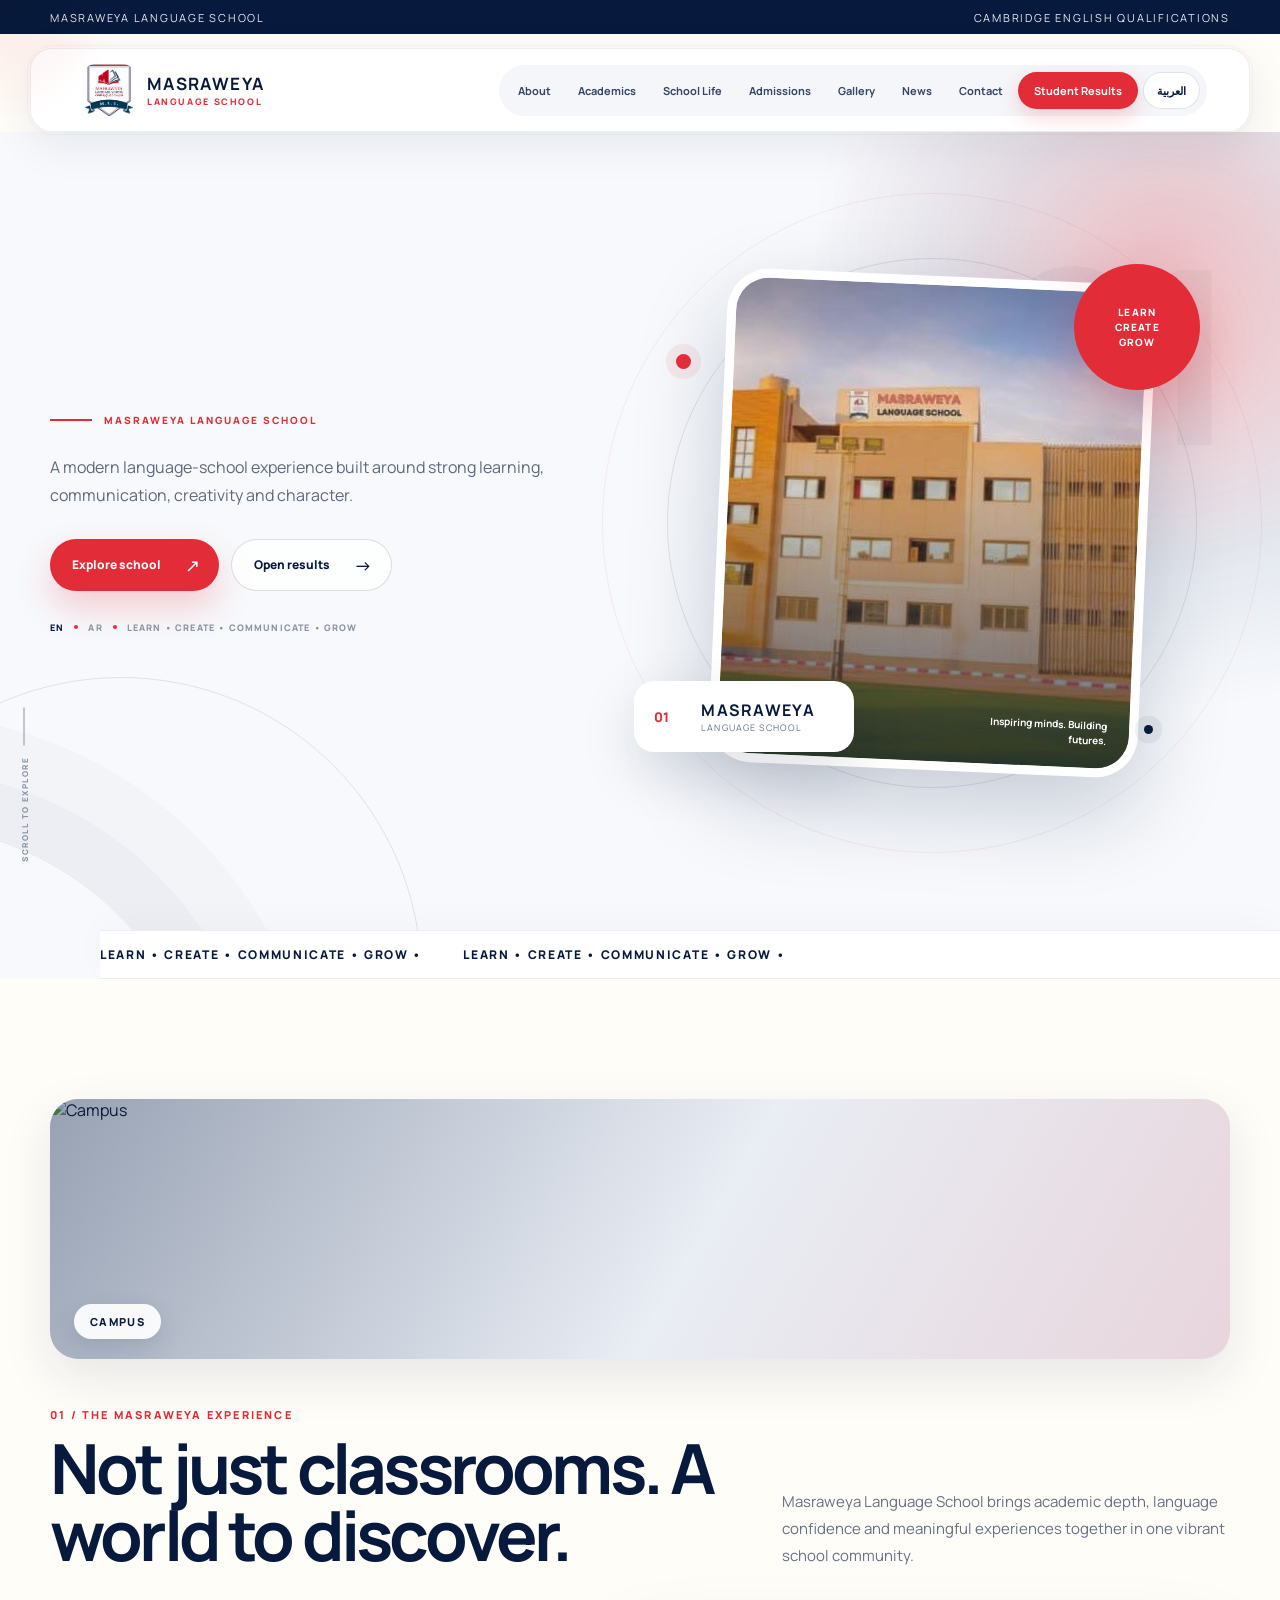
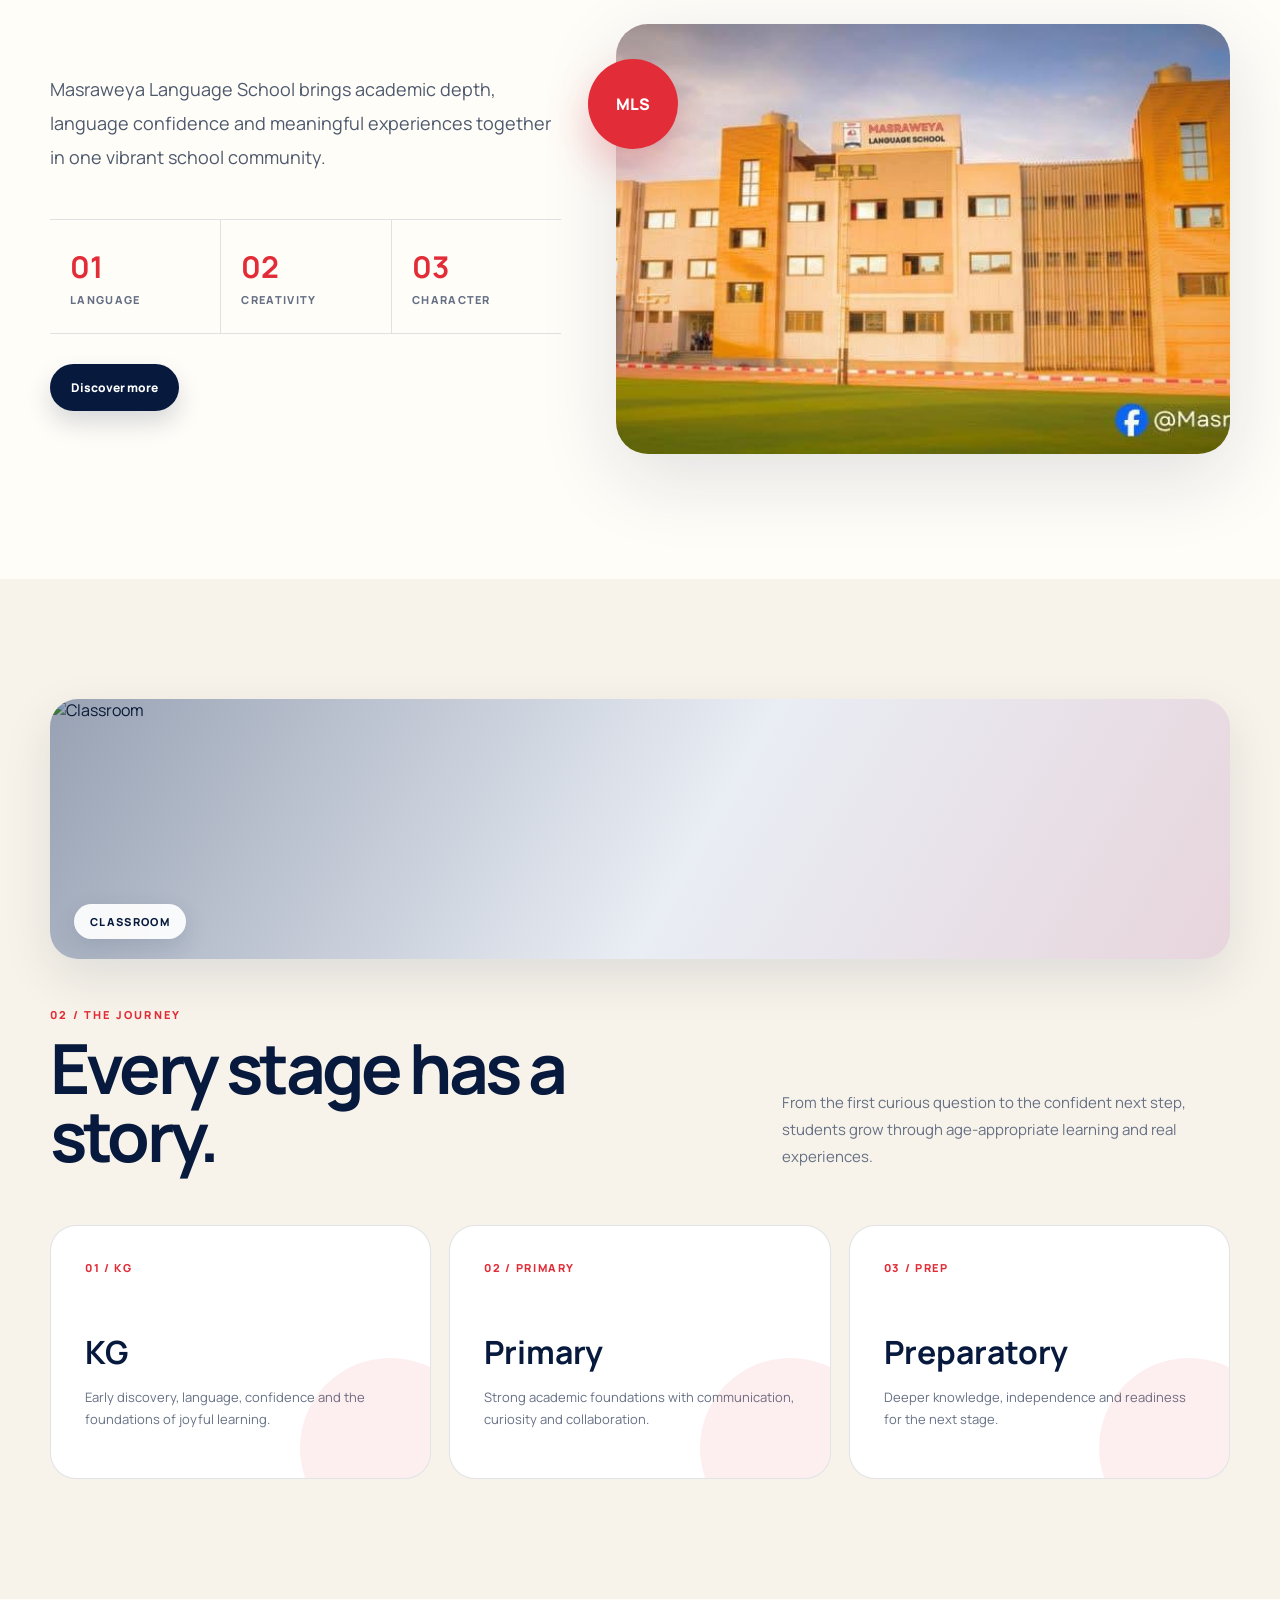
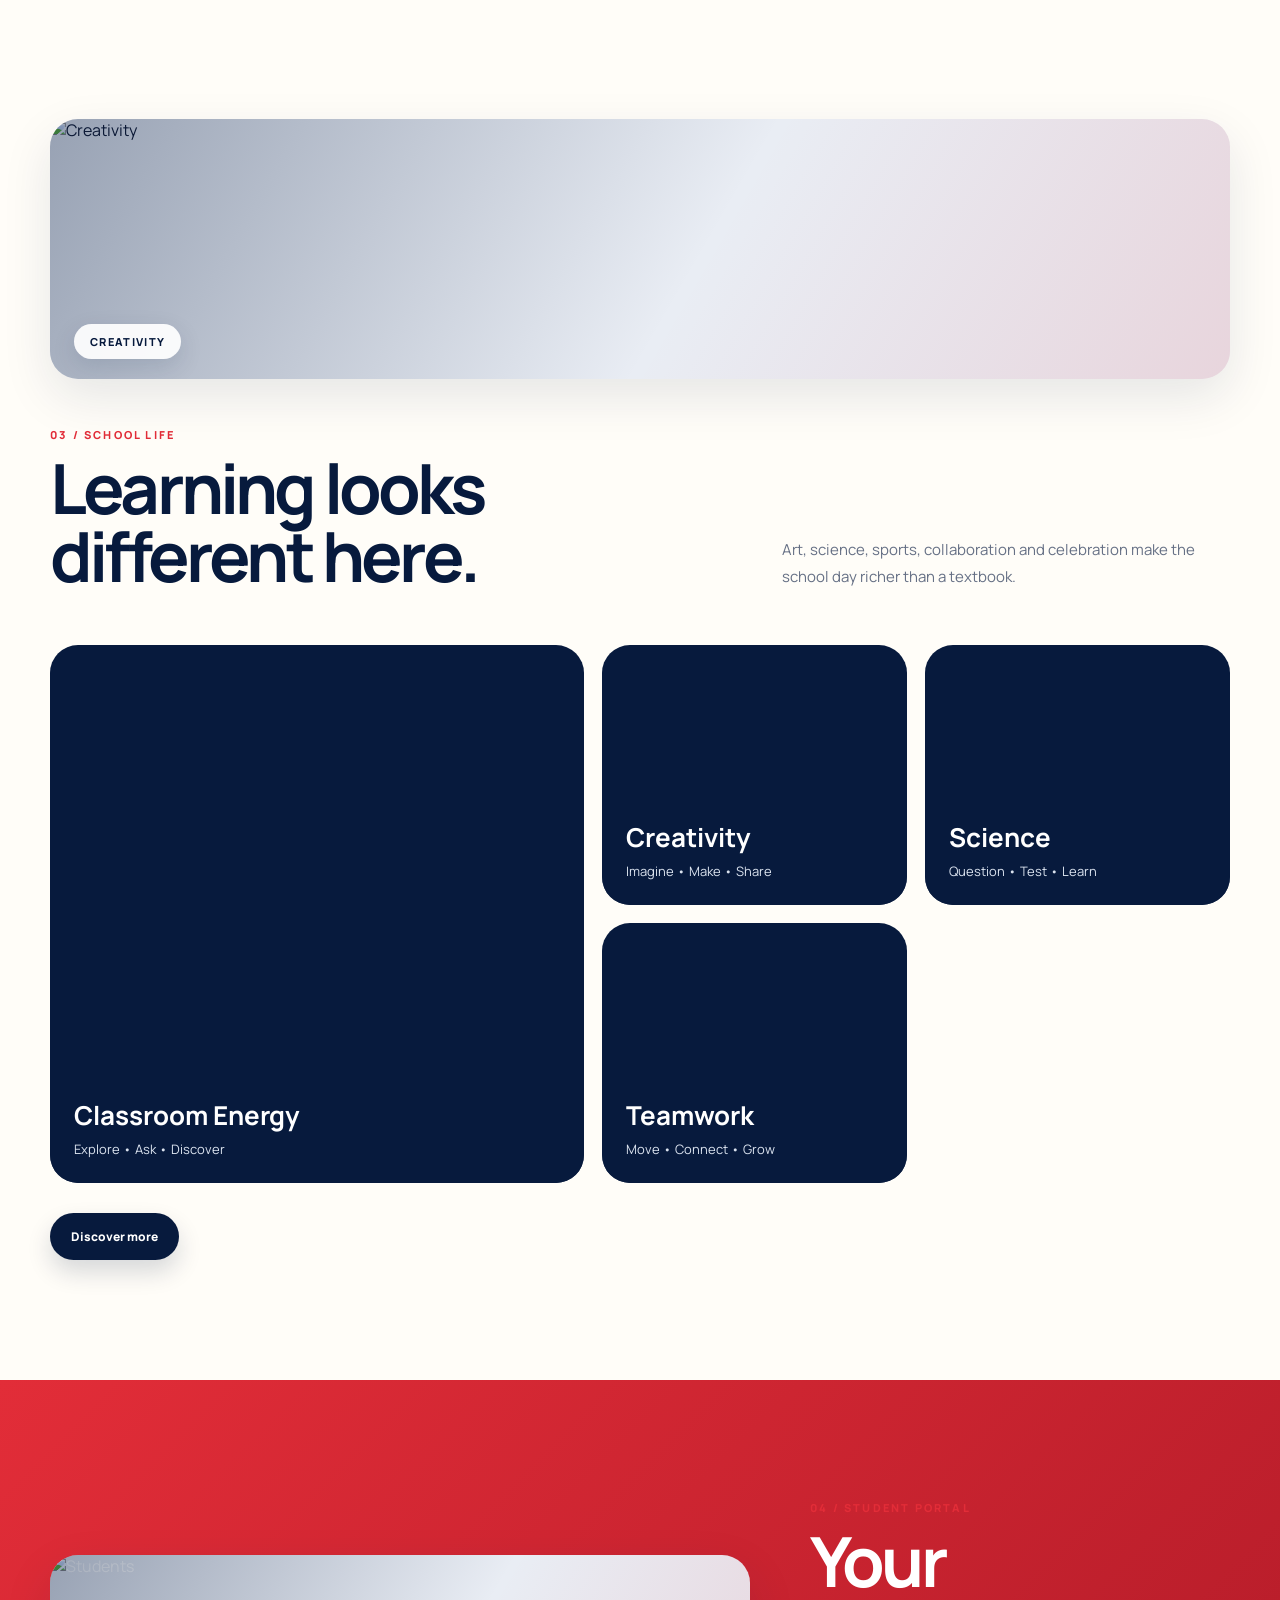
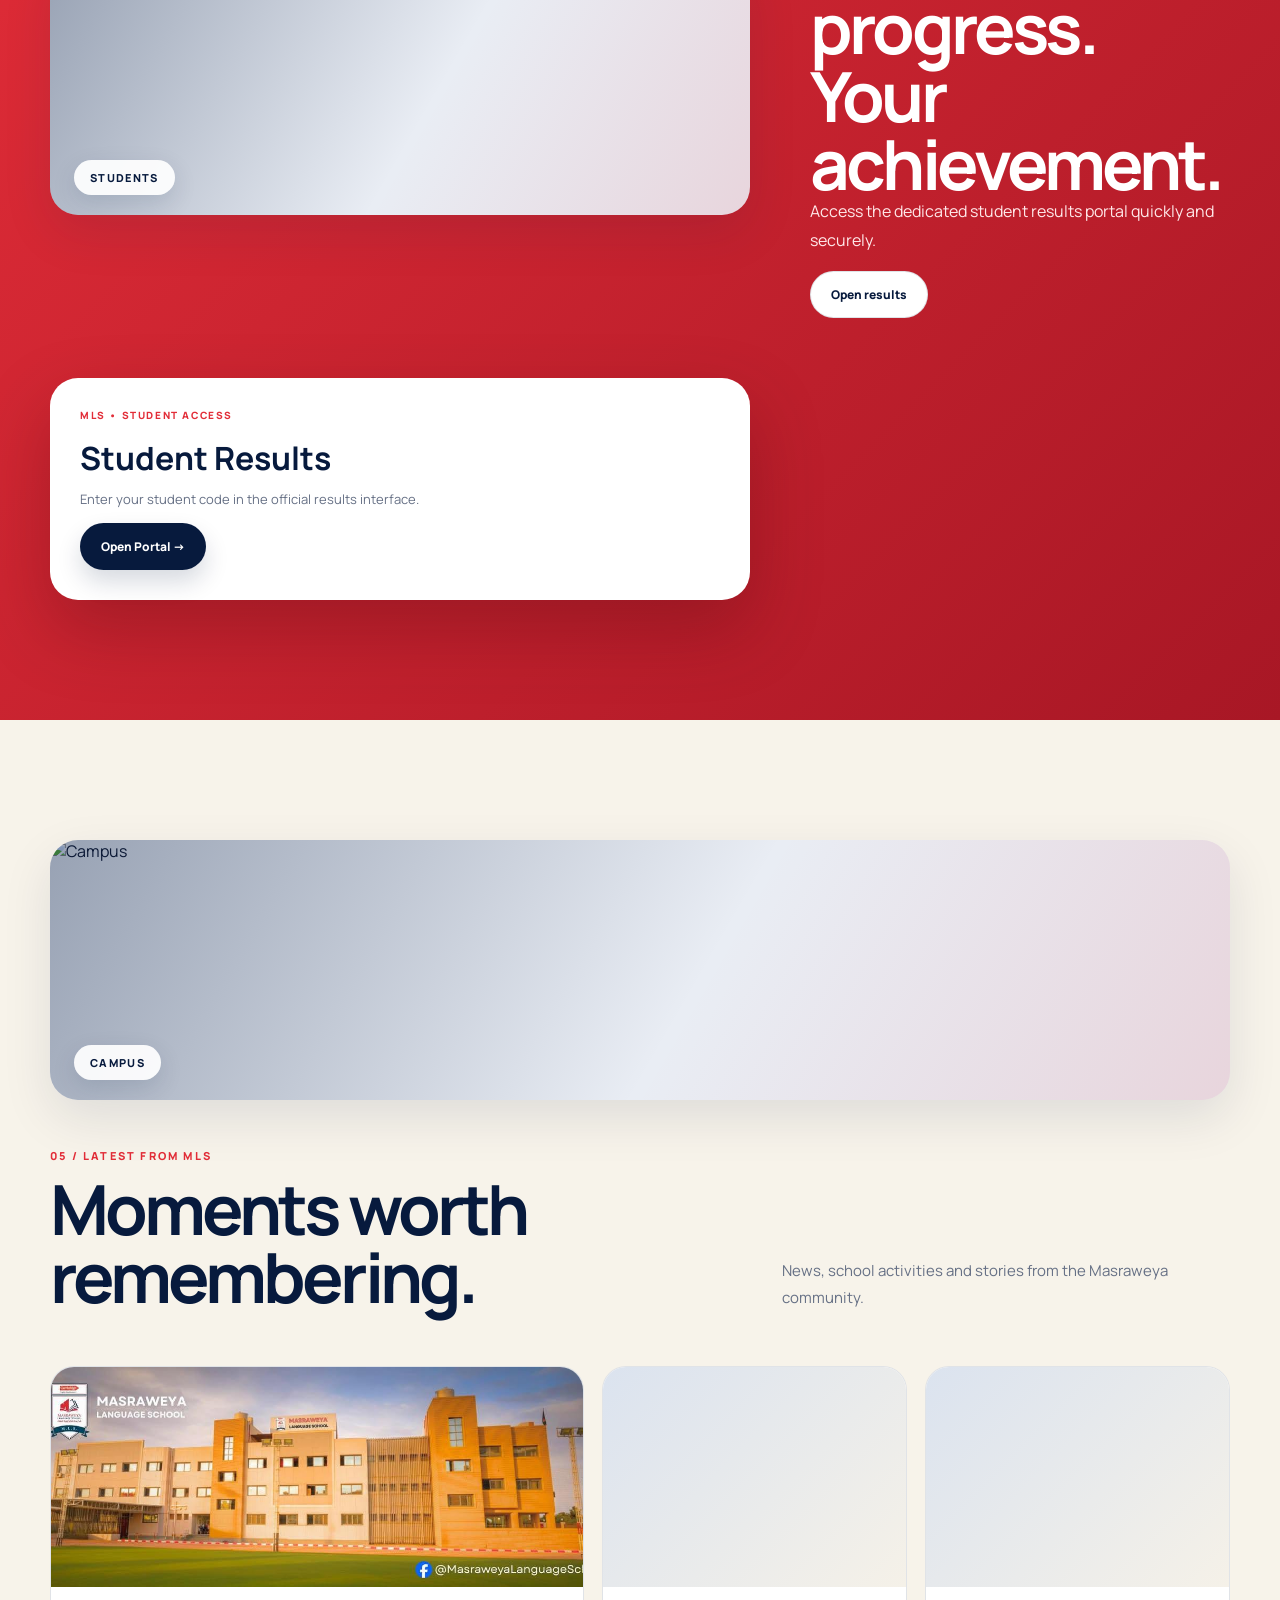
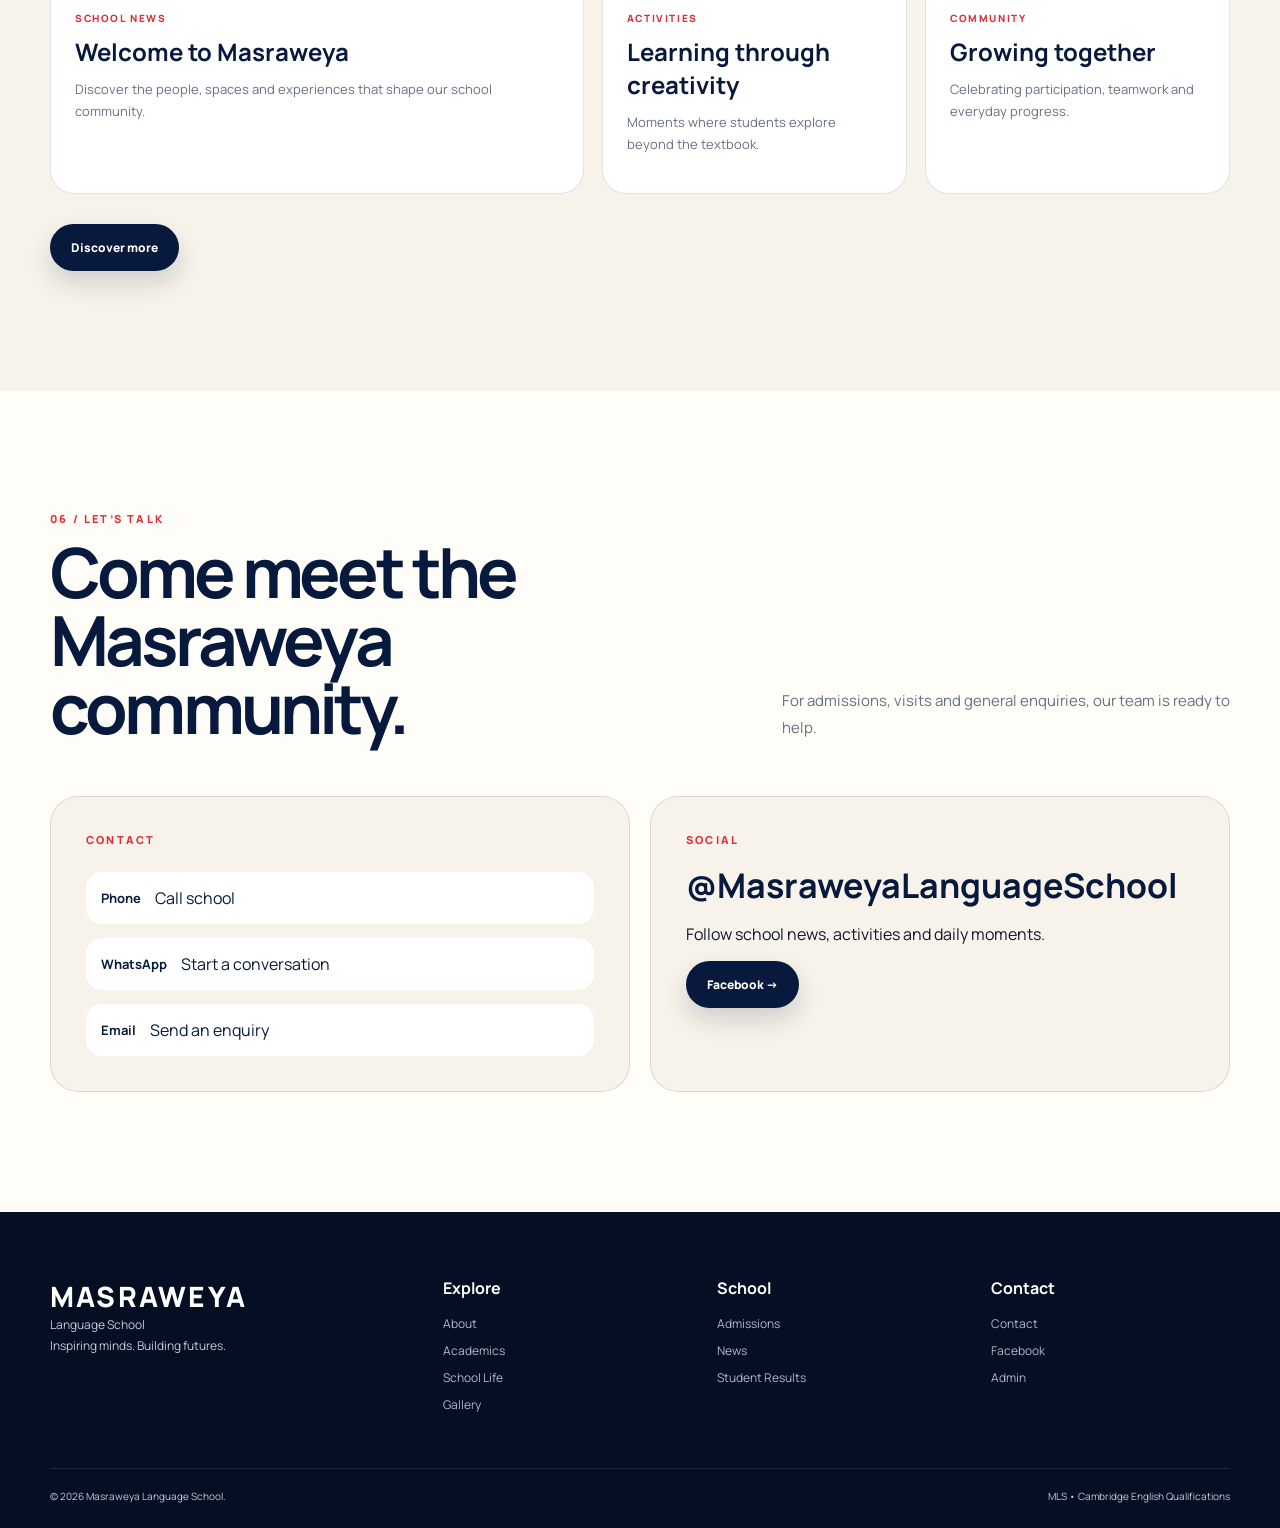
==== commit 8aec33ce: "Add files via upload" ====
--- a/index.html
+++ b/index.html
@@ -1,4 +1,4 @@
-<!doctype html><html lang="en"><head><meta charset="utf-8"><meta name="viewport" content="width=device-width,initial-scale=1"><meta name="description" content="Masraweya Language School"><title>Masraweya Language School</title><link rel="stylesheet" href="styles.css"></head><body><div class="cursor-glow"></div><div class="topline"><div class="container"><span>MASRAWEYA LANGUAGE SCHOOL</span><span>CAMBRIDGE ENGLISH QUALIFICATIONS</span></div></div><header class="site-header creative-header"><div class="container nav-wrap"><a class="brand" href="index.html"><img src="assets/masraweya-mark.jpg" alt="Masraweya logo"><div><strong>MASRAWEYA</strong><span>LANGUAGE SCHOOL</span></div></a><nav class="site-nav" id="siteNav"><a href="#about" data-i18n="nav.about">About</a><a href="#academics" data-i18n="nav.academics">Academics</a><a href="#life" data-i18n="nav.life">School Life</a><a href="admissions.html" data-i18n="nav.admissions">Admissions</a><a href="gallery.html" data-i18n="nav.gallery">Gallery</a><a href="news.html" data-i18n="nav.news">News</a><a href="contact.html" data-i18n="nav.contact">Contact</a><a class="nav-results" data-results-link href="results.html" data-i18n="nav.results">Student Results</a><button class="lang-btn" type="button" data-lang-toggle data-lang-switch>العربية</button></nav><button class="menu-toggle" aria-label="menu">☰</button></div></header>
+<!doctype html><html lang="en"><head><meta charset="utf-8"><meta name="viewport" content="width=device-width,initial-scale=1"><meta name="description" content="Masraweya Language School"><title>Masraweya Language School</title><link rel="stylesheet" href="styles.css"><script src="supabase-config.js"></script><script src="cms-defaults.js"></script><script src="cms-public.js"></script></head><body><div class="cursor-glow"></div><div class="topline"><div class="container"><span>MASRAWEYA LANGUAGE SCHOOL</span><span>CAMBRIDGE ENGLISH QUALIFICATIONS</span></div></div><header class="site-header creative-header"><div class="container nav-wrap"><a class="brand" href="index.html"><img src="assets/masraweya-mark.jpg" alt="Masraweya logo"><div><strong>MASRAWEYA</strong><span>LANGUAGE SCHOOL</span></div></a><nav class="site-nav" id="siteNav"><a href="#about" data-i18n="nav.about">About</a><a href="#academics" data-i18n="nav.academics">Academics</a><a href="#life" data-i18n="nav.life">School Life</a><a href="admissions.html" data-i18n="nav.admissions">Admissions</a><a href="gallery.html" data-i18n="nav.gallery">Gallery</a><a href="news.html" data-i18n="nav.news">News</a><a href="contact.html" data-i18n="nav.contact">Contact</a><a class="nav-results" data-results-link href="results.html" data-i18n="nav.results">Student Results</a><button class="lang-btn" type="button" data-lang-toggle data-lang-switch>العربية</button></nav><button class="menu-toggle" aria-label="menu">☰</button></div></header>
 <main><section class="hero hero-v2" aria-label="Masraweya Language School introduction">
   <div class="hero-bg-shape shape-one"></div>
   <div class="hero-bg-shape shape-two"></div>
@@ -6,8 +6,8 @@
   <div class="container hero-v2-grid">
     <div class="hero-v2-copy">
       <div class="hero-v2-meta reveal"><span class="meta-line"></span><span data-i18n="home.eyebrow">MASRAWEYA LANGUAGE SCHOOL</span></div>
-      <h1 class="hero-v2-title reveal delay-1">Where curious minds <em>become confident futures.</em></h1>
-      <p class="hero-v2-desc reveal delay-2" data-i18n="home.desc">A modern language-school experience built around strong learning, communication, creativity and character.</p>
+      <h1 class="hero-v2-title reveal delay-1"><span data-cms="home.title"></span></h1>
+      <p class="hero-v2-desc reveal delay-2" data-cms="home.desc" data-i18n="home.desc">A modern language-school experience built around strong learning, communication, creativity and character.</p>
       <div class="hero-v2-actions reveal delay-3">
         <a class="hero-v2-primary" href="#about"><span data-i18n="ui.learn">Explore school</span><b>↗</b></a>
         <a class="hero-v2-secondary" data-results-link href="results.html"><span data-i18n="ui.results">Open results</span><b>→</b></a>
@@ -19,7 +19,7 @@
     <div class="hero-v2-visual reveal delay-2">
       <div class="visual-orbit orbit-a"></div><div class="visual-orbit orbit-b"></div>
       <div class="campus-card">
-        <div class="campus-image"><img src="assets/school-building.jpg" alt="Masraweya Language School building"></div>
+        <div class="campus-image"><img data-cms-image="home.heroImage" src="assets/school-building.jpg" alt="Masraweya Language School building"></div>
         <div class="campus-overlay"><span>MLS</span><b data-i18n="home.tagline">Inspiring minds. Building futures.</b></div>
       </div>
       <div class="hero-v2-badge"><span>LEARN</span><span>CREATE</span><span>GROW</span></div>
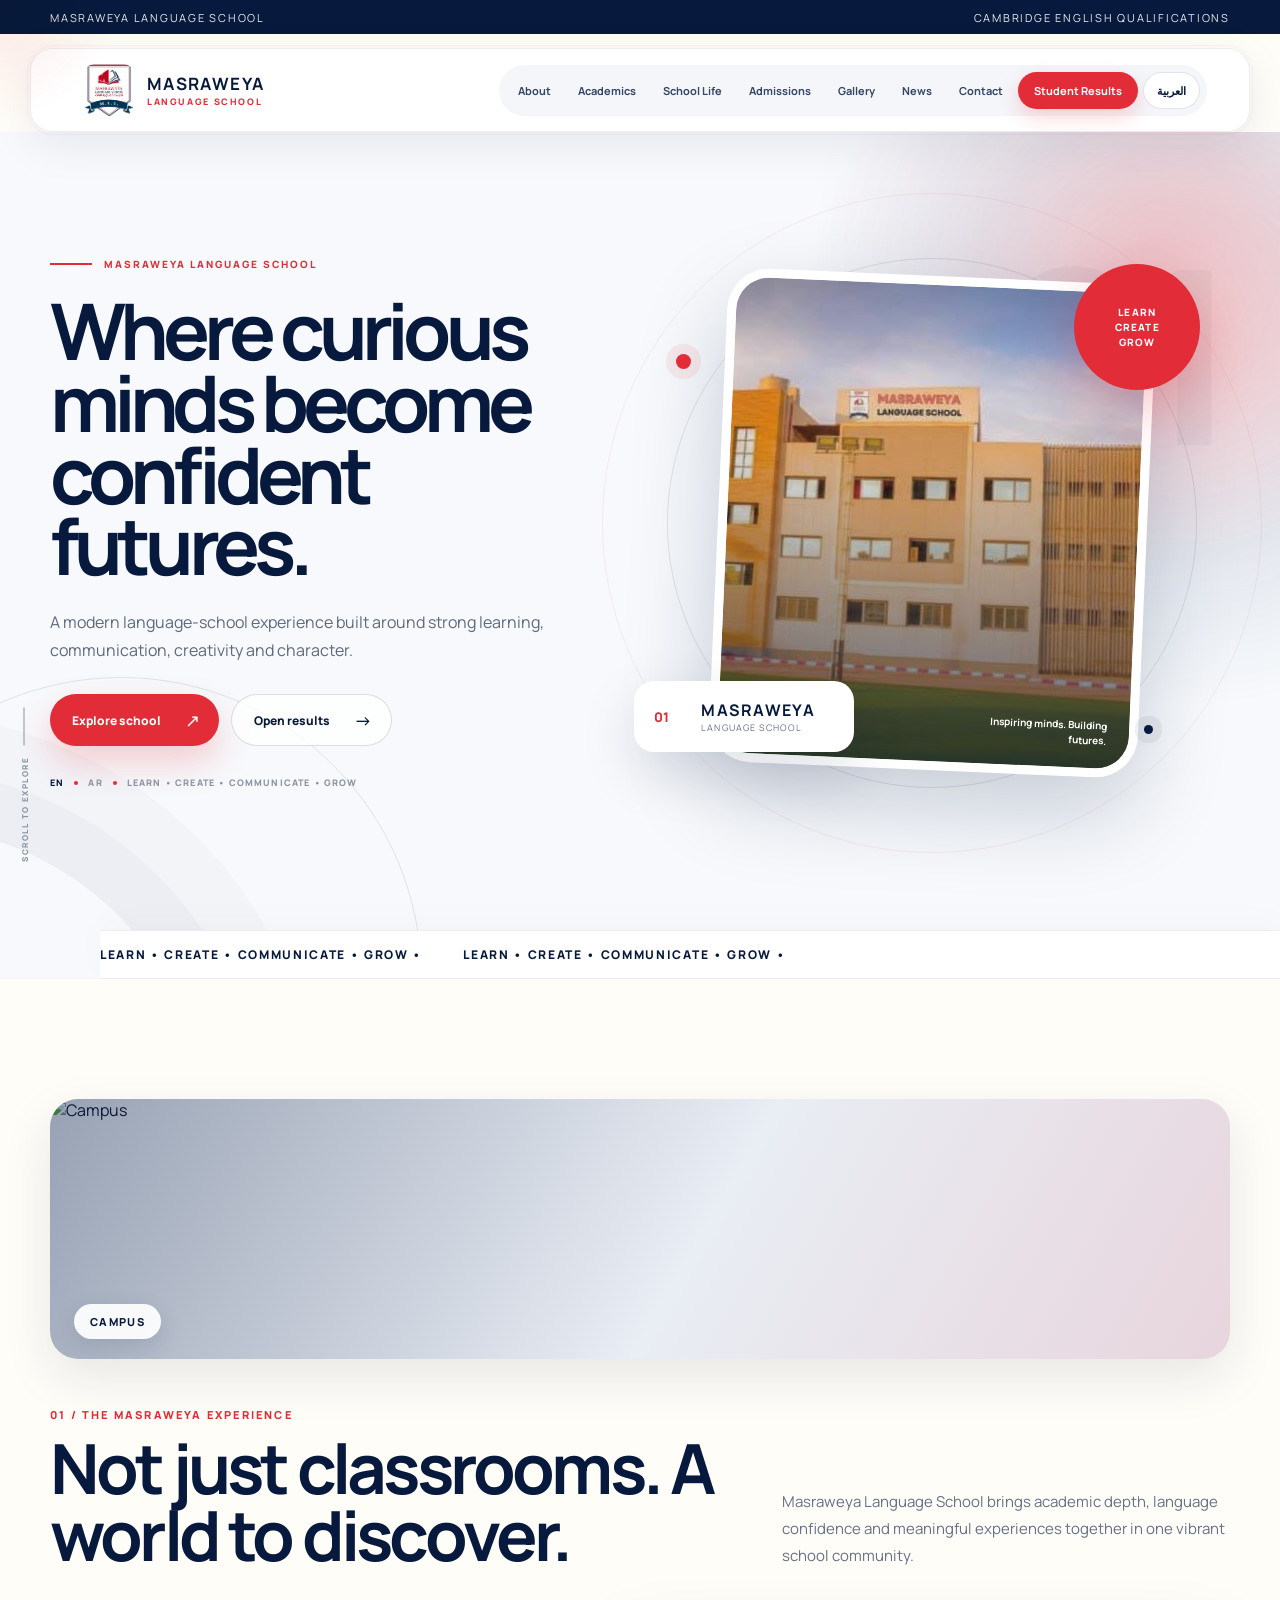
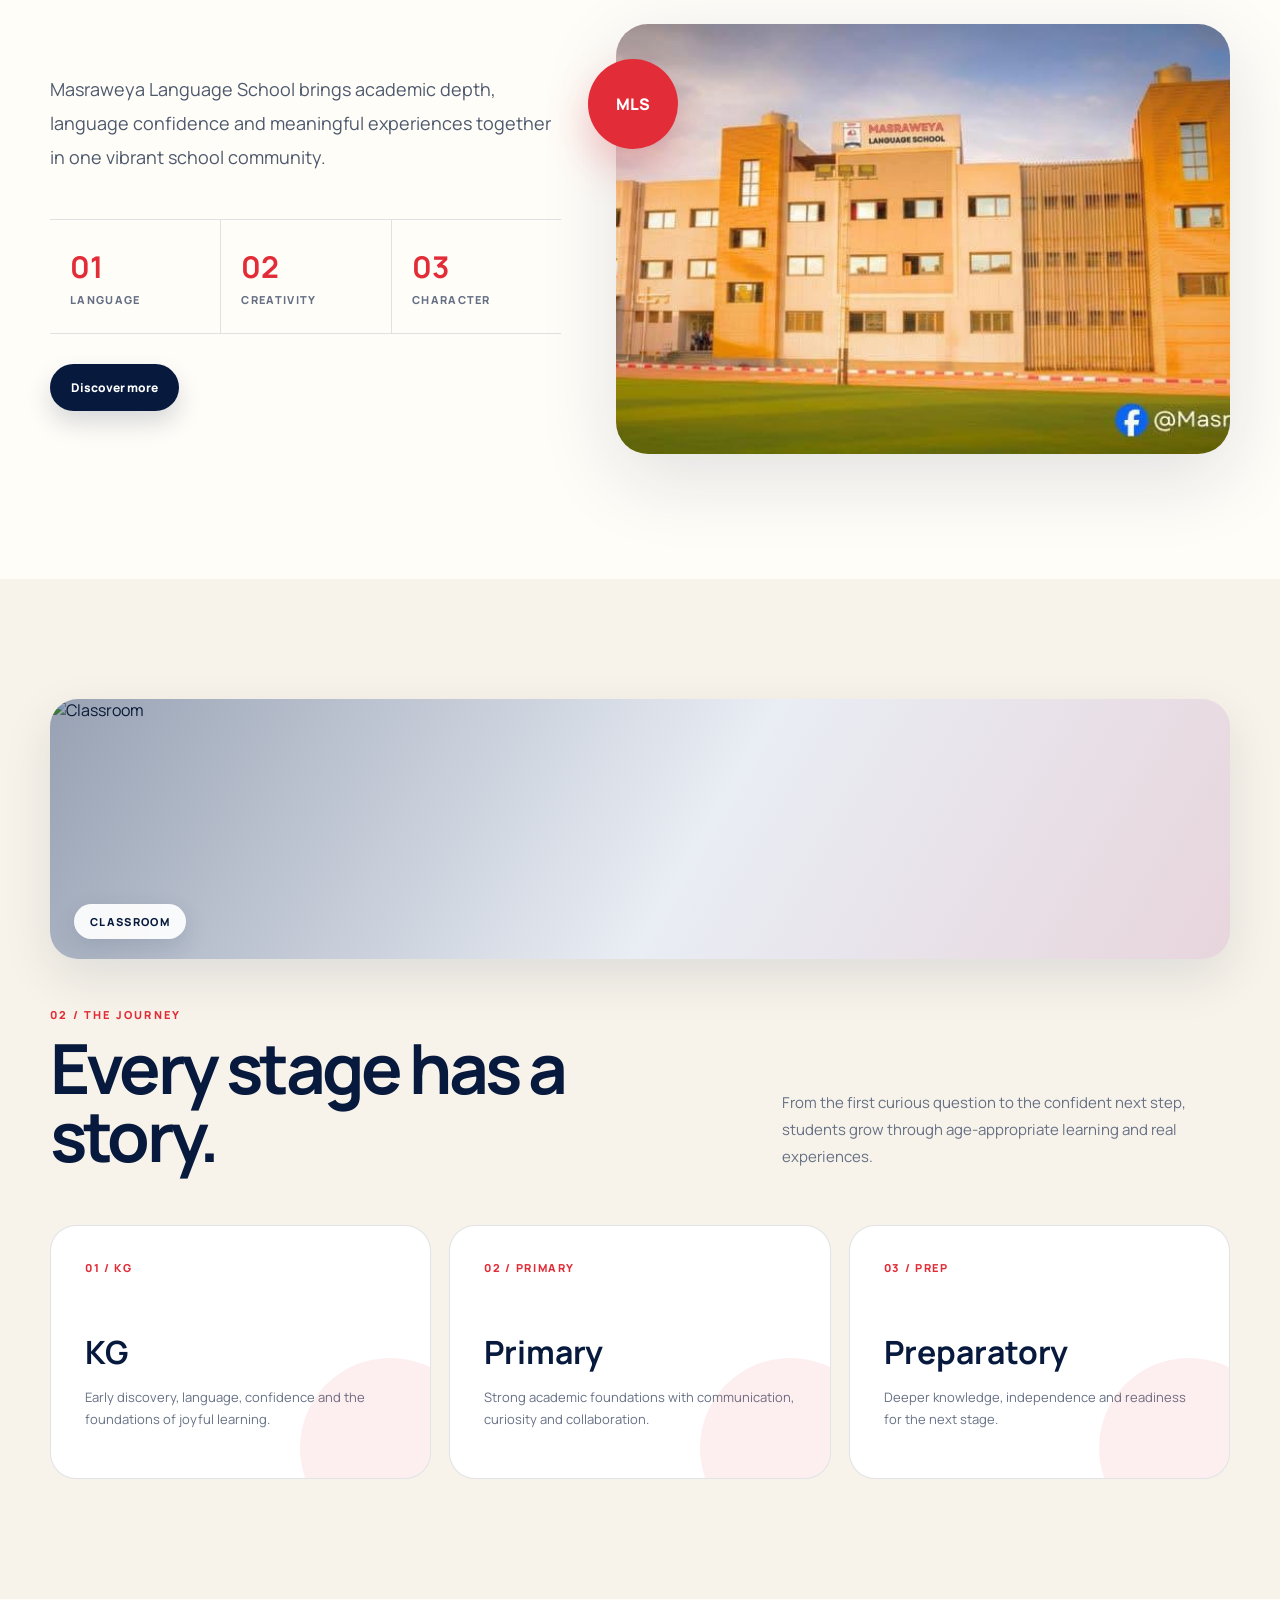
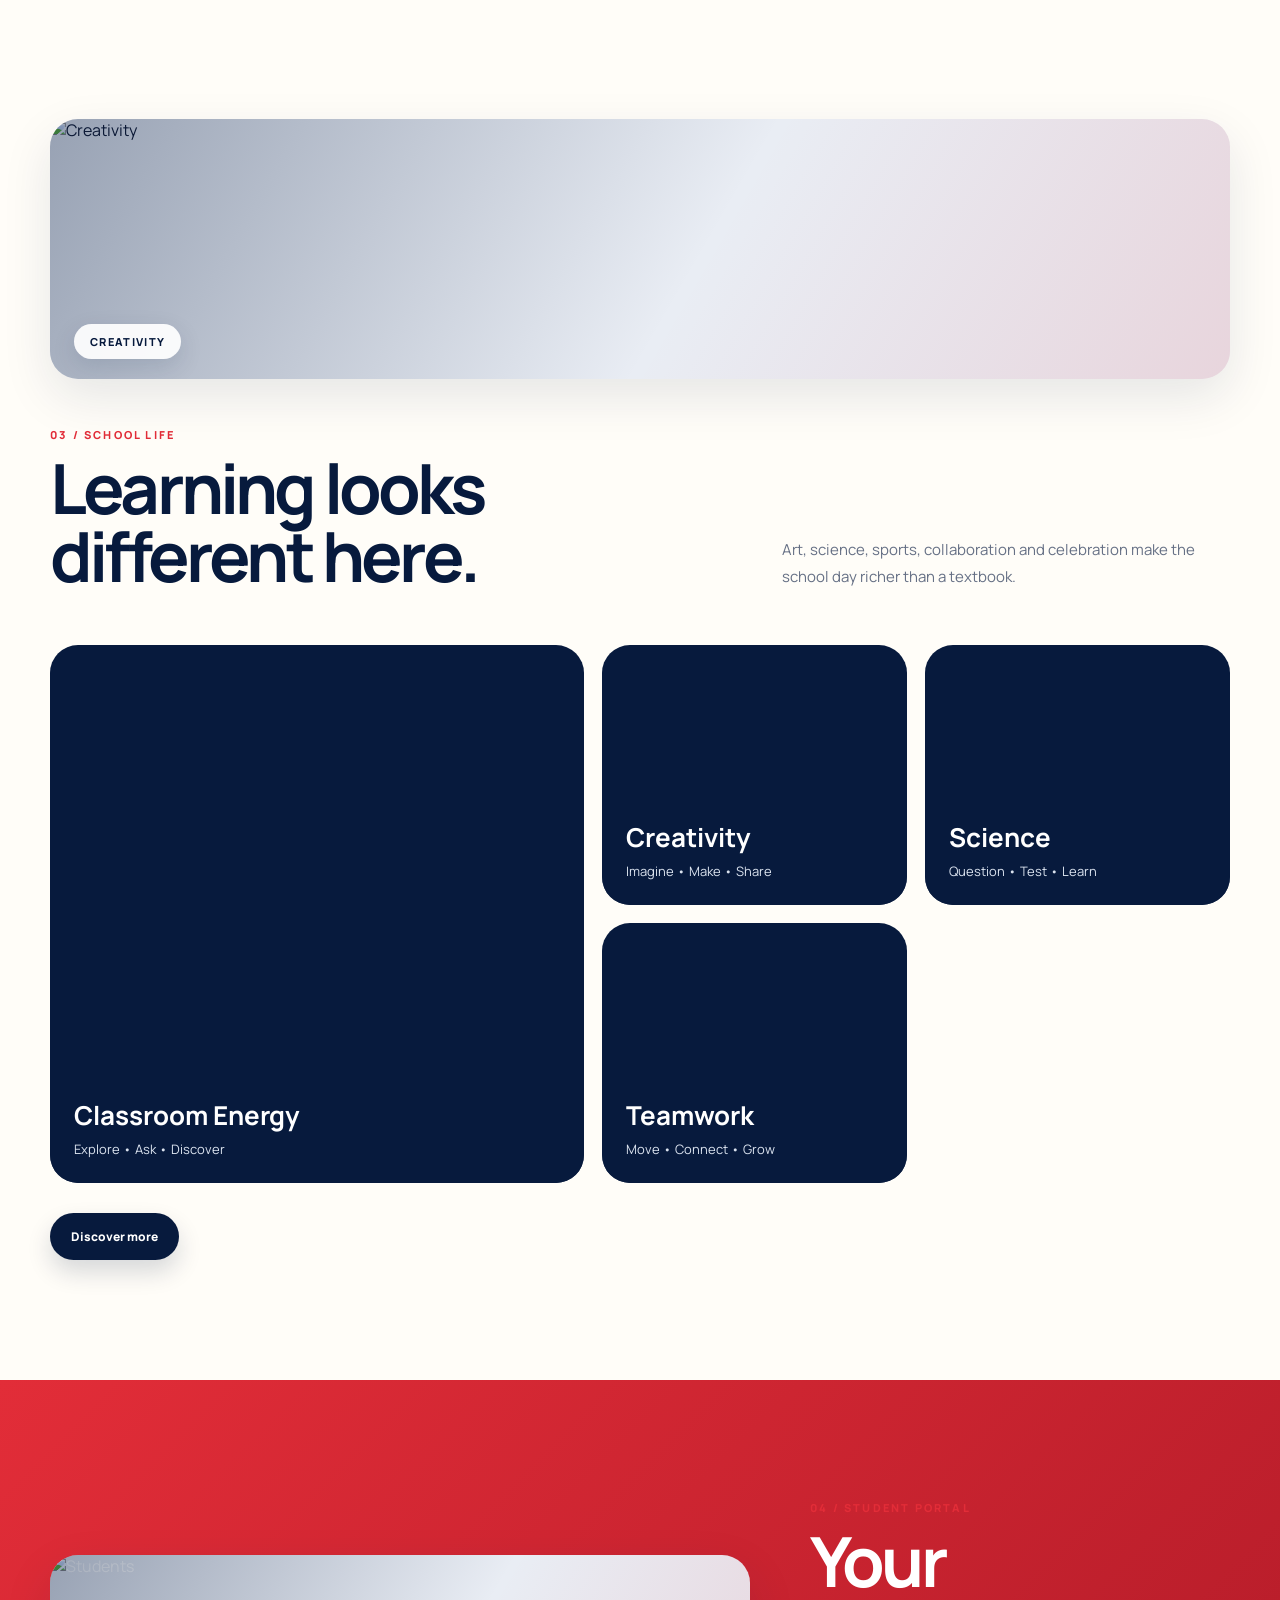
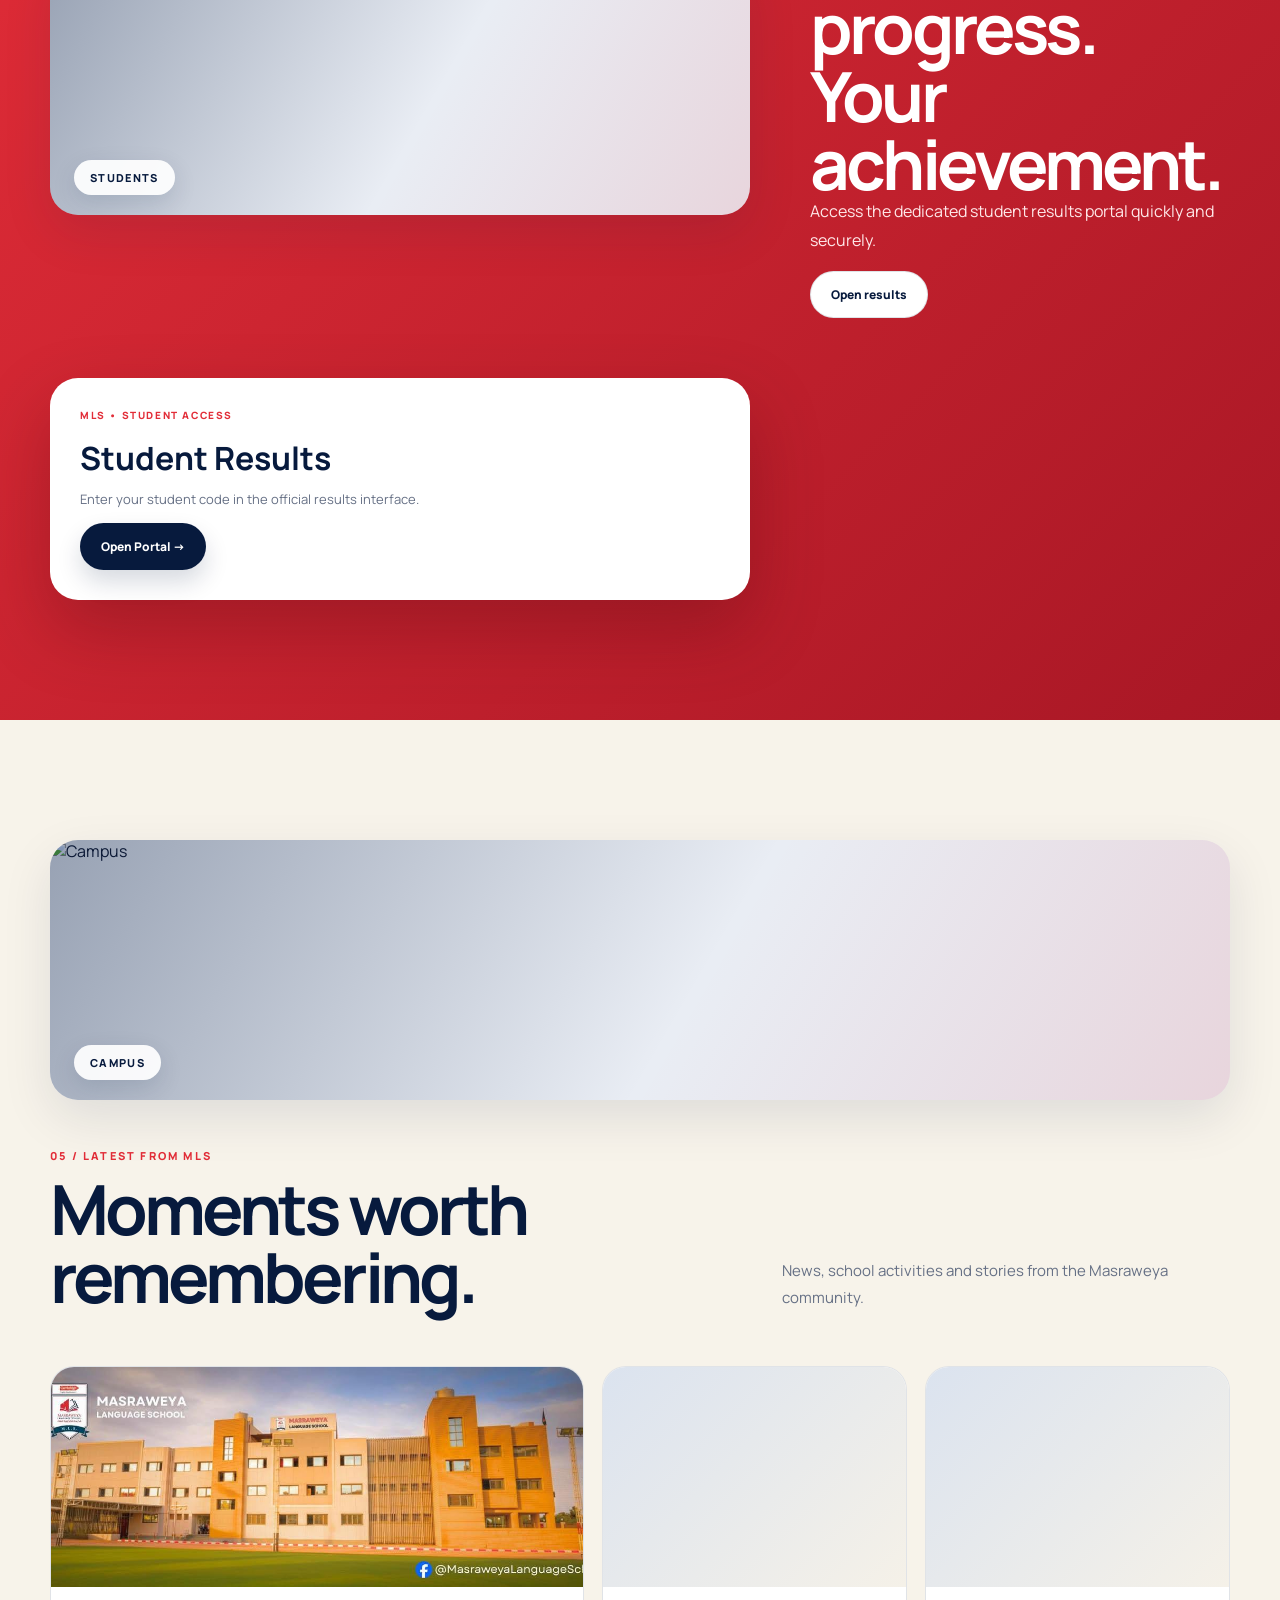
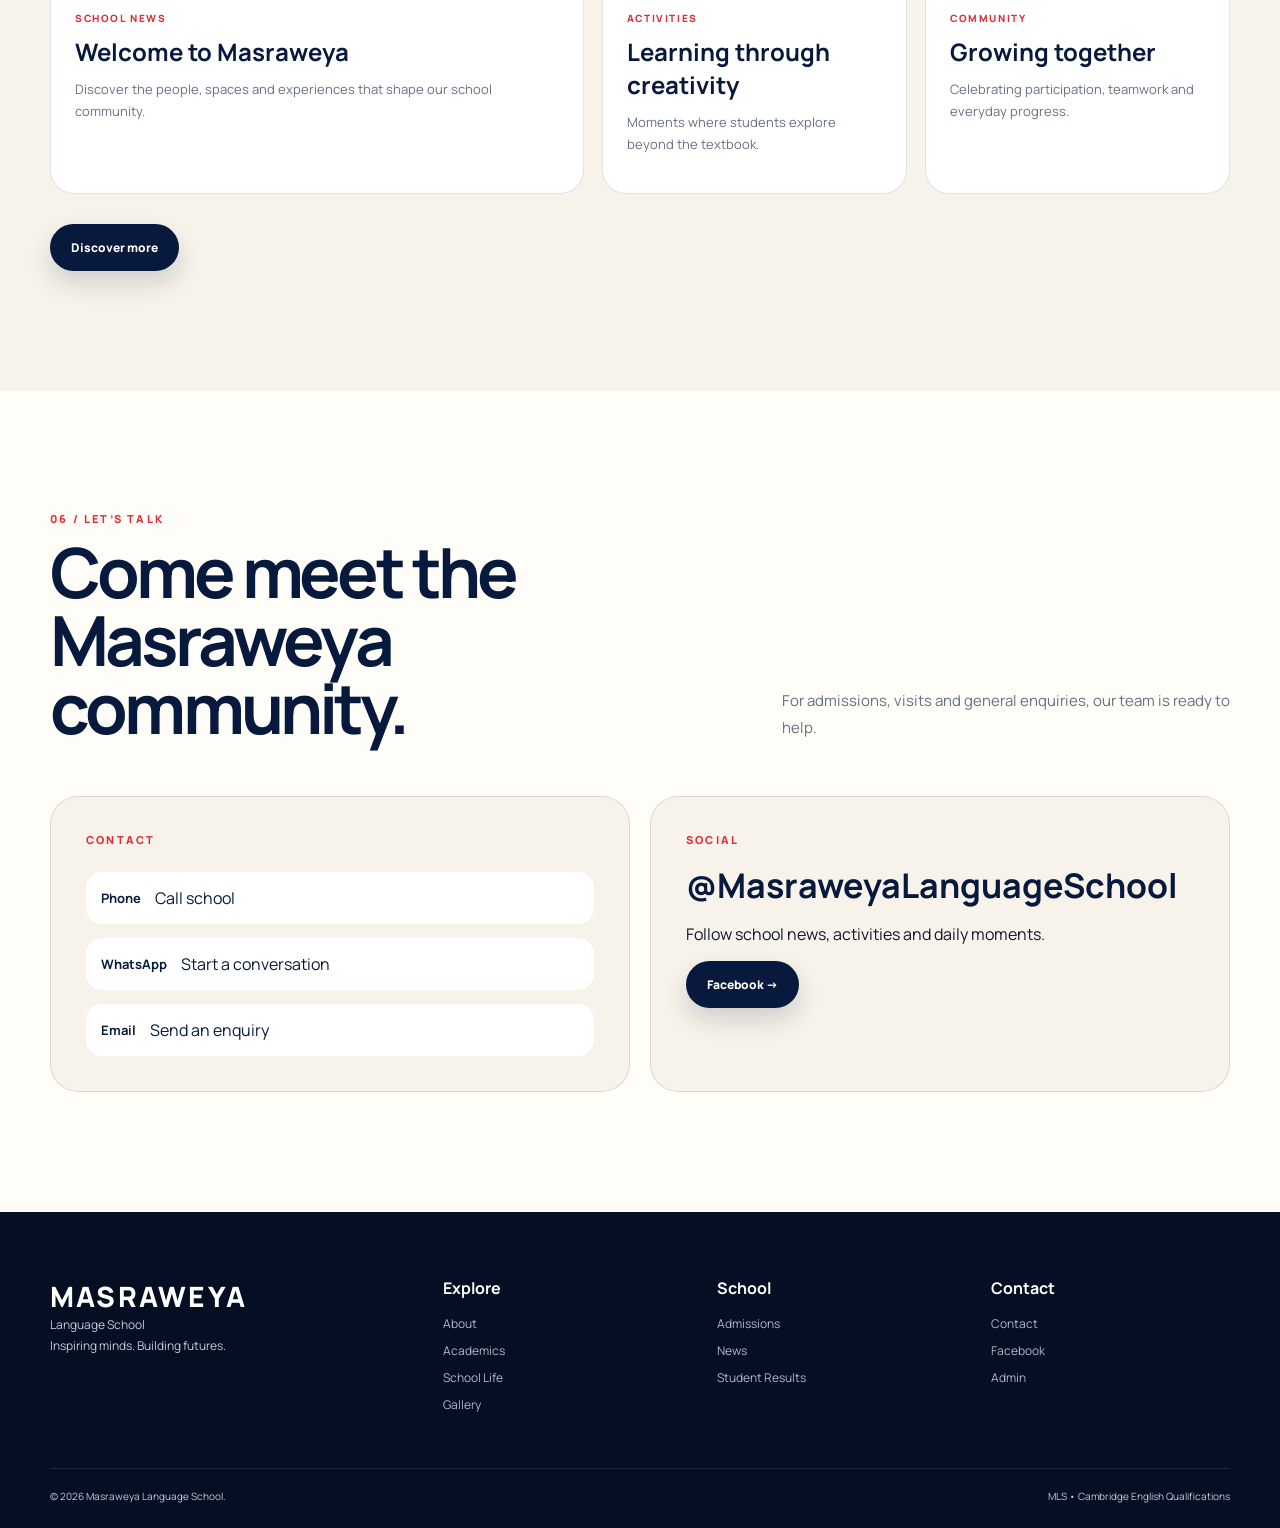
==== commit e5107fd7: "Add files via upload" ====
--- a/index.html
+++ b/index.html
@@ -1,4 +1,4 @@
-<!doctype html><html lang="en"><head><meta charset="utf-8"><meta name="viewport" content="width=device-width,initial-scale=1"><meta name="description" content="Masraweya Language School"><title>Masraweya Language School</title><link rel="stylesheet" href="styles.css"><script src="supabase-config.js"></script><script src="cms-defaults.js"></script><script src="cms-public.js"></script></head><body><div class="cursor-glow"></div><div class="topline"><div class="container"><span>MASRAWEYA LANGUAGE SCHOOL</span><span>CAMBRIDGE ENGLISH QUALIFICATIONS</span></div></div><header class="site-header creative-header"><div class="container nav-wrap"><a class="brand" href="index.html"><img src="assets/masraweya-mark.jpg" alt="Masraweya logo"><div><strong>MASRAWEYA</strong><span>LANGUAGE SCHOOL</span></div></a><nav class="site-nav" id="siteNav"><a href="#about" data-i18n="nav.about">About</a><a href="#academics" data-i18n="nav.academics">Academics</a><a href="#life" data-i18n="nav.life">School Life</a><a href="admissions.html" data-i18n="nav.admissions">Admissions</a><a href="gallery.html" data-i18n="nav.gallery">Gallery</a><a href="news.html" data-i18n="nav.news">News</a><a href="contact.html" data-i18n="nav.contact">Contact</a><a class="nav-results" data-results-link href="results.html" data-i18n="nav.results">Student Results</a><button class="lang-btn" type="button" data-lang-toggle data-lang-switch>العربية</button></nav><button class="menu-toggle" aria-label="menu">☰</button></div></header>
+<!doctype html><html lang="en"><head><meta charset="utf-8"><meta name="viewport" content="width=device-width,initial-scale=1"><meta name="description" content="Masraweya Language School"><title>Masraweya Language School</title><link rel="stylesheet" href="styles.css"><script src="supabase-config.js"></script><script src="cms-defaults.js"></script><script src="cms-public.js"></script></head><body><div class="cursor-glow"></div><div class="topline"><div class="container"><span>MASRAWEYA LANGUAGE SCHOOL</span><span>CAMBRIDGE ENGLISH QUALIFICATIONS</span></div></div><header class="site-header creative-header"><div class="container nav-wrap"><a class="brand" href="index.html"><img data-cms-image="site.logo" src="assets/masraweya-mark.jpg" alt="Masraweya logo"><div><strong>MASRAWEYA</strong><span>LANGUAGE SCHOOL</span></div></a><nav class="site-nav" id="siteNav"><a href="#about" data-i18n="nav.about">About</a><a href="#academics" data-i18n="nav.academics">Academics</a><a href="#life" data-i18n="nav.life">School Life</a><a href="admissions.html" data-i18n="nav.admissions">Admissions</a><a href="gallery.html" data-i18n="nav.gallery">Gallery</a><a href="news.html" data-i18n="nav.news">News</a><a href="contact.html" data-i18n="nav.contact">Contact</a><a class="nav-results" data-results-link href="results.html" data-i18n="nav.results">Student Results</a><button class="lang-btn" type="button" data-lang-toggle data-lang-switch>العربية</button></nav><button class="menu-toggle" aria-label="menu">☰</button></div></header>
 <main><section class="hero hero-v2" aria-label="Masraweya Language School introduction">
   <div class="hero-bg-shape shape-one"></div>
   <div class="hero-bg-shape shape-two"></div>
@@ -30,10 +30,10 @@
   <div class="hero-v2-scroll"><span>SCROLL TO EXPLORE</span><b></b></div>
   <div class="container hero-v2-ticker"><div class="ticker"><div class="ticker-track"><span data-i18n="home.ticker">LEARN • CREATE • COMMUNICATE • GROW •</span><span data-i18n="home.ticker">LEARN • CREATE • COMMUNICATE • GROW •</span></div></div></div>
 </section>
-<section class="section" id="about"><div class="container"><div class="section-visual reveal"><img src="https://images.pexels.com/photos/8926835/pexels-photo-8926835.jpeg?auto=compress&cs=tinysrgb&w=1400" alt="Campus" loading="lazy"><span>Campus</span></div><div class="section-head reveal"><div><div class="kicker" data-i18n="home.aboutK">01 / THE MASRAWEYA EXPERIENCE</div><h2 data-i18n="home.aboutT">Not just classrooms.<br>A world to discover.</h2></div><p data-i18n="home.aboutP">Masraweya Language School brings academic depth, language confidence and meaningful experiences together in one vibrant school community.</p></div><div class="experience-grid"><div class="experience-copy reveal"><p data-i18n="home.aboutP">Education at Masraweya is designed as an experience: strong foundations, confident communication, creativity, collaboration and character.</p><div class="stats"><div class="stat"><b>01</b><span data-i18n="home.stat1">Language</span></div><div class="stat"><b>02</b><span data-i18n="home.stat2">Creativity</span></div><div class="stat"><b>03</b><span data-i18n="home.stat3">Character</span></div></div><div class="hero-actions"><a class="btn btn-primary" href="about.html" data-i18n="ui.more">Discover more</a></div></div><div class="experience-image reveal delay-1"><img src="assets/school-building.jpg" alt="School campus"></div></div></div></section>
-<section class="section cream" id="academics"><div class="container"><div class="section-visual reveal"><img src="https://images.pexels.com/photos/8617940/pexels-photo-8617940.jpeg?auto=compress&cs=tinysrgb&w=1400" alt="Classroom" loading="lazy"><span>Classroom</span></div><div class="section-head reveal"><div><div class="kicker" data-i18n="home.journeyK">02 / THE JOURNEY</div><h2 data-i18n="home.journeyT">Every stage has a story.</h2></div><p data-i18n="home.journeyP">From the first curious question to the confident next step, students grow through age-appropriate learning and real experiences.</p></div><div class="journey-grid"><article class="journey-card reveal"><div class="num">01 / KG</div><h3>KG</h3><p>Early discovery, language, confidence and the foundations of joyful learning.</p></article><article class="journey-card reveal delay-1"><div class="num">02 / PRIMARY</div><h3>Primary</h3><p>Strong academic foundations with communication, curiosity and collaboration.</p></article><article class="journey-card reveal delay-2"><div class="num">03 / PREP</div><h3>Preparatory</h3><p>Deeper knowledge, independence and readiness for the next stage.</p></article></div></div></section>
-<section class="section" id="life"><div class="container"><div class="section-visual reveal"><img src="https://images.pexels.com/photos/8927022/pexels-photo-8927022.jpeg?auto=compress&cs=tinysrgb&w=1400" alt="Creativity" loading="lazy"><span>Creativity</span></div><div class="section-head reveal"><div><div class="kicker" data-i18n="home.lifeK">03 / SCHOOL LIFE</div><h2 data-i18n="home.lifeT">Learning looks different here.</h2></div><p data-i18n="home.lifeP">Art, science, sports, collaboration and celebration make the school day richer than a textbook.</p></div><div class="life-grid"><article class="life-card large reveal" style="background-image:url('https://images.pexels.com/photos/8466701/pexels-photo-8466701.jpeg?auto=compress&cs=tinysrgb&w=1200')"><div class="life-content"><h3>Classroom Energy</h3><p>Explore • Ask • Discover</p></div></article><article class="life-card reveal delay-1" style="background-image:url('https://images.pexels.com/photos/8927022/pexels-photo-8927022.jpeg?auto=compress&cs=tinysrgb&w=900')"><div class="life-content"><h3>Creativity</h3><p>Imagine • Make • Share</p></div></article><article class="life-card reveal delay-2" style="background-image:url('https://images.pexels.com/photos/8923701/pexels-photo-8923701.jpeg?auto=compress&cs=tinysrgb&w=900')"><div class="life-content"><h3>Science</h3><p>Question • Test • Learn</p></div></article><article class="life-card reveal delay-1" style="background-image:url('https://images.pexels.com/photos/8382219/pexels-photo-8382219.jpeg?auto=compress&cs=tinysrgb&w=900')"><div class="life-content"><h3>Teamwork</h3><p>Move • Connect • Grow</p></div></article></div><div class="hero-actions"><a class="btn btn-primary" href="activities.html" data-i18n="ui.more">Discover more</a></div></div></section>
-<section class="section results-banner"><div class="container"><div class="section-visual reveal"><img src="https://images.pexels.com/photos/12506795/pexels-photo-12506795.jpeg?auto=compress&cs=tinysrgb&w=1400" alt="Students" loading="lazy"><span>Students</span></div><div class="reveal"><div class="kicker" data-i18n="home.resultK">04 / STUDENT PORTAL</div><h2 data-i18n="home.resultT">Your progress.<br>Your achievement.</h2><p data-i18n="home.resultP">Access the dedicated student results portal quickly and securely.</p><a class="btn btn-ghost" data-results-link href="results.html" data-i18n="ui.results">Open results</a></div><div class="portal-card reveal delay-1"><div class="mini">MLS • STUDENT ACCESS</div><h3>Student Results</h3><p>Enter your student code in the official results interface.</p><a class="btn btn-primary" data-results-link href="results.html">Open Portal →</a></div></div></section>
-<section class="section cream"><div class="container"><div class="section-visual reveal"><img src="https://images.pexels.com/photos/8926835/pexels-photo-8926835.jpeg?auto=compress&cs=tinysrgb&w=1400" alt="Campus" loading="lazy"><span>Campus</span></div><div class="section-head reveal"><div><div class="kicker" data-i18n="home.newsK">05 / LATEST FROM MLS</div><h2 data-i18n="home.newsT">Moments worth remembering.</h2></div><p>News, school activities and stories from the Masraweya community.</p></div><div class="news-grid"><article class="news-card feature reveal"><div class="visual" style="background-image:url('assets/school-building.jpg')"></div><div class="body"><div class="date">School News</div><h3>Welcome to Masraweya</h3><p>Discover the people, spaces and experiences that shape our school community.</p></div></article><article class="news-card reveal delay-1"><div class="visual"></div><div class="body"><div class="date">Activities</div><h3>Learning through creativity</h3><p>Moments where students explore beyond the textbook.</p></div></article><article class="news-card reveal delay-2"><div class="visual"></div><div class="body"><div class="date">Community</div><h3>Growing together</h3><p>Celebrating participation, teamwork and everyday progress.</p></div></article></div><div class="hero-actions"><a class="btn btn-primary" href="news.html" data-i18n="ui.more">Discover more</a></div></div></section>
+<section class="section" id="about"><div class="container"><div class="section-visual reveal"><img data-cms-image="home.aboutImage" src="https://images.pexels.com/photos/8926835/pexels-photo-8926835.jpeg?auto=compress&cs=tinysrgb&w=1400" alt="Campus" loading="lazy"><span>Campus</span></div><div class="section-head reveal"><div><div class="kicker" data-i18n="home.aboutK">01 / THE MASRAWEYA EXPERIENCE</div><h2 data-i18n="home.aboutT">Not just classrooms.<br>A world to discover.</h2></div><p data-i18n="home.aboutP">Masraweya Language School brings academic depth, language confidence and meaningful experiences together in one vibrant school community.</p></div><div class="experience-grid"><div class="experience-copy reveal"><p data-i18n="home.aboutP">Education at Masraweya is designed as an experience: strong foundations, confident communication, creativity, collaboration and character.</p><div class="stats"><div class="stat"><b>01</b><span data-i18n="home.stat1">Language</span></div><div class="stat"><b>02</b><span data-i18n="home.stat2">Creativity</span></div><div class="stat"><b>03</b><span data-i18n="home.stat3">Character</span></div></div><div class="hero-actions"><a class="btn btn-primary" href="about.html" data-i18n="ui.more">Discover more</a></div></div><div class="experience-image reveal delay-1"><img data-cms-image="home.aboutExperienceImage" src="assets/school-building.jpg" alt="School campus"></div></div></div></section>
+<section class="section cream" id="academics"><div class="container"><div class="section-visual reveal"><img data-cms-image="home.academicsImage" src="https://images.pexels.com/photos/8617940/pexels-photo-8617940.jpeg?auto=compress&cs=tinysrgb&w=1400" alt="Classroom" loading="lazy"><span>Classroom</span></div><div class="section-head reveal"><div><div class="kicker" data-i18n="home.journeyK">02 / THE JOURNEY</div><h2 data-i18n="home.journeyT">Every stage has a story.</h2></div><p data-i18n="home.journeyP">From the first curious question to the confident next step, students grow through age-appropriate learning and real experiences.</p></div><div class="journey-grid"><article class="journey-card reveal"><div class="num">01 / KG</div><h3>KG</h3><p>Early discovery, language, confidence and the foundations of joyful learning.</p></article><article class="journey-card reveal delay-1"><div class="num">02 / PRIMARY</div><h3>Primary</h3><p>Strong academic foundations with communication, curiosity and collaboration.</p></article><article class="journey-card reveal delay-2"><div class="num">03 / PREP</div><h3>Preparatory</h3><p>Deeper knowledge, independence and readiness for the next stage.</p></article></div></div></section>
+<section class="section" id="life"><div class="container"><div class="section-visual reveal"><img data-cms-image="home.lifeImage" src="https://images.pexels.com/photos/8927022/pexels-photo-8927022.jpeg?auto=compress&cs=tinysrgb&w=1400" alt="Creativity" loading="lazy"><span>Creativity</span></div><div class="section-head reveal"><div><div class="kicker" data-i18n="home.lifeK">03 / SCHOOL LIFE</div><h2 data-i18n="home.lifeT">Learning looks different here.</h2></div><p data-i18n="home.lifeP">Art, science, sports, collaboration and celebration make the school day richer than a textbook.</p></div><div class="life-grid"><article class="life-card large reveal" data-cms-bg="home.lifeCards.classroom"><div class="life-content"><h3>Classroom Energy</h3><p>Explore • Ask • Discover</p></div></article><article class="life-card reveal delay-1" data-cms-bg="home.lifeCards.creativity"><div class="life-content"><h3>Creativity</h3><p>Imagine • Make • Share</p></div></article><article class="life-card reveal delay-2" data-cms-bg="home.lifeCards.science"><div class="life-content"><h3>Science</h3><p>Question • Test • Learn</p></div></article><article class="life-card reveal delay-1" data-cms-bg="home.lifeCards.teamwork"><div class="life-content"><h3>Teamwork</h3><p>Move • Connect • Grow</p></div></article></div><div class="hero-actions"><a class="btn btn-primary" href="activities.html" data-i18n="ui.more">Discover more</a></div></div></section>
+<section class="section results-banner"><div class="container"><div class="section-visual reveal"><img data-cms-image="home.resultsImage" src="https://images.pexels.com/photos/12506795/pexels-photo-12506795.jpeg?auto=compress&cs=tinysrgb&w=1400" alt="Students" loading="lazy"><span>Students</span></div><div class="reveal"><div class="kicker" data-i18n="home.resultK">04 / STUDENT PORTAL</div><h2 data-i18n="home.resultT">Your progress.<br>Your achievement.</h2><p data-i18n="home.resultP">Access the dedicated student results portal quickly and securely.</p><a class="btn btn-ghost" data-results-link href="results.html" data-i18n="ui.results">Open results</a></div><div class="portal-card reveal delay-1"><div class="mini">MLS • STUDENT ACCESS</div><h3>Student Results</h3><p>Enter your student code in the official results interface.</p><a class="btn btn-primary" data-results-link href="results.html">Open Portal →</a></div></div></section>
+<section class="section cream"><div class="container"><div class="section-visual reveal"><img data-cms-image="home.newsImage" src="https://images.pexels.com/photos/8926835/pexels-photo-8926835.jpeg?auto=compress&cs=tinysrgb&w=1400" alt="Campus" loading="lazy"><span>Campus</span></div><div class="section-head reveal"><div><div class="kicker" data-i18n="home.newsK">05 / LATEST FROM MLS</div><h2 data-i18n="home.newsT">Moments worth remembering.</h2></div><p>News, school activities and stories from the Masraweya community.</p></div><div class="news-grid"><article class="news-card feature reveal"><div class="visual" data-cms-bg="home.newsFeatureImage"></div><div class="body"><div class="date">School News</div><h3>Welcome to Masraweya</h3><p>Discover the people, spaces and experiences that shape our school community.</p></div></article><article class="news-card reveal delay-1"><div class="visual"></div><div class="body"><div class="date">Activities</div><h3>Learning through creativity</h3><p>Moments where students explore beyond the textbook.</p></div></article><article class="news-card reveal delay-2"><div class="visual"></div><div class="body"><div class="date">Community</div><h3>Growing together</h3><p>Celebrating participation, teamwork and everyday progress.</p></div></article></div><div class="hero-actions"><a class="btn btn-primary" href="news.html" data-i18n="ui.more">Discover more</a></div></div></section>
 <section class="section"><div class="container"><div class="section-head reveal"><div><div class="kicker" data-i18n="home.contactK">06 / LET’S TALK</div><h2 data-i18n="home.contactT">Come meet the<br>Masraweya community.</h2></div><p data-i18n="home.contactP">For admissions, visits and general enquiries, our team is ready to help.</p></div><div class="contact-grid"><div class="contact-panel reveal"><div class="kicker">CONTACT</div><div class="contact-list"><a class="contact-link" data-contact-phone href="#"><b>Phone</b><span>Call school</span></a><a class="contact-link" data-contact-whatsapp href="#"><b>WhatsApp</b><span>Start a conversation</span></a><a class="contact-link" data-contact-email href="#"><b>Email</b><span>Send an enquiry</span></a></div></div><div class="contact-panel reveal delay-1"><div class="kicker">SOCIAL</div><h3 style="font-size:34px;color:var(--navy);margin:15px 0">@MasraweyaLanguageSchool</h3><p>Follow school news, activities and daily moments.</p><a class="btn btn-primary" href="https://www.facebook.com/MasraweyaLanguageSchool" target="_blank">Facebook →</a></div></div></div></section></main>
 <footer class="footer"><div class="container footer-grid"><div><div class="footer-brand">MASRAWEYA</div><p>Language School<br>Inspiring minds. Building futures.</p></div><div><h4>Explore</h4><a href="about.html">About</a><a href="academics.html">Academics</a><a href="activities.html">School Life</a><a href="gallery.html">Gallery</a></div><div><h4>School</h4><a href="admissions.html">Admissions</a><a href="news.html">News</a><a data-results-link href="results.html">Student Results</a></div><div><h4>Contact</h4><a href="contact.html">Contact</a><a href="https://www.facebook.com/MasraweyaLanguageSchool" target="_blank">Facebook</a><a href="admin.html">Admin</a></div></div><div class="container footer-bottom"><span>© <span class="year">2026</span> Masraweya Language School.</span><span>MLS • Cambridge English Qualifications</span></div></footer><script src="config.js"></script><script src="script.js"></script></body></html>
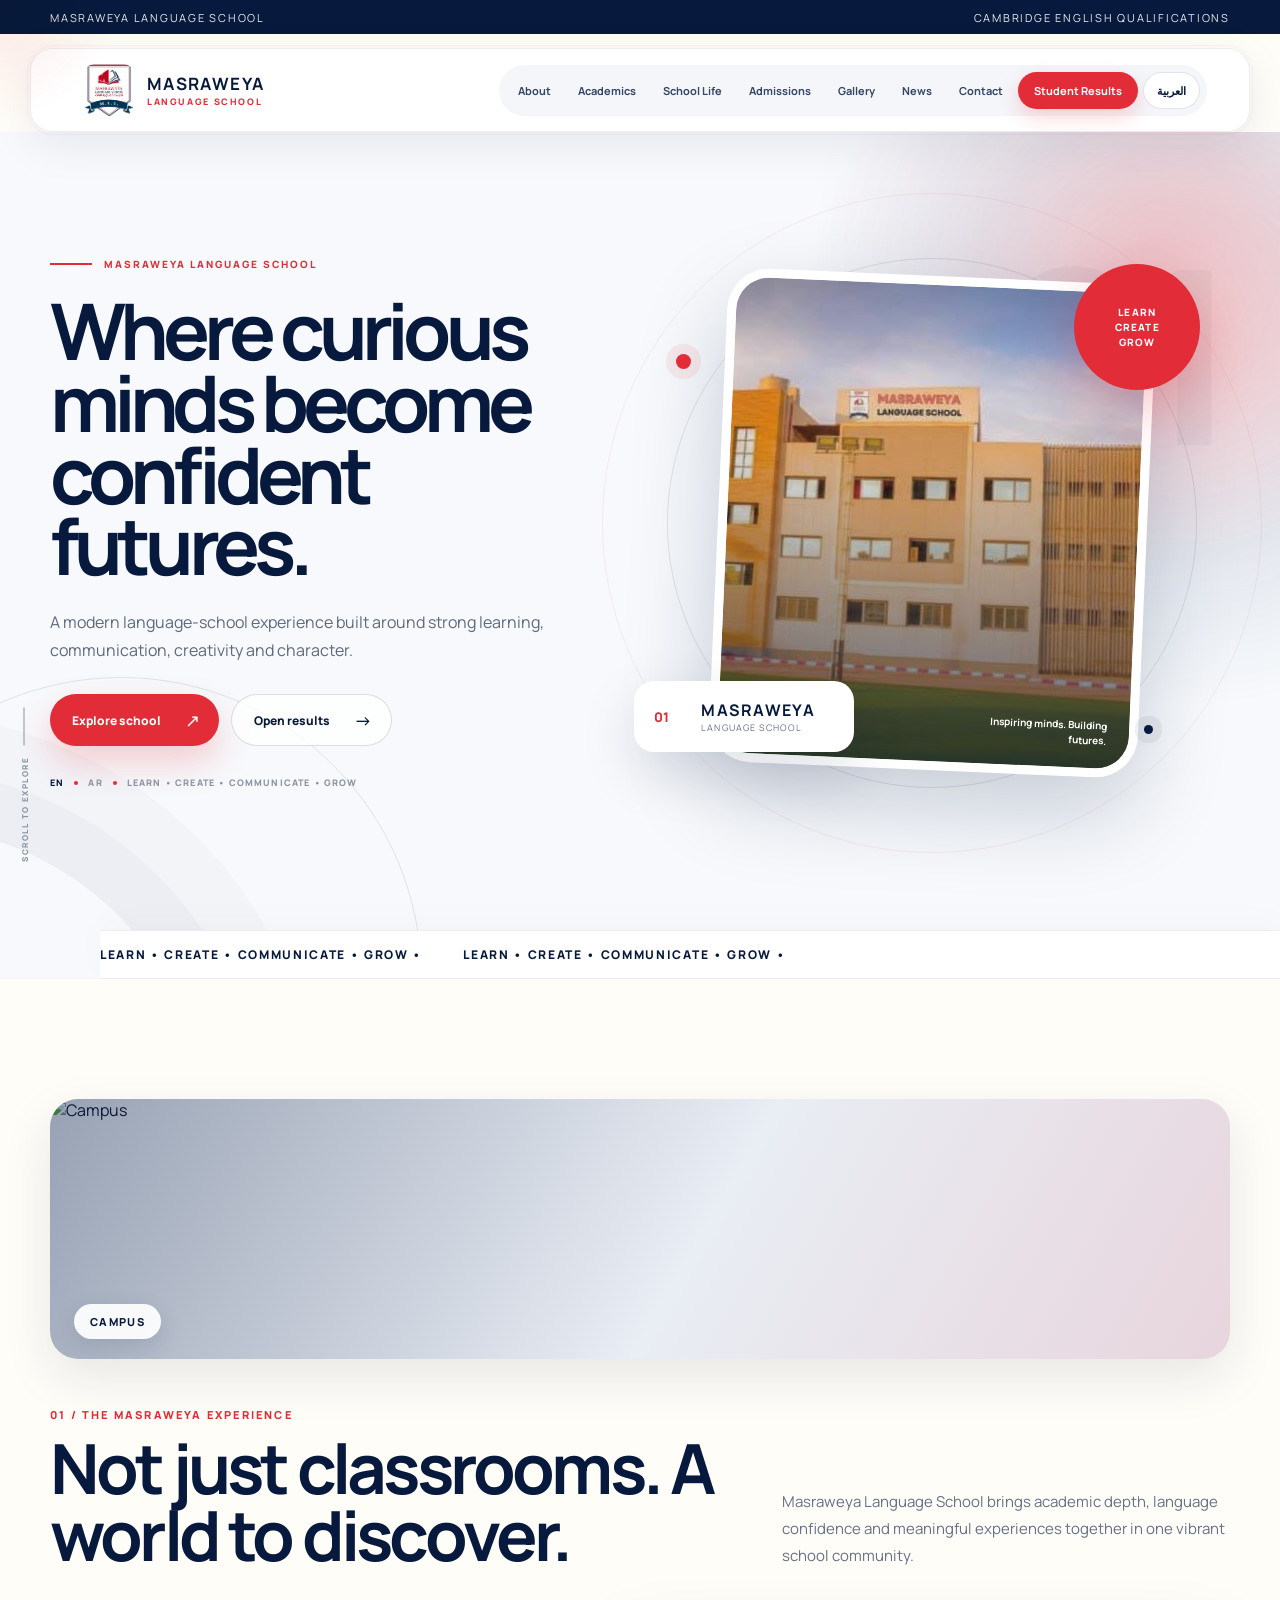
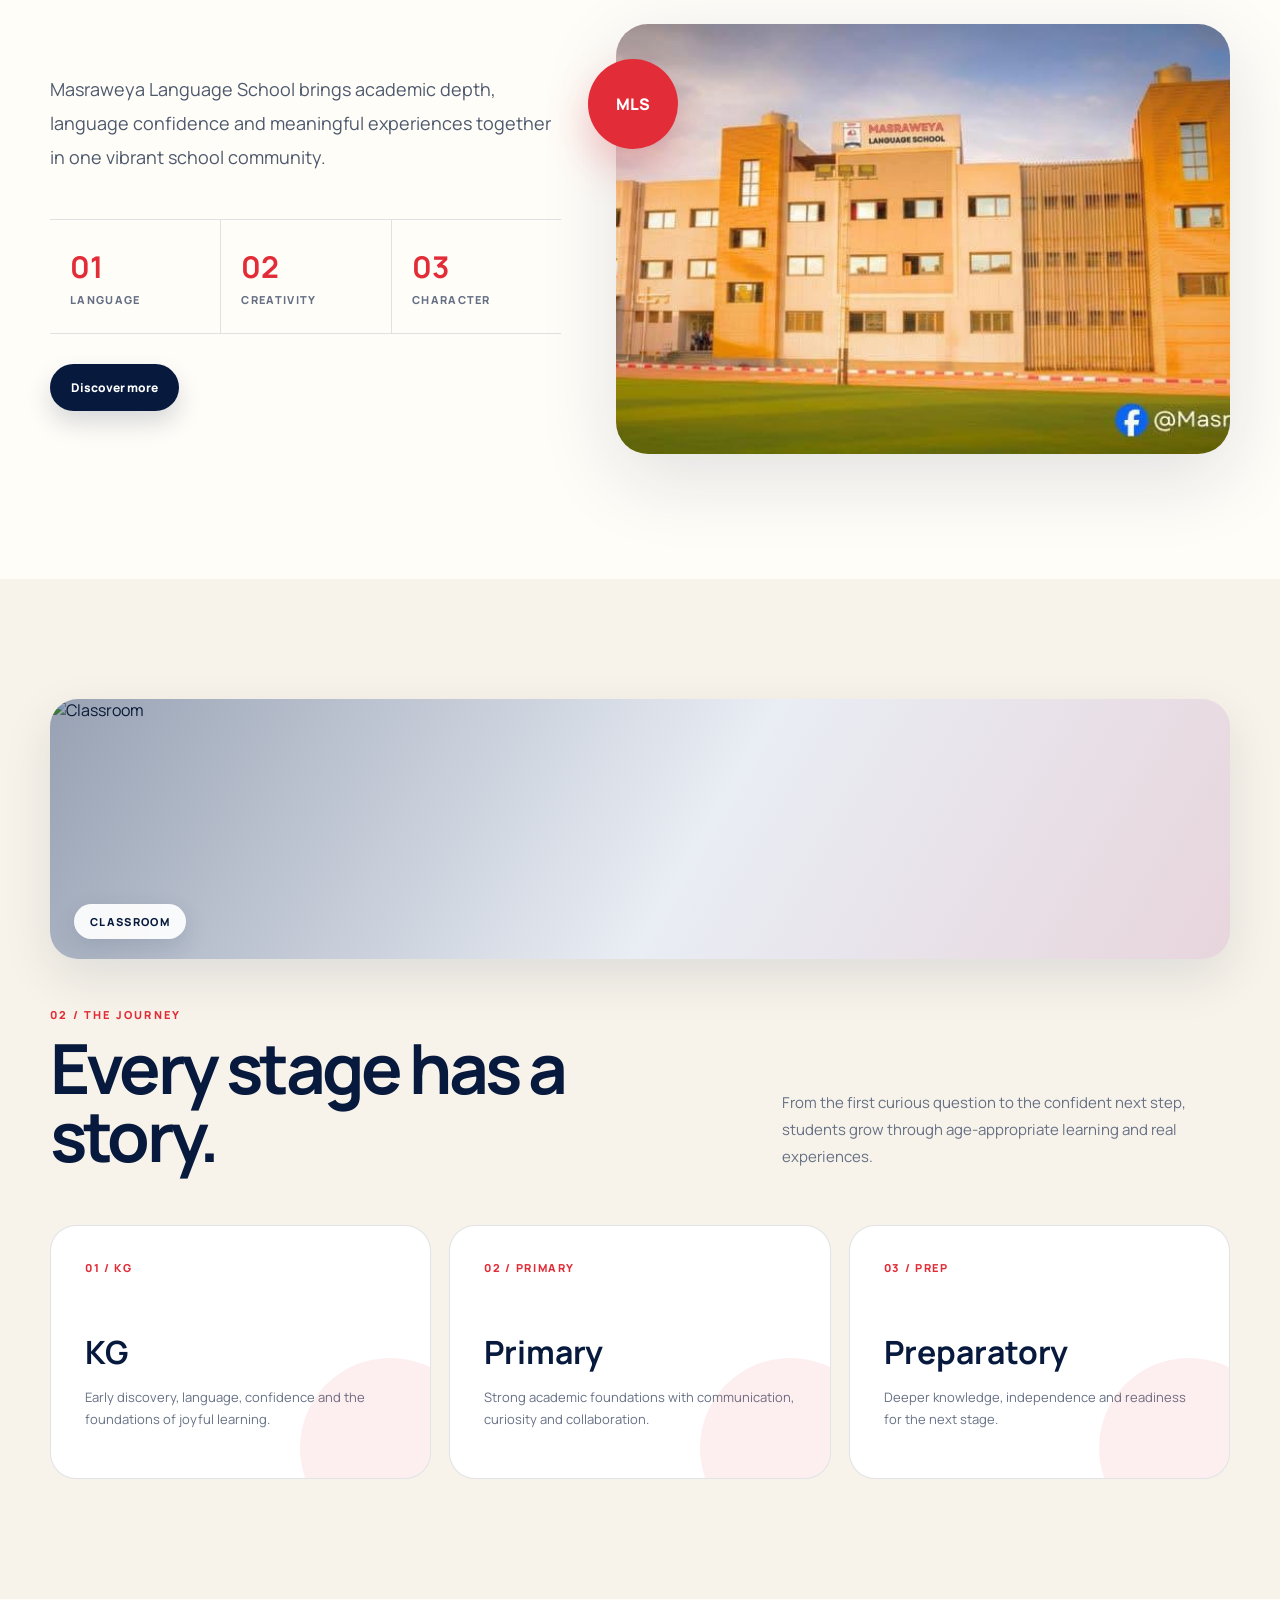
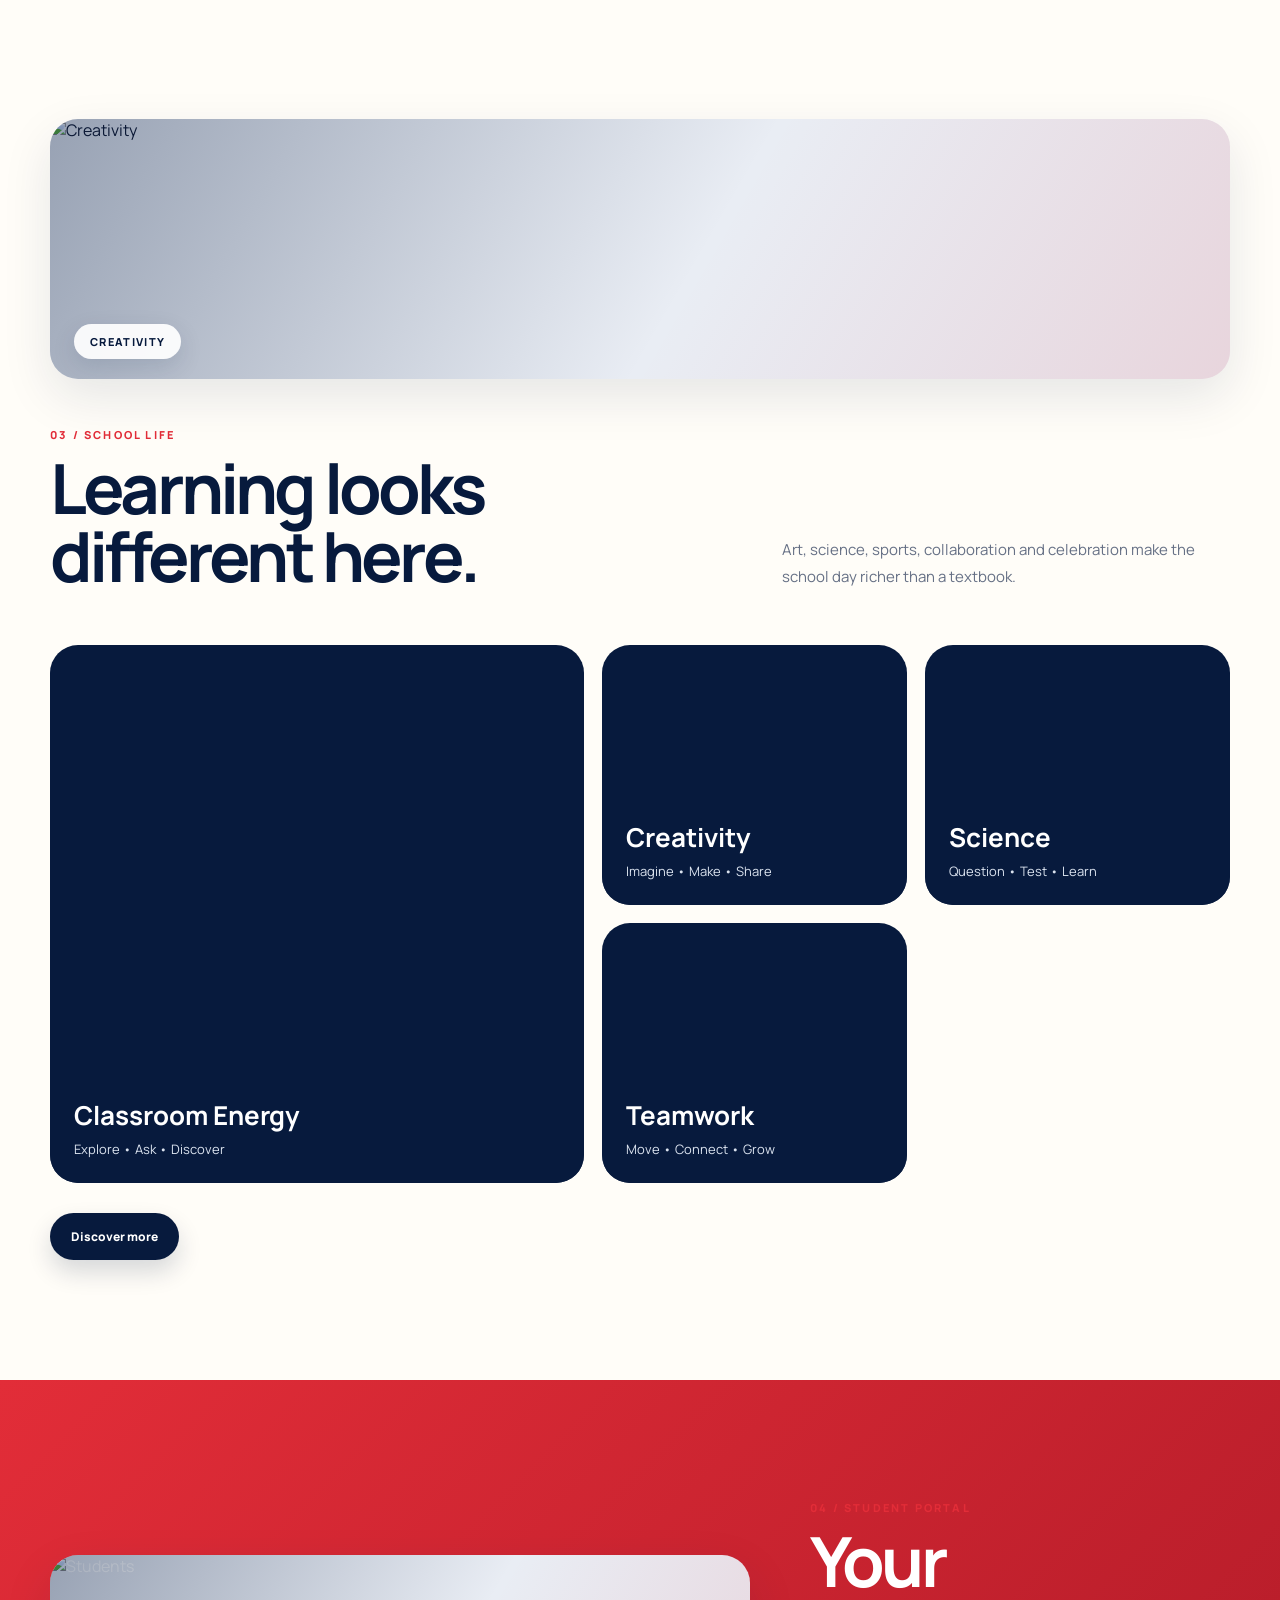
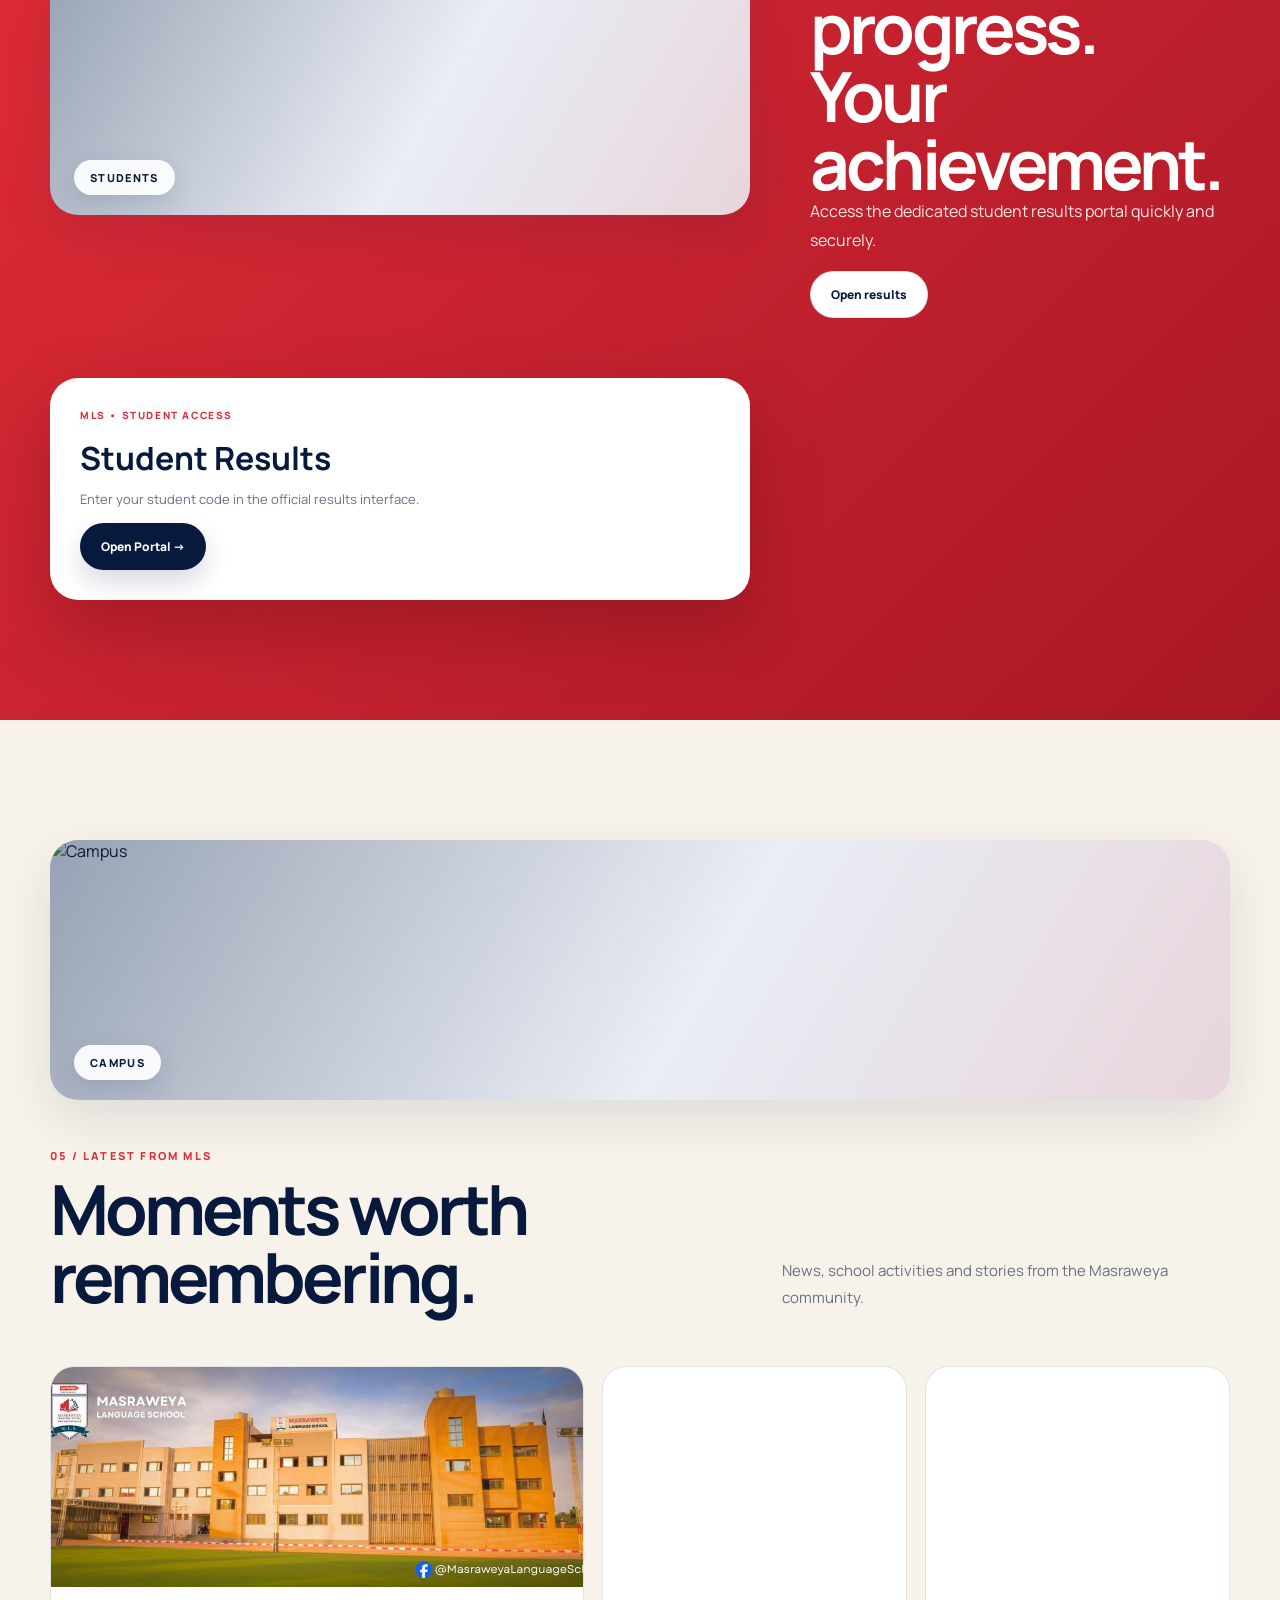
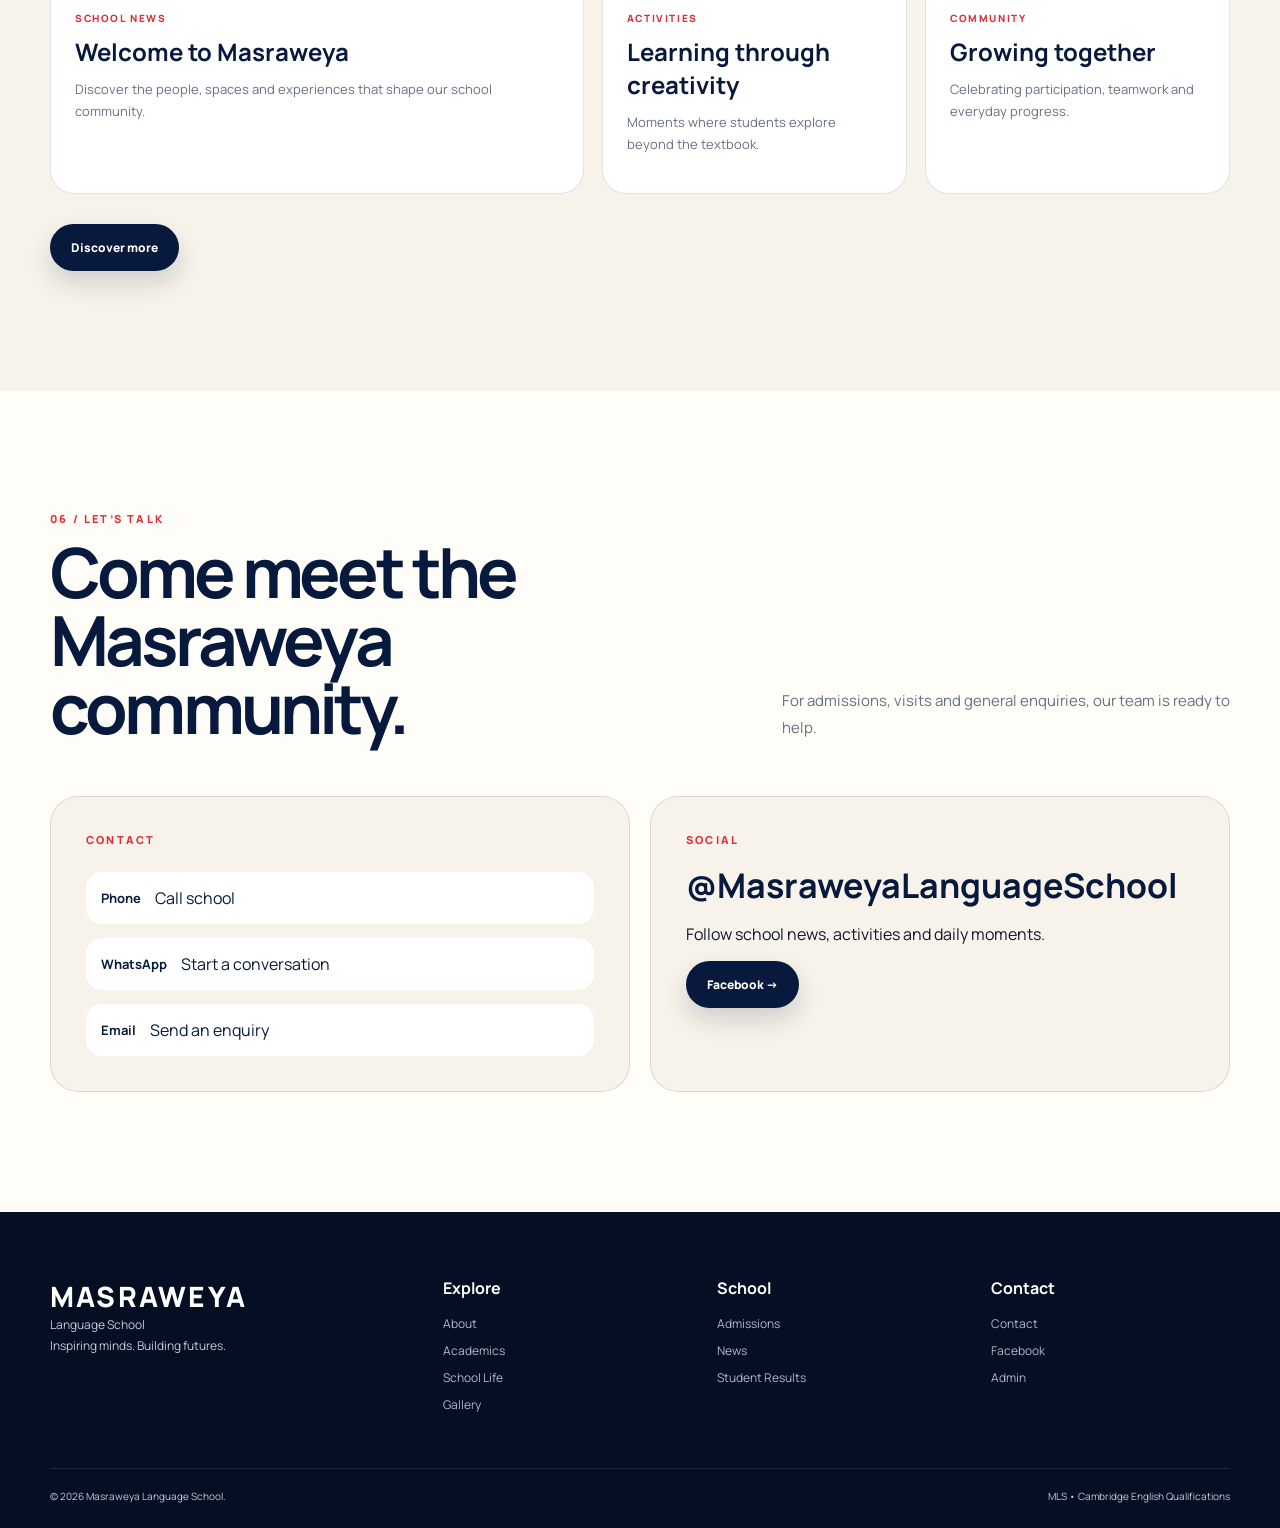
==== commit fa75ce62: "Add files via upload" ====
--- a/index.html
+++ b/index.html
@@ -1,39 +1,40 @@
-<!doctype html><html lang="en"><head><meta charset="utf-8"><meta name="viewport" content="width=device-width,initial-scale=1"><meta name="description" content="Masraweya Language School"><title>Masraweya Language School</title><link rel="stylesheet" href="styles.css"><script src="supabase-config.js"></script><script src="cms-defaults.js"></script><script src="cms-public.js"></script></head><body><div class="cursor-glow"></div><div class="topline"><div class="container"><span>MASRAWEYA LANGUAGE SCHOOL</span><span>CAMBRIDGE ENGLISH QUALIFICATIONS</span></div></div><header class="site-header creative-header"><div class="container nav-wrap"><a class="brand" href="index.html"><img data-cms-image="site.logo" src="assets/masraweya-mark.jpg" alt="Masraweya logo"><div><strong>MASRAWEYA</strong><span>LANGUAGE SCHOOL</span></div></a><nav class="site-nav" id="siteNav"><a href="#about" data-i18n="nav.about">About</a><a href="#academics" data-i18n="nav.academics">Academics</a><a href="#life" data-i18n="nav.life">School Life</a><a href="admissions.html" data-i18n="nav.admissions">Admissions</a><a href="gallery.html" data-i18n="nav.gallery">Gallery</a><a href="news.html" data-i18n="nav.news">News</a><a href="contact.html" data-i18n="nav.contact">Contact</a><a class="nav-results" data-results-link href="results.html" data-i18n="nav.results">Student Results</a><button class="lang-btn" type="button" data-lang-toggle data-lang-switch>العربية</button></nav><button class="menu-toggle" aria-label="menu">☰</button></div></header>
-<main><section class="hero hero-v2" aria-label="Masraweya Language School introduction">
-  <div class="hero-bg-shape shape-one"></div>
-  <div class="hero-bg-shape shape-two"></div>
-  <div class="hero-number">01</div>
-  <div class="container hero-v2-grid">
-    <div class="hero-v2-copy">
-      <div class="hero-v2-meta reveal"><span class="meta-line"></span><span data-i18n="home.eyebrow">MASRAWEYA LANGUAGE SCHOOL</span></div>
-      <h1 class="hero-v2-title reveal delay-1"><span data-cms="home.title"></span></h1>
-      <p class="hero-v2-desc reveal delay-2" data-cms="home.desc" data-i18n="home.desc">A modern language-school experience built around strong learning, communication, creativity and character.</p>
-      <div class="hero-v2-actions reveal delay-3">
-        <a class="hero-v2-primary" href="#about"><span data-i18n="ui.learn">Explore school</span><b>↗</b></a>
-        <a class="hero-v2-secondary" data-results-link href="results.html"><span data-i18n="ui.results">Open results</span><b>→</b></a>
-      </div>
-      <div class="hero-v2-proof reveal delay-3">
-        <span>EN</span><i></i><span>AR</span><i></i><span data-i18n="home.proof">Learn • Create • Communicate • Grow</span>
-      </div>
-    </div>
-    <div class="hero-v2-visual reveal delay-2">
-      <div class="visual-orbit orbit-a"></div><div class="visual-orbit orbit-b"></div>
-      <div class="campus-card">
-        <div class="campus-image"><img data-cms-image="home.heroImage" src="assets/school-building.jpg" alt="Masraweya Language School building"></div>
-        <div class="campus-overlay"><span>MLS</span><b data-i18n="home.tagline">Inspiring minds. Building futures.</b></div>
-      </div>
-      <div class="hero-v2-badge"><span>LEARN</span><span>CREATE</span><span>GROW</span></div>
-      <div class="hero-v2-note"><small>01</small><strong>MASRAWEYA</strong><span>Language School</span></div>
-      <div class="hero-v2-dot dot-red"></div><div class="hero-v2-dot dot-blue"></div>
-    </div>
-  </div>
-  <div class="hero-v2-scroll"><span>SCROLL TO EXPLORE</span><b></b></div>
-  <div class="container hero-v2-ticker"><div class="ticker"><div class="ticker-track"><span data-i18n="home.ticker">LEARN • CREATE • COMMUNICATE • GROW •</span><span data-i18n="home.ticker">LEARN • CREATE • COMMUNICATE • GROW •</span></div></div></div>
+<!DOCTYPE html>
+<html lang="en"><head><meta charset="utf-8"/><meta content="width=device-width,initial-scale=1" name="viewport"/><meta content="Masraweya Language School" name="description"/><title>Masraweya Language School</title><link href="styles.css" rel="stylesheet"/><script src="supabase-config.js"></script><script src="cms-defaults.js"></script><script src="cms-public.js"></script></head><body><div class="cursor-glow"></div><div class="topline"><div class="container"><span>MASRAWEYA LANGUAGE SCHOOL</span><span>CAMBRIDGE ENGLISH QUALIFICATIONS</span></div></div><header class="site-header creative-header"><div class="container nav-wrap"><a class="brand" href="index.html"><img alt="Masraweya logo" data-cms-image="site.logo" src="assets/masraweya-mark.jpg"/><div><strong>MASRAWEYA</strong><span>LANGUAGE SCHOOL</span></div></a><nav class="site-nav" id="siteNav"><a data-i18n="nav.about" href="#about">About</a><a data-i18n="nav.academics" href="#academics">Academics</a><a data-i18n="nav.life" href="#life">School Life</a><a data-i18n="nav.admissions" href="admissions.html">Admissions</a><a data-i18n="nav.gallery" href="gallery.html">Gallery</a><a data-i18n="nav.news" href="news.html">News</a><a data-i18n="nav.contact" href="contact.html">Contact</a><a class="nav-results" data-i18n="nav.results" data-results-link="" href="results.html">Student Results</a><button class="lang-btn" data-lang-switch="" data-lang-toggle="" type="button">العربية</button></nav><button aria-label="menu" class="menu-toggle">☰</button></div></header>
+<main><section aria-label="Masraweya Language School introduction" class="hero hero-v2">
+<div class="hero-bg-shape shape-one"></div>
+<div class="hero-bg-shape shape-two"></div>
+<div class="hero-number">01</div>
+<div class="container hero-v2-grid">
+<div class="hero-v2-copy">
+<div class="hero-v2-meta reveal"><span class="meta-line"></span><span data-i18n="home.eyebrow">MASRAWEYA LANGUAGE SCHOOL</span></div>
+<h1 class="hero-v2-title reveal delay-1"><span data-cms="home.title"></span></h1>
+<p class="hero-v2-desc reveal delay-2" data-cms="home.desc" data-i18n="home.desc">A modern language-school experience built around strong learning, communication, creativity and character.</p>
+<div class="hero-v2-actions reveal delay-3">
+<a class="hero-v2-primary" href="#about"><span data-i18n="ui.learn">Explore school</span><b>↗</b></a>
+<a class="hero-v2-secondary" data-results-link="" href="results.html"><span data-i18n="ui.results">Open results</span><b>→</b></a>
+</div>
+<div class="hero-v2-proof reveal delay-3">
+<span>EN</span><i></i><span>AR</span><i></i><span data-i18n="home.proof">Learn • Create • Communicate • Grow</span>
+</div>
+</div>
+<div class="hero-v2-visual reveal delay-2">
+<div class="visual-orbit orbit-a"></div><div class="visual-orbit orbit-b"></div>
+<div class="campus-card">
+<div class="campus-image"><img alt="Masraweya Language School building" data-cms-image="home.heroImage" src="assets/school-building.jpg"/></div>
+<div class="campus-overlay"><span>MLS</span><b data-i18n="home.tagline">Inspiring minds. Building futures.</b></div>
+</div>
+<div class="hero-v2-badge"><span>LEARN</span><span>CREATE</span><span>GROW</span></div>
+<div class="hero-v2-note"><small>01</small><strong>MASRAWEYA</strong><span>Language School</span></div>
+<div class="hero-v2-dot dot-red"></div><div class="hero-v2-dot dot-blue"></div>
+</div>
+</div>
+<div class="hero-v2-scroll"><span>SCROLL TO EXPLORE</span><b></b></div>
+<div class="container hero-v2-ticker"><div class="ticker"><div class="ticker-track"><span data-i18n="home.ticker">LEARN • CREATE • COMMUNICATE • GROW •</span><span data-i18n="home.ticker">LEARN • CREATE • COMMUNICATE • GROW •</span></div></div></div>
 </section>
-<section class="section" id="about"><div class="container"><div class="section-visual reveal"><img data-cms-image="home.aboutImage" src="https://images.pexels.com/photos/8926835/pexels-photo-8926835.jpeg?auto=compress&cs=tinysrgb&w=1400" alt="Campus" loading="lazy"><span>Campus</span></div><div class="section-head reveal"><div><div class="kicker" data-i18n="home.aboutK">01 / THE MASRAWEYA EXPERIENCE</div><h2 data-i18n="home.aboutT">Not just classrooms.<br>A world to discover.</h2></div><p data-i18n="home.aboutP">Masraweya Language School brings academic depth, language confidence and meaningful experiences together in one vibrant school community.</p></div><div class="experience-grid"><div class="experience-copy reveal"><p data-i18n="home.aboutP">Education at Masraweya is designed as an experience: strong foundations, confident communication, creativity, collaboration and character.</p><div class="stats"><div class="stat"><b>01</b><span data-i18n="home.stat1">Language</span></div><div class="stat"><b>02</b><span data-i18n="home.stat2">Creativity</span></div><div class="stat"><b>03</b><span data-i18n="home.stat3">Character</span></div></div><div class="hero-actions"><a class="btn btn-primary" href="about.html" data-i18n="ui.more">Discover more</a></div></div><div class="experience-image reveal delay-1"><img data-cms-image="home.aboutExperienceImage" src="assets/school-building.jpg" alt="School campus"></div></div></div></section>
-<section class="section cream" id="academics"><div class="container"><div class="section-visual reveal"><img data-cms-image="home.academicsImage" src="https://images.pexels.com/photos/8617940/pexels-photo-8617940.jpeg?auto=compress&cs=tinysrgb&w=1400" alt="Classroom" loading="lazy"><span>Classroom</span></div><div class="section-head reveal"><div><div class="kicker" data-i18n="home.journeyK">02 / THE JOURNEY</div><h2 data-i18n="home.journeyT">Every stage has a story.</h2></div><p data-i18n="home.journeyP">From the first curious question to the confident next step, students grow through age-appropriate learning and real experiences.</p></div><div class="journey-grid"><article class="journey-card reveal"><div class="num">01 / KG</div><h3>KG</h3><p>Early discovery, language, confidence and the foundations of joyful learning.</p></article><article class="journey-card reveal delay-1"><div class="num">02 / PRIMARY</div><h3>Primary</h3><p>Strong academic foundations with communication, curiosity and collaboration.</p></article><article class="journey-card reveal delay-2"><div class="num">03 / PREP</div><h3>Preparatory</h3><p>Deeper knowledge, independence and readiness for the next stage.</p></article></div></div></section>
-<section class="section" id="life"><div class="container"><div class="section-visual reveal"><img data-cms-image="home.lifeImage" src="https://images.pexels.com/photos/8927022/pexels-photo-8927022.jpeg?auto=compress&cs=tinysrgb&w=1400" alt="Creativity" loading="lazy"><span>Creativity</span></div><div class="section-head reveal"><div><div class="kicker" data-i18n="home.lifeK">03 / SCHOOL LIFE</div><h2 data-i18n="home.lifeT">Learning looks different here.</h2></div><p data-i18n="home.lifeP">Art, science, sports, collaboration and celebration make the school day richer than a textbook.</p></div><div class="life-grid"><article class="life-card large reveal" data-cms-bg="home.lifeCards.classroom"><div class="life-content"><h3>Classroom Energy</h3><p>Explore • Ask • Discover</p></div></article><article class="life-card reveal delay-1" data-cms-bg="home.lifeCards.creativity"><div class="life-content"><h3>Creativity</h3><p>Imagine • Make • Share</p></div></article><article class="life-card reveal delay-2" data-cms-bg="home.lifeCards.science"><div class="life-content"><h3>Science</h3><p>Question • Test • Learn</p></div></article><article class="life-card reveal delay-1" data-cms-bg="home.lifeCards.teamwork"><div class="life-content"><h3>Teamwork</h3><p>Move • Connect • Grow</p></div></article></div><div class="hero-actions"><a class="btn btn-primary" href="activities.html" data-i18n="ui.more">Discover more</a></div></div></section>
-<section class="section results-banner"><div class="container"><div class="section-visual reveal"><img data-cms-image="home.resultsImage" src="https://images.pexels.com/photos/12506795/pexels-photo-12506795.jpeg?auto=compress&cs=tinysrgb&w=1400" alt="Students" loading="lazy"><span>Students</span></div><div class="reveal"><div class="kicker" data-i18n="home.resultK">04 / STUDENT PORTAL</div><h2 data-i18n="home.resultT">Your progress.<br>Your achievement.</h2><p data-i18n="home.resultP">Access the dedicated student results portal quickly and securely.</p><a class="btn btn-ghost" data-results-link href="results.html" data-i18n="ui.results">Open results</a></div><div class="portal-card reveal delay-1"><div class="mini">MLS • STUDENT ACCESS</div><h3>Student Results</h3><p>Enter your student code in the official results interface.</p><a class="btn btn-primary" data-results-link href="results.html">Open Portal →</a></div></div></section>
-<section class="section cream"><div class="container"><div class="section-visual reveal"><img data-cms-image="home.newsImage" src="https://images.pexels.com/photos/8926835/pexels-photo-8926835.jpeg?auto=compress&cs=tinysrgb&w=1400" alt="Campus" loading="lazy"><span>Campus</span></div><div class="section-head reveal"><div><div class="kicker" data-i18n="home.newsK">05 / LATEST FROM MLS</div><h2 data-i18n="home.newsT">Moments worth remembering.</h2></div><p>News, school activities and stories from the Masraweya community.</p></div><div class="news-grid"><article class="news-card feature reveal"><div class="visual" data-cms-bg="home.newsFeatureImage"></div><div class="body"><div class="date">School News</div><h3>Welcome to Masraweya</h3><p>Discover the people, spaces and experiences that shape our school community.</p></div></article><article class="news-card reveal delay-1"><div class="visual"></div><div class="body"><div class="date">Activities</div><h3>Learning through creativity</h3><p>Moments where students explore beyond the textbook.</p></div></article><article class="news-card reveal delay-2"><div class="visual"></div><div class="body"><div class="date">Community</div><h3>Growing together</h3><p>Celebrating participation, teamwork and everyday progress.</p></div></article></div><div class="hero-actions"><a class="btn btn-primary" href="news.html" data-i18n="ui.more">Discover more</a></div></div></section>
-<section class="section"><div class="container"><div class="section-head reveal"><div><div class="kicker" data-i18n="home.contactK">06 / LET’S TALK</div><h2 data-i18n="home.contactT">Come meet the<br>Masraweya community.</h2></div><p data-i18n="home.contactP">For admissions, visits and general enquiries, our team is ready to help.</p></div><div class="contact-grid"><div class="contact-panel reveal"><div class="kicker">CONTACT</div><div class="contact-list"><a class="contact-link" data-contact-phone href="#"><b>Phone</b><span>Call school</span></a><a class="contact-link" data-contact-whatsapp href="#"><b>WhatsApp</b><span>Start a conversation</span></a><a class="contact-link" data-contact-email href="#"><b>Email</b><span>Send an enquiry</span></a></div></div><div class="contact-panel reveal delay-1"><div class="kicker">SOCIAL</div><h3 style="font-size:34px;color:var(--navy);margin:15px 0">@MasraweyaLanguageSchool</h3><p>Follow school news, activities and daily moments.</p><a class="btn btn-primary" href="https://www.facebook.com/MasraweyaLanguageSchool" target="_blank">Facebook →</a></div></div></div></section></main>
-<footer class="footer"><div class="container footer-grid"><div><div class="footer-brand">MASRAWEYA</div><p>Language School<br>Inspiring minds. Building futures.</p></div><div><h4>Explore</h4><a href="about.html">About</a><a href="academics.html">Academics</a><a href="activities.html">School Life</a><a href="gallery.html">Gallery</a></div><div><h4>School</h4><a href="admissions.html">Admissions</a><a href="news.html">News</a><a data-results-link href="results.html">Student Results</a></div><div><h4>Contact</h4><a href="contact.html">Contact</a><a href="https://www.facebook.com/MasraweyaLanguageSchool" target="_blank">Facebook</a><a href="admin.html">Admin</a></div></div><div class="container footer-bottom"><span>© <span class="year">2026</span> Masraweya Language School.</span><span>MLS • Cambridge English Qualifications</span></div></footer><script src="config.js"></script><script src="script.js"></script></body></html>
+<section class="section" id="about"><div class="container"><div class="section-visual reveal"><img alt="Campus" data-cms-image="home.aboutImage" loading="lazy" src="https://images.pexels.com/photos/8926835/pexels-photo-8926835.jpeg?auto=compress&amp;cs=tinysrgb&amp;w=1400"/><span>Campus</span></div><div class="section-head reveal"><div><div class="kicker" data-i18n="home.aboutK">01 / THE MASRAWEYA EXPERIENCE</div><h2 data-cms="home.aboutTitle" data-i18n="home.aboutT">Not just classrooms.<br/>A world to discover.</h2></div><p data-cms="home.aboutText" data-i18n="home.aboutP">Masraweya Language School brings academic depth, language confidence and meaningful experiences together in one vibrant school community.</p></div><div class="experience-grid"><div class="experience-copy reveal"><p data-cms="home.aboutText" data-i18n="home.aboutP">Education at Masraweya is designed as an experience: strong foundations, confident communication, creativity, collaboration and character.</p><div class="stats"><div class="stat"><b>01</b><span data-i18n="home.stat1">Language</span></div><div class="stat"><b>02</b><span data-i18n="home.stat2">Creativity</span></div><div class="stat"><b>03</b><span data-i18n="home.stat3">Character</span></div></div><div class="hero-actions"><a class="btn btn-primary" data-i18n="ui.more" href="about.html">Discover more</a></div></div><div class="experience-image reveal delay-1"><img alt="School campus" data-cms-image="home.aboutExperienceImage" src="assets/school-building.jpg"/></div></div></div></section>
+<section class="section cream" id="academics"><div class="container"><div class="section-visual reveal"><img alt="Classroom" data-cms-image="home.academicsImage" loading="lazy" src="https://images.pexels.com/photos/8617940/pexels-photo-8617940.jpeg?auto=compress&amp;cs=tinysrgb&amp;w=1400"/><span>Classroom</span></div><div class="section-head reveal"><div><div class="kicker" data-i18n="home.journeyK">02 / THE JOURNEY</div><h2 data-cms="home.journeyTitle" data-i18n="home.journeyT">Every stage has a story.</h2></div><p data-cms="home.journeyText" data-i18n="home.journeyP">From the first curious question to the confident next step, students grow through age-appropriate learning and real experiences.</p></div><div class="journey-grid"><article class="journey-card reveal"><div class="num">01 / KG</div><h3 data-cms="home.journey.kgTitle">KG</h3><p data-cms="home.journey.kgText">Early discovery, language, confidence and the foundations of joyful learning.</p></article><article class="journey-card reveal delay-1"><div class="num">02 / PRIMARY</div><h3 data-cms="home.journey.primaryTitle">Primary</h3><p data-cms="home.journey.primaryText">Strong academic foundations with communication, curiosity and collaboration.</p></article><article class="journey-card reveal delay-2"><div class="num">03 / PREP</div><h3 data-cms="home.journey.prepTitle">Preparatory</h3><p data-cms="home.journey.prepText">Deeper knowledge, independence and readiness for the next stage.</p></article></div></div></section>
+<section class="section" id="life"><div class="container"><div class="section-visual reveal"><img alt="Creativity" data-cms-image="home.lifeImage" loading="lazy" src="https://images.pexels.com/photos/8927022/pexels-photo-8927022.jpeg?auto=compress&amp;cs=tinysrgb&amp;w=1400"/><span>Creativity</span></div><div class="section-head reveal"><div><div class="kicker" data-i18n="home.lifeK">03 / SCHOOL LIFE</div><h2 data-cms="home.lifeTitle" data-i18n="home.lifeT">Learning looks different here.</h2></div><p data-cms="home.lifeText" data-i18n="home.lifeP">Art, science, sports, collaboration and celebration make the school day richer than a textbook.</p></div><div class="life-grid"><article class="life-card large reveal" data-cms-bg="home.lifeCards.classroom"><div class="life-content"><h3 data-cms="home.lifeCards.classroomTitle">Classroom Energy</h3><p data-cms="home.lifeCards.classroomText">Explore • Ask • Discover</p></div></article><article class="life-card reveal delay-1" data-cms-bg="home.lifeCards.creativity"><div class="life-content"><h3 data-cms="home.lifeCards.creativityTitle">Creativity</h3><p data-cms="home.lifeCards.creativityText">Imagine • Make • Share</p></div></article><article class="life-card reveal delay-2" data-cms-bg="home.lifeCards.science"><div class="life-content"><h3 data-cms="home.lifeCards.scienceTitle">Science</h3><p data-cms="home.lifeCards.scienceText">Question • Test • Learn</p></div></article><article class="life-card reveal delay-1" data-cms-bg="home.lifeCards.teamwork"><div class="life-content"><h3 data-cms="home.lifeCards.teamworkTitle">Teamwork</h3><p data-cms="home.lifeCards.teamworkText">Move • Connect • Grow</p></div></article></div><div class="hero-actions"><a class="btn btn-primary" data-i18n="ui.more" href="activities.html">Discover more</a></div></div></section>
+<section class="section results-banner"><div class="container"><div class="section-visual reveal"><img alt="Students" data-cms-image="home.resultsImage" loading="lazy" src="https://images.pexels.com/photos/12506795/pexels-photo-12506795.jpeg?auto=compress&amp;cs=tinysrgb&amp;w=1400"/><span>Students</span></div><div class="reveal"><div class="kicker" data-i18n="home.resultK">04 / STUDENT PORTAL</div><h2 data-i18n="home.resultT">Your progress.<br/>Your achievement.</h2><p data-cms="home.resultsText" data-i18n="home.resultP">Access the dedicated student results portal quickly and securely.</p><a class="btn btn-ghost" data-i18n="ui.results" data-results-link="" href="results.html">Open results</a></div><div class="portal-card reveal delay-1"><div class="mini">MLS • STUDENT ACCESS</div><h3 data-cms="home.resultsCardTitle">Student Results</h3><p data-cms="home.resultsCardText">Enter your student code in the official results interface.</p><a class="btn btn-primary" data-results-link="" href="results.html">Open Portal →</a></div></div></section>
+<section class="section cream"><div class="container"><div class="section-visual reveal"><img alt="Campus" data-cms-image="home.newsImage" loading="lazy" src="https://images.pexels.com/photos/8926835/pexels-photo-8926835.jpeg?auto=compress&amp;cs=tinysrgb&amp;w=1400"/><span>Campus</span></div><div class="section-head reveal"><div><div class="kicker" data-i18n="home.newsK">05 / LATEST FROM MLS</div><h2 data-i18n="home.newsT">Moments worth remembering.</h2></div><p data-cms="home.newsText">News, school activities and stories from the Masraweya community.</p></div><div class="news-grid"><article class="news-card feature reveal"><div class="visual" data-cms-bg="home.newsFeatureImage"></div><div class="body"><div class="date">School News</div><h3 data-cms="home.newsCard1Title">Welcome to Masraweya</h3><p data-cms="home.newsCard1Text">Discover the people, spaces and experiences that shape our school community.</p></div></article><article class="news-card reveal delay-1"><div class="visual" data-cms-bg="home.newsCard2Image"></div><div class="body"><div class="date">Activities</div><h3 data-cms="home.newsCard2Title">Learning through creativity</h3><p data-cms="home.newsCard2Text">Moments where students explore beyond the textbook.</p></div></article><article class="news-card reveal delay-2"><div class="visual" data-cms-bg="home.newsCard3Image"></div><div class="body"><div class="date">Community</div><h3 data-cms="home.newsCard3Title">Growing together</h3><p data-cms="home.newsCard3Text">Celebrating participation, teamwork and everyday progress.</p></div></article></div><div class="hero-actions"><a class="btn btn-primary" data-i18n="ui.more" href="news.html">Discover more</a></div></div></section>
+<section class="section"><div class="container"><div class="section-head reveal"><div><div class="kicker" data-i18n="home.contactK">06 / LET’S TALK</div><h2 data-cms="home.contactTitle" data-i18n="home.contactT">Come meet the<br/>Masraweya community.</h2></div><p data-cms="home.contactText" data-i18n="home.contactP">For admissions, visits and general enquiries, our team is ready to help.</p></div><div class="contact-grid"><div class="contact-panel reveal"><div class="kicker">CONTACT</div><div class="contact-list"><a class="contact-link" data-contact-phone="" href="#"><b>Phone</b><span>Call school</span></a><a class="contact-link" data-contact-whatsapp="" href="#"><b>WhatsApp</b><span>Start a conversation</span></a><a class="contact-link" data-contact-email="" href="#"><b>Email</b><span>Send an enquiry</span></a></div></div><div class="contact-panel reveal delay-1"><div class="kicker">SOCIAL</div><h3 style="font-size:34px;color:var(--navy);margin:15px 0">@MasraweyaLanguageSchool</h3><p>Follow school news, activities and daily moments.</p><a class="btn btn-primary" href="https://www.facebook.com/MasraweyaLanguageSchool" target="_blank">Facebook →</a></div></div></div></section></main>
+<footer class="footer"><div class="container footer-grid"><div><div class="footer-brand">MASRAWEYA</div><p>Language School<br/>Inspiring minds. Building futures.</p></div><div><h4>Explore</h4><a href="about.html">About</a><a href="academics.html">Academics</a><a href="activities.html">School Life</a><a href="gallery.html">Gallery</a></div><div><h4>School</h4><a href="admissions.html">Admissions</a><a href="news.html">News</a><a data-results-link="" href="results.html">Student Results</a></div><div><h4>Contact</h4><a href="contact.html">Contact</a><a href="https://www.facebook.com/MasraweyaLanguageSchool" target="_blank">Facebook</a><a href="admin.html">Admin</a></div></div><div class="container footer-bottom"><span>© <span class="year">2026</span> Masraweya Language School.</span><span>MLS • Cambridge English Qualifications</span></div></footer><script src="config.js"></script><script src="script.js"></script></body></html>
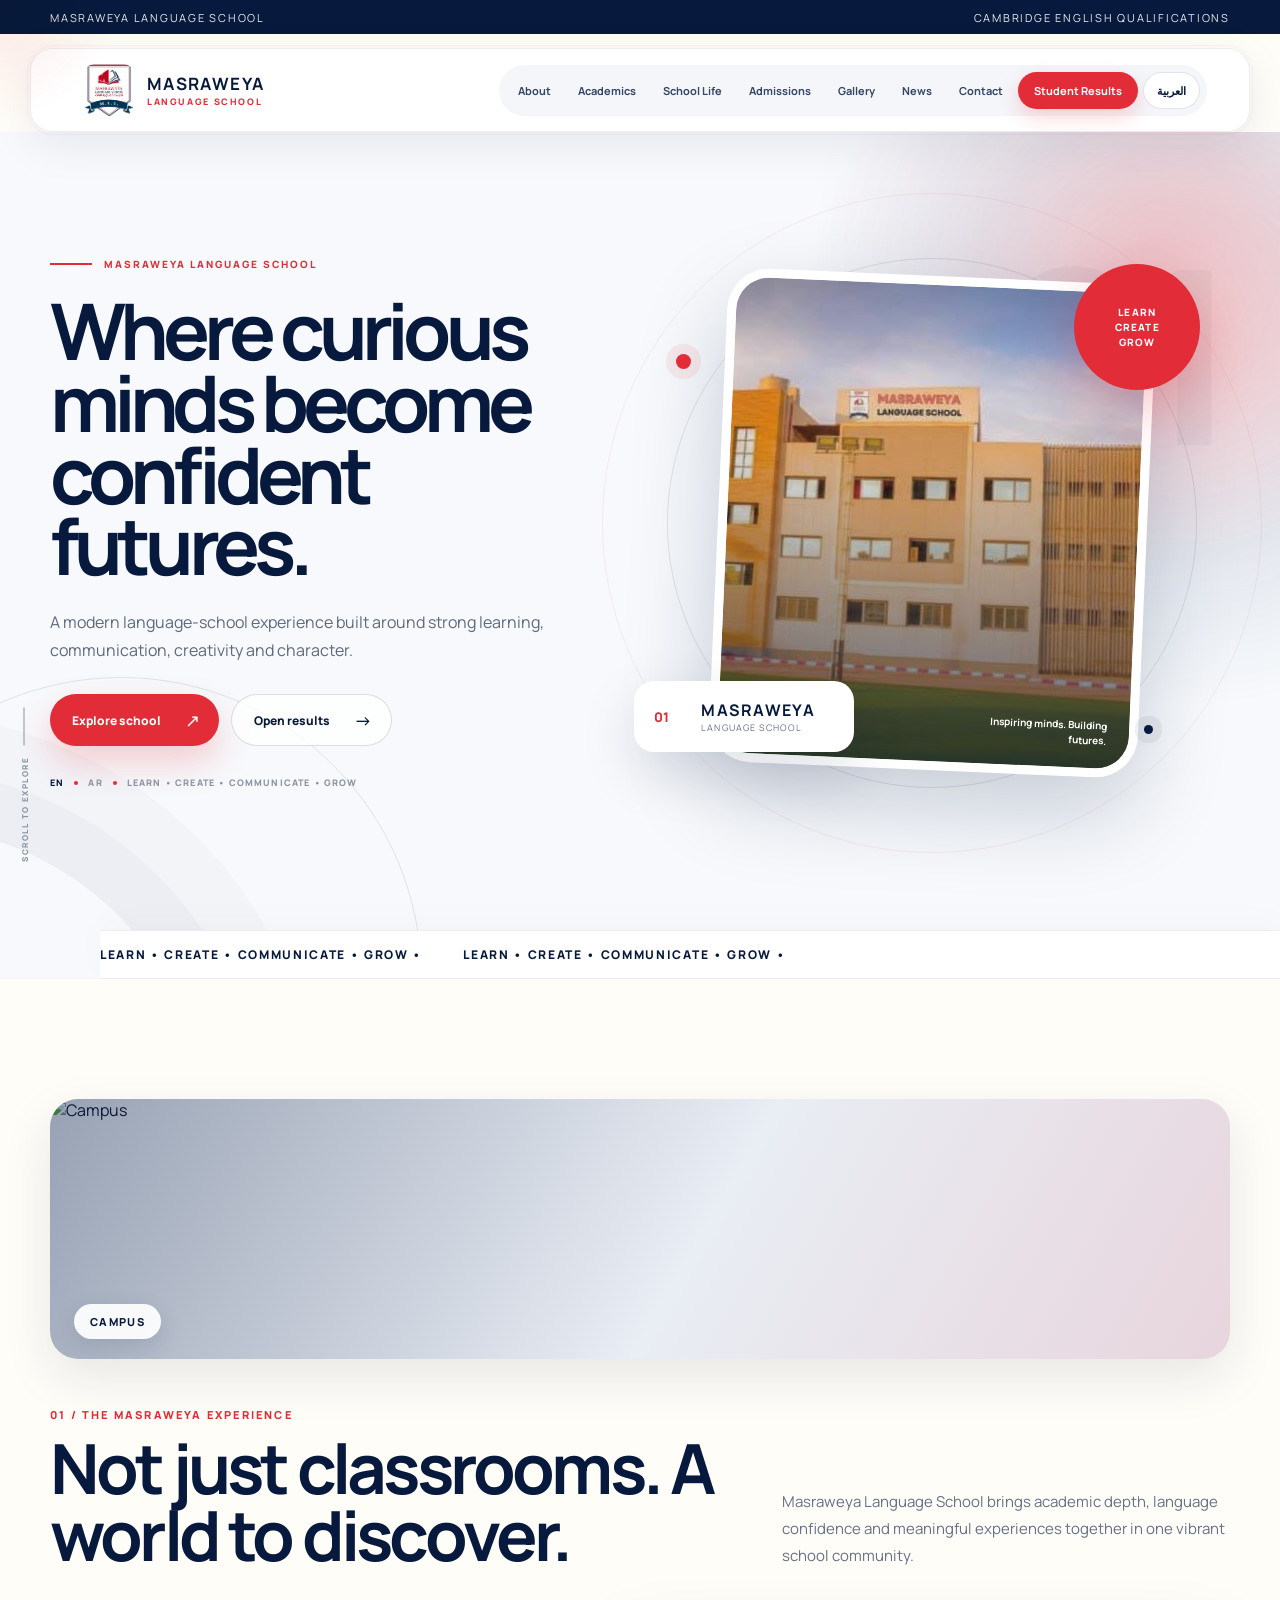
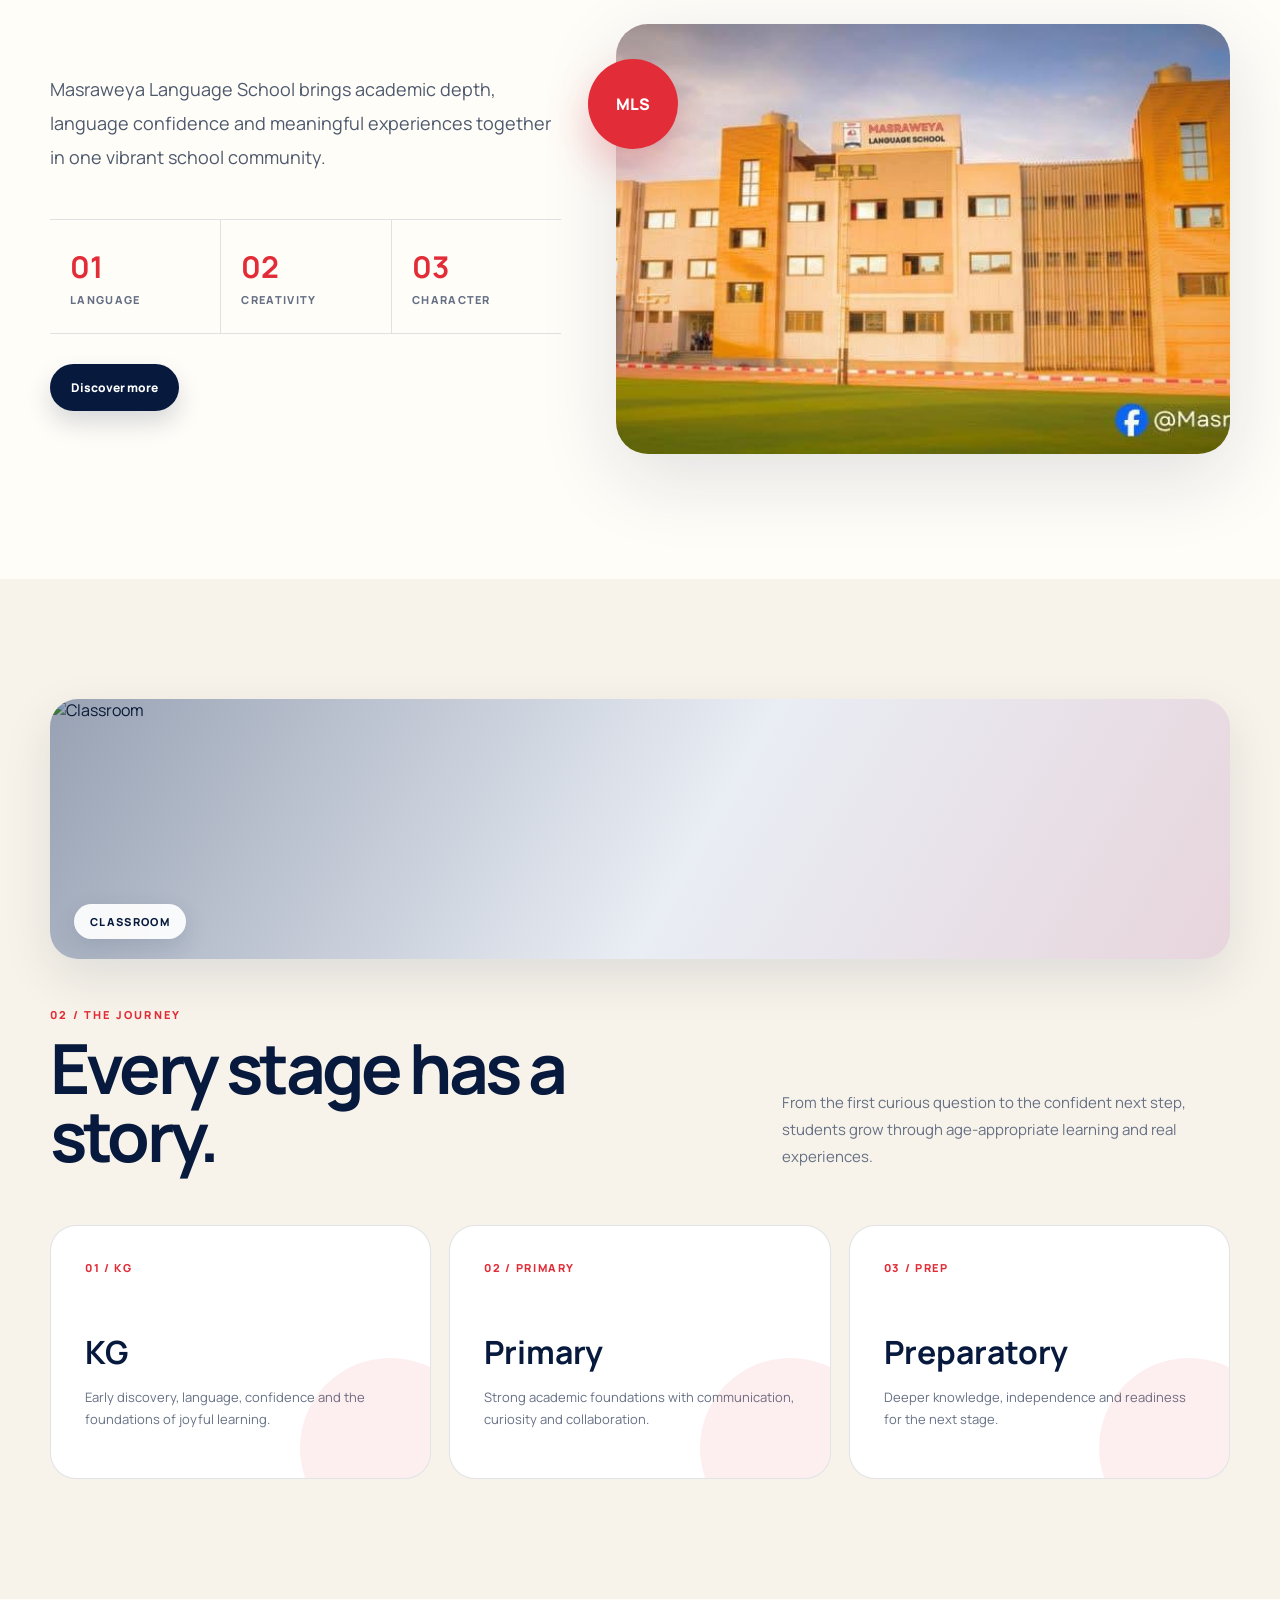
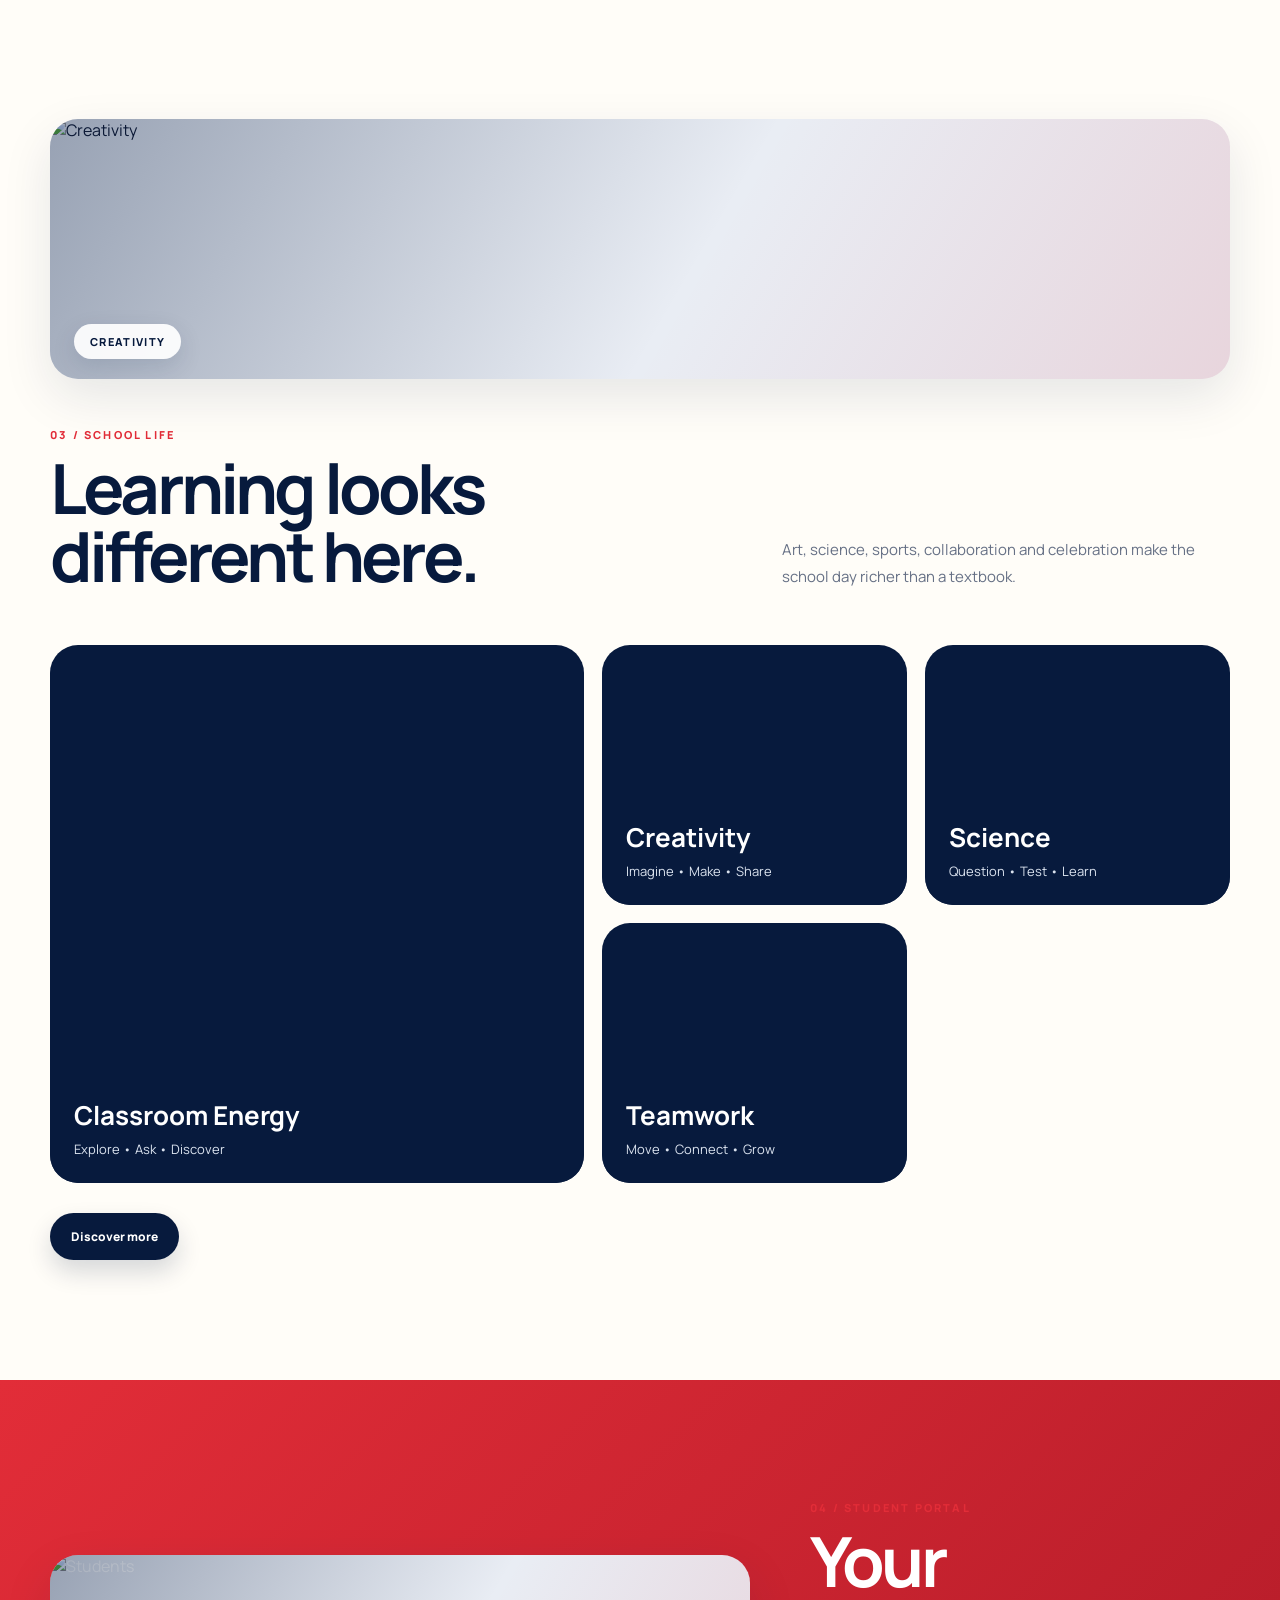
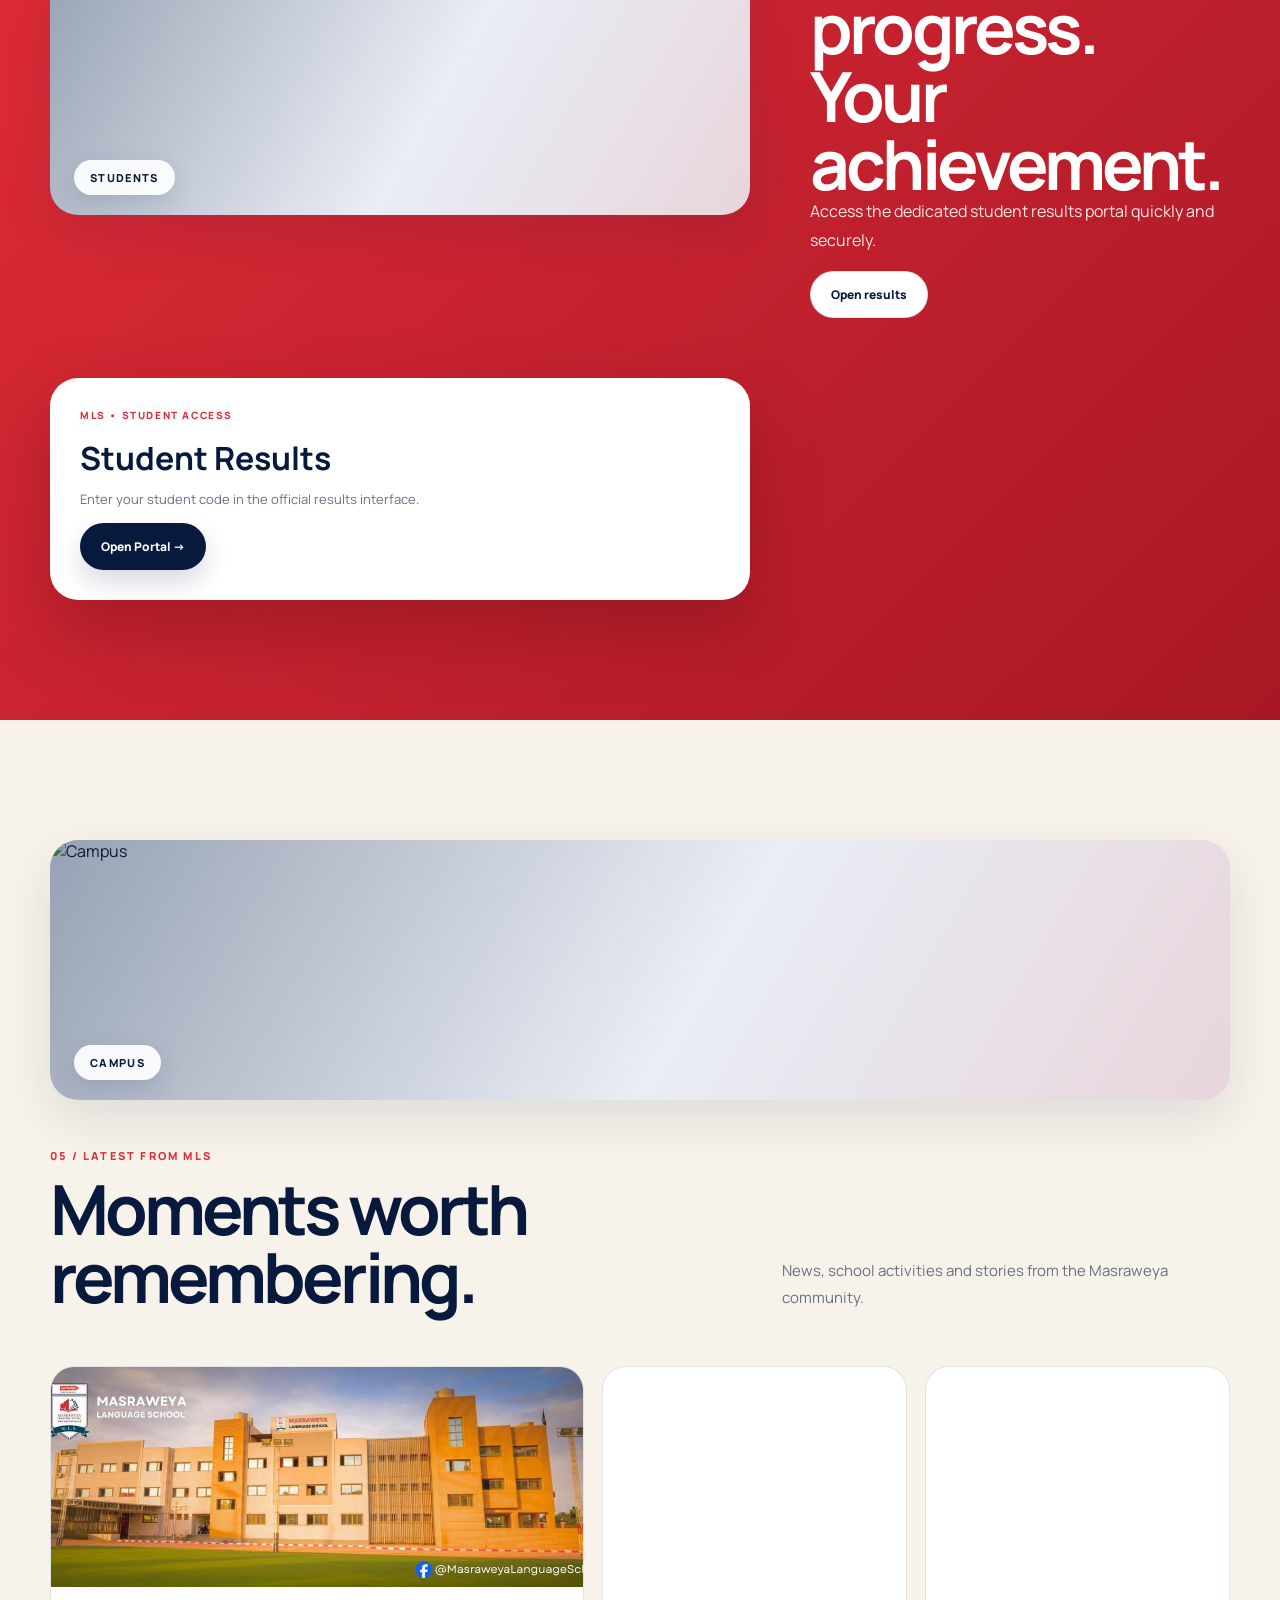
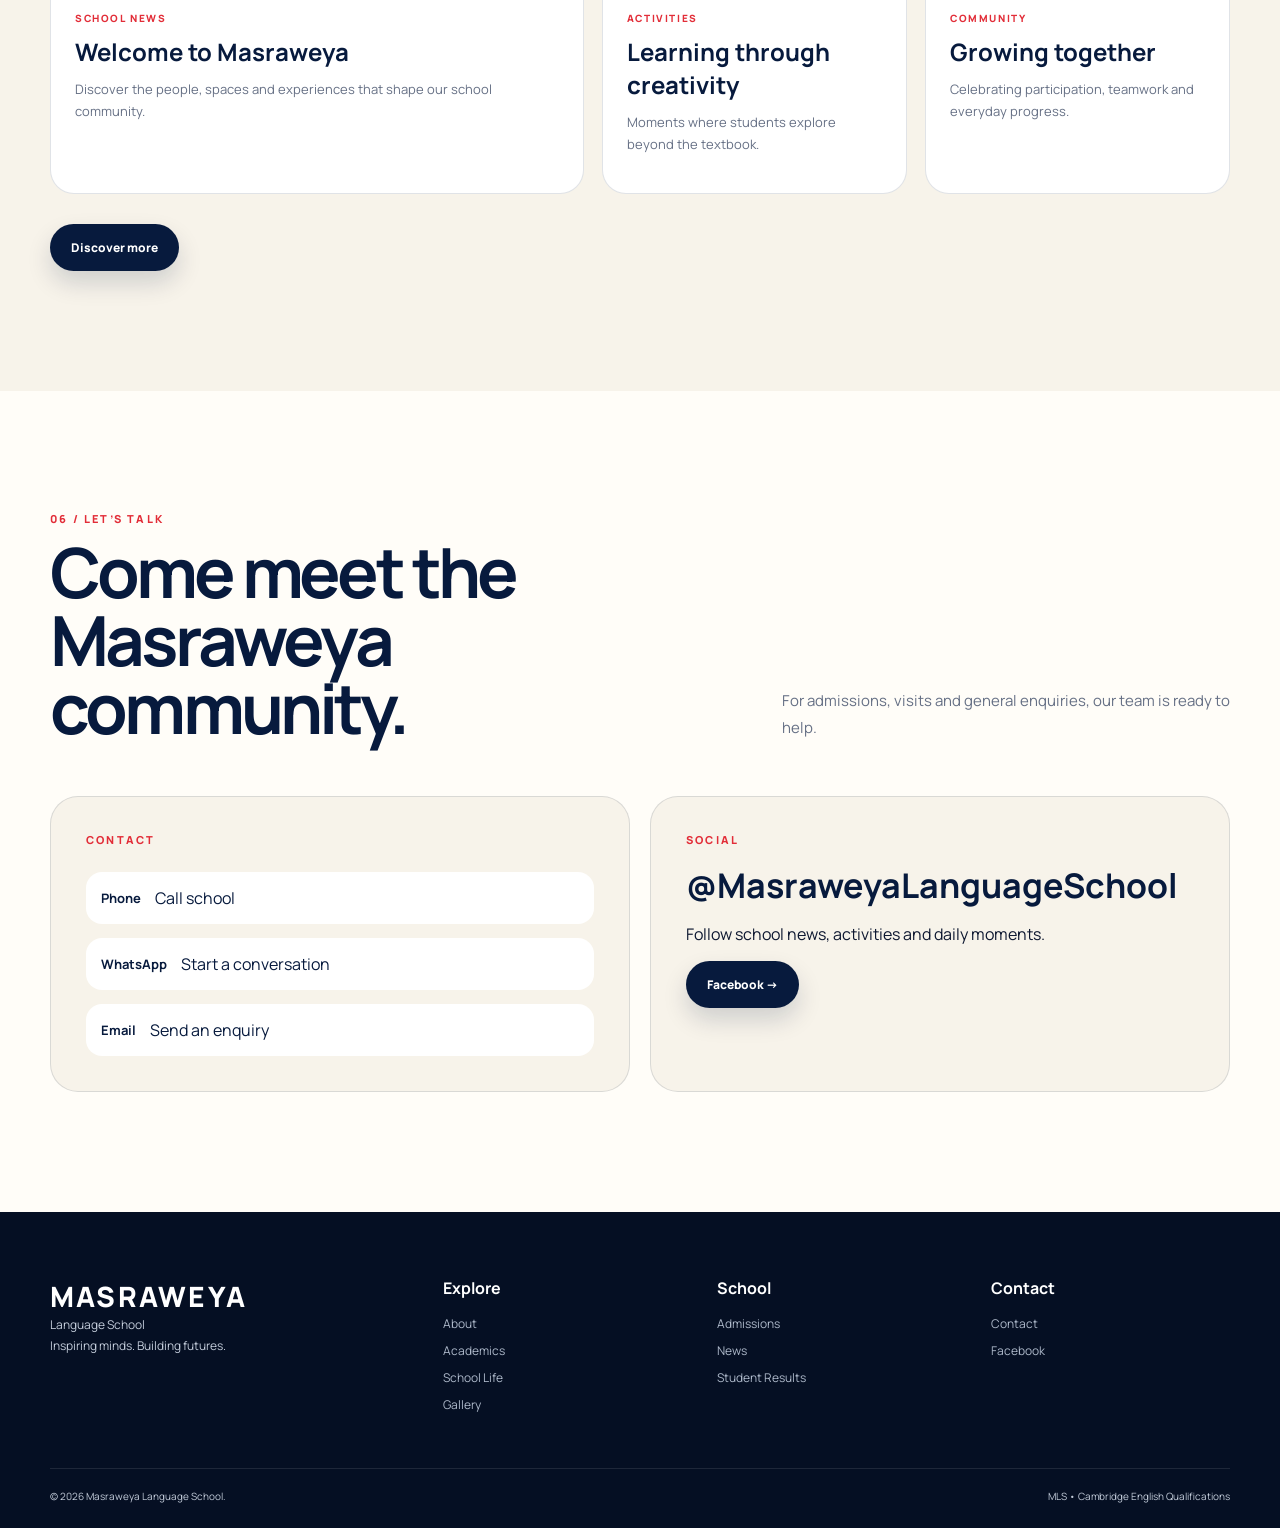
==== commit 87ead154: "Add files via upload" ====
--- a/index.html
+++ b/index.html
@@ -1,5 +1,5 @@
 <!DOCTYPE html>
-<html lang="en"><head><meta charset="utf-8"/><meta content="width=device-width,initial-scale=1" name="viewport"/><meta content="Masraweya Language School" name="description"/><title>Masraweya Language School</title><link href="styles.css" rel="stylesheet"/><script src="supabase-config.js"></script><script src="cms-defaults.js"></script><script src="cms-public.js"></script></head><body><div class="cursor-glow"></div><div class="topline"><div class="container"><span>MASRAWEYA LANGUAGE SCHOOL</span><span>CAMBRIDGE ENGLISH QUALIFICATIONS</span></div></div><header class="site-header creative-header"><div class="container nav-wrap"><a class="brand" href="index.html"><img alt="Masraweya logo" data-cms-image="site.logo" src="assets/masraweya-mark.jpg"/><div><strong>MASRAWEYA</strong><span>LANGUAGE SCHOOL</span></div></a><nav class="site-nav" id="siteNav"><a data-i18n="nav.about" href="#about">About</a><a data-i18n="nav.academics" href="#academics">Academics</a><a data-i18n="nav.life" href="#life">School Life</a><a data-i18n="nav.admissions" href="admissions.html">Admissions</a><a data-i18n="nav.gallery" href="gallery.html">Gallery</a><a data-i18n="nav.news" href="news.html">News</a><a data-i18n="nav.contact" href="contact.html">Contact</a><a class="nav-results" data-i18n="nav.results" data-results-link="" href="results.html">Student Results</a><button class="lang-btn" data-lang-switch="" data-lang-toggle="" type="button">العربية</button></nav><button aria-label="menu" class="menu-toggle">☰</button></div></header>
+<html lang="en"><head><meta charset="utf-8"/><meta content="width=device-width,initial-scale=1" name="viewport"/><meta content="Masraweya Language School" name="description"/><title>Masraweya Language School</title><link href="styles.css" rel="stylesheet"/><script src="supabase-config.js"></script><script src="cms-defaults.js"></script><script src="cms-public.js?v=14"></script></head><body><div class="cursor-glow"></div><div class="topline"><div class="container"><span>MASRAWEYA LANGUAGE SCHOOL</span><span>CAMBRIDGE ENGLISH QUALIFICATIONS</span></div></div><header class="site-header creative-header"><div class="container nav-wrap"><a class="brand" href="index.html"><img alt="Masraweya logo" data-cms-image="site.logo" src="assets/masraweya-mark.jpg"/><div><strong>MASRAWEYA</strong><span>LANGUAGE SCHOOL</span></div></a><nav class="site-nav" id="siteNav"><a data-i18n="nav.about" href="#about">About</a><a data-i18n="nav.academics" href="#academics">Academics</a><a data-i18n="nav.life" href="#life">School Life</a><a data-i18n="nav.admissions" href="admissions.html">Admissions</a><a data-i18n="nav.gallery" href="gallery.html">Gallery</a><a data-i18n="nav.news" href="news.html">News</a><a data-i18n="nav.contact" href="contact.html">Contact</a><a class="nav-results" data-i18n="nav.results" data-results-link="" href="results.html">Student Results</a><button class="lang-btn" data-lang-switch="" data-lang-toggle="" type="button">العربية</button></nav><button aria-label="menu" class="menu-toggle">☰</button></div></header>
 <main><section aria-label="Masraweya Language School introduction" class="hero hero-v2">
 <div class="hero-bg-shape shape-one"></div>
 <div class="hero-bg-shape shape-two"></div>
@@ -37,4 +37,4 @@
 <section class="section results-banner"><div class="container"><div class="section-visual reveal"><img alt="Students" data-cms-image="home.resultsImage" loading="lazy" src="https://images.pexels.com/photos/12506795/pexels-photo-12506795.jpeg?auto=compress&amp;cs=tinysrgb&amp;w=1400"/><span>Students</span></div><div class="reveal"><div class="kicker" data-i18n="home.resultK">04 / STUDENT PORTAL</div><h2 data-i18n="home.resultT">Your progress.<br/>Your achievement.</h2><p data-cms="home.resultsText" data-i18n="home.resultP">Access the dedicated student results portal quickly and securely.</p><a class="btn btn-ghost" data-i18n="ui.results" data-results-link="" href="results.html">Open results</a></div><div class="portal-card reveal delay-1"><div class="mini">MLS • STUDENT ACCESS</div><h3 data-cms="home.resultsCardTitle">Student Results</h3><p data-cms="home.resultsCardText">Enter your student code in the official results interface.</p><a class="btn btn-primary" data-results-link="" href="results.html">Open Portal →</a></div></div></section>
 <section class="section cream"><div class="container"><div class="section-visual reveal"><img alt="Campus" data-cms-image="home.newsImage" loading="lazy" src="https://images.pexels.com/photos/8926835/pexels-photo-8926835.jpeg?auto=compress&amp;cs=tinysrgb&amp;w=1400"/><span>Campus</span></div><div class="section-head reveal"><div><div class="kicker" data-i18n="home.newsK">05 / LATEST FROM MLS</div><h2 data-i18n="home.newsT">Moments worth remembering.</h2></div><p data-cms="home.newsText">News, school activities and stories from the Masraweya community.</p></div><div class="news-grid"><article class="news-card feature reveal"><div class="visual" data-cms-bg="home.newsFeatureImage"></div><div class="body"><div class="date">School News</div><h3 data-cms="home.newsCard1Title">Welcome to Masraweya</h3><p data-cms="home.newsCard1Text">Discover the people, spaces and experiences that shape our school community.</p></div></article><article class="news-card reveal delay-1"><div class="visual" data-cms-bg="home.newsCard2Image"></div><div class="body"><div class="date">Activities</div><h3 data-cms="home.newsCard2Title">Learning through creativity</h3><p data-cms="home.newsCard2Text">Moments where students explore beyond the textbook.</p></div></article><article class="news-card reveal delay-2"><div class="visual" data-cms-bg="home.newsCard3Image"></div><div class="body"><div class="date">Community</div><h3 data-cms="home.newsCard3Title">Growing together</h3><p data-cms="home.newsCard3Text">Celebrating participation, teamwork and everyday progress.</p></div></article></div><div class="hero-actions"><a class="btn btn-primary" data-i18n="ui.more" href="news.html">Discover more</a></div></div></section>
 <section class="section"><div class="container"><div class="section-head reveal"><div><div class="kicker" data-i18n="home.contactK">06 / LET’S TALK</div><h2 data-cms="home.contactTitle" data-i18n="home.contactT">Come meet the<br/>Masraweya community.</h2></div><p data-cms="home.contactText" data-i18n="home.contactP">For admissions, visits and general enquiries, our team is ready to help.</p></div><div class="contact-grid"><div class="contact-panel reveal"><div class="kicker">CONTACT</div><div class="contact-list"><a class="contact-link" data-contact-phone="" href="#"><b>Phone</b><span>Call school</span></a><a class="contact-link" data-contact-whatsapp="" href="#"><b>WhatsApp</b><span>Start a conversation</span></a><a class="contact-link" data-contact-email="" href="#"><b>Email</b><span>Send an enquiry</span></a></div></div><div class="contact-panel reveal delay-1"><div class="kicker">SOCIAL</div><h3 style="font-size:34px;color:var(--navy);margin:15px 0">@MasraweyaLanguageSchool</h3><p>Follow school news, activities and daily moments.</p><a class="btn btn-primary" href="https://www.facebook.com/MasraweyaLanguageSchool" target="_blank">Facebook →</a></div></div></div></section></main>
-<footer class="footer"><div class="container footer-grid"><div><div class="footer-brand">MASRAWEYA</div><p>Language School<br/>Inspiring minds. Building futures.</p></div><div><h4>Explore</h4><a href="about.html">About</a><a href="academics.html">Academics</a><a href="activities.html">School Life</a><a href="gallery.html">Gallery</a></div><div><h4>School</h4><a href="admissions.html">Admissions</a><a href="news.html">News</a><a data-results-link="" href="results.html">Student Results</a></div><div><h4>Contact</h4><a href="contact.html">Contact</a><a href="https://www.facebook.com/MasraweyaLanguageSchool" target="_blank">Facebook</a><a href="admin.html">Admin</a></div></div><div class="container footer-bottom"><span>© <span class="year">2026</span> Masraweya Language School.</span><span>MLS • Cambridge English Qualifications</span></div></footer><script src="config.js"></script><script src="script.js"></script></body></html>
+<footer class="footer"><div class="container footer-grid"><div><div class="footer-brand">MASRAWEYA</div><p>Language School<br/>Inspiring minds. Building futures.</p></div><div><h4>Explore</h4><a href="about.html">About</a><a href="academics.html">Academics</a><a href="activities.html">School Life</a><a href="gallery.html">Gallery</a></div><div><h4>School</h4><a href="admissions.html">Admissions</a><a href="news.html">News</a><a data-results-link="" href="results.html">Student Results</a></div><div><h4>Contact</h4><a href="contact.html">Contact</a><a href="https://www.facebook.com/MasraweyaLanguageSchool" target="_blank">Facebook</a></div></div><div class="container footer-bottom"><span>© <span class="year">2026</span> Masraweya Language School.</span><span>MLS • Cambridge English Qualifications</span></div></footer><script src="config.js"></script><script src="script.js"></script></body></html>
